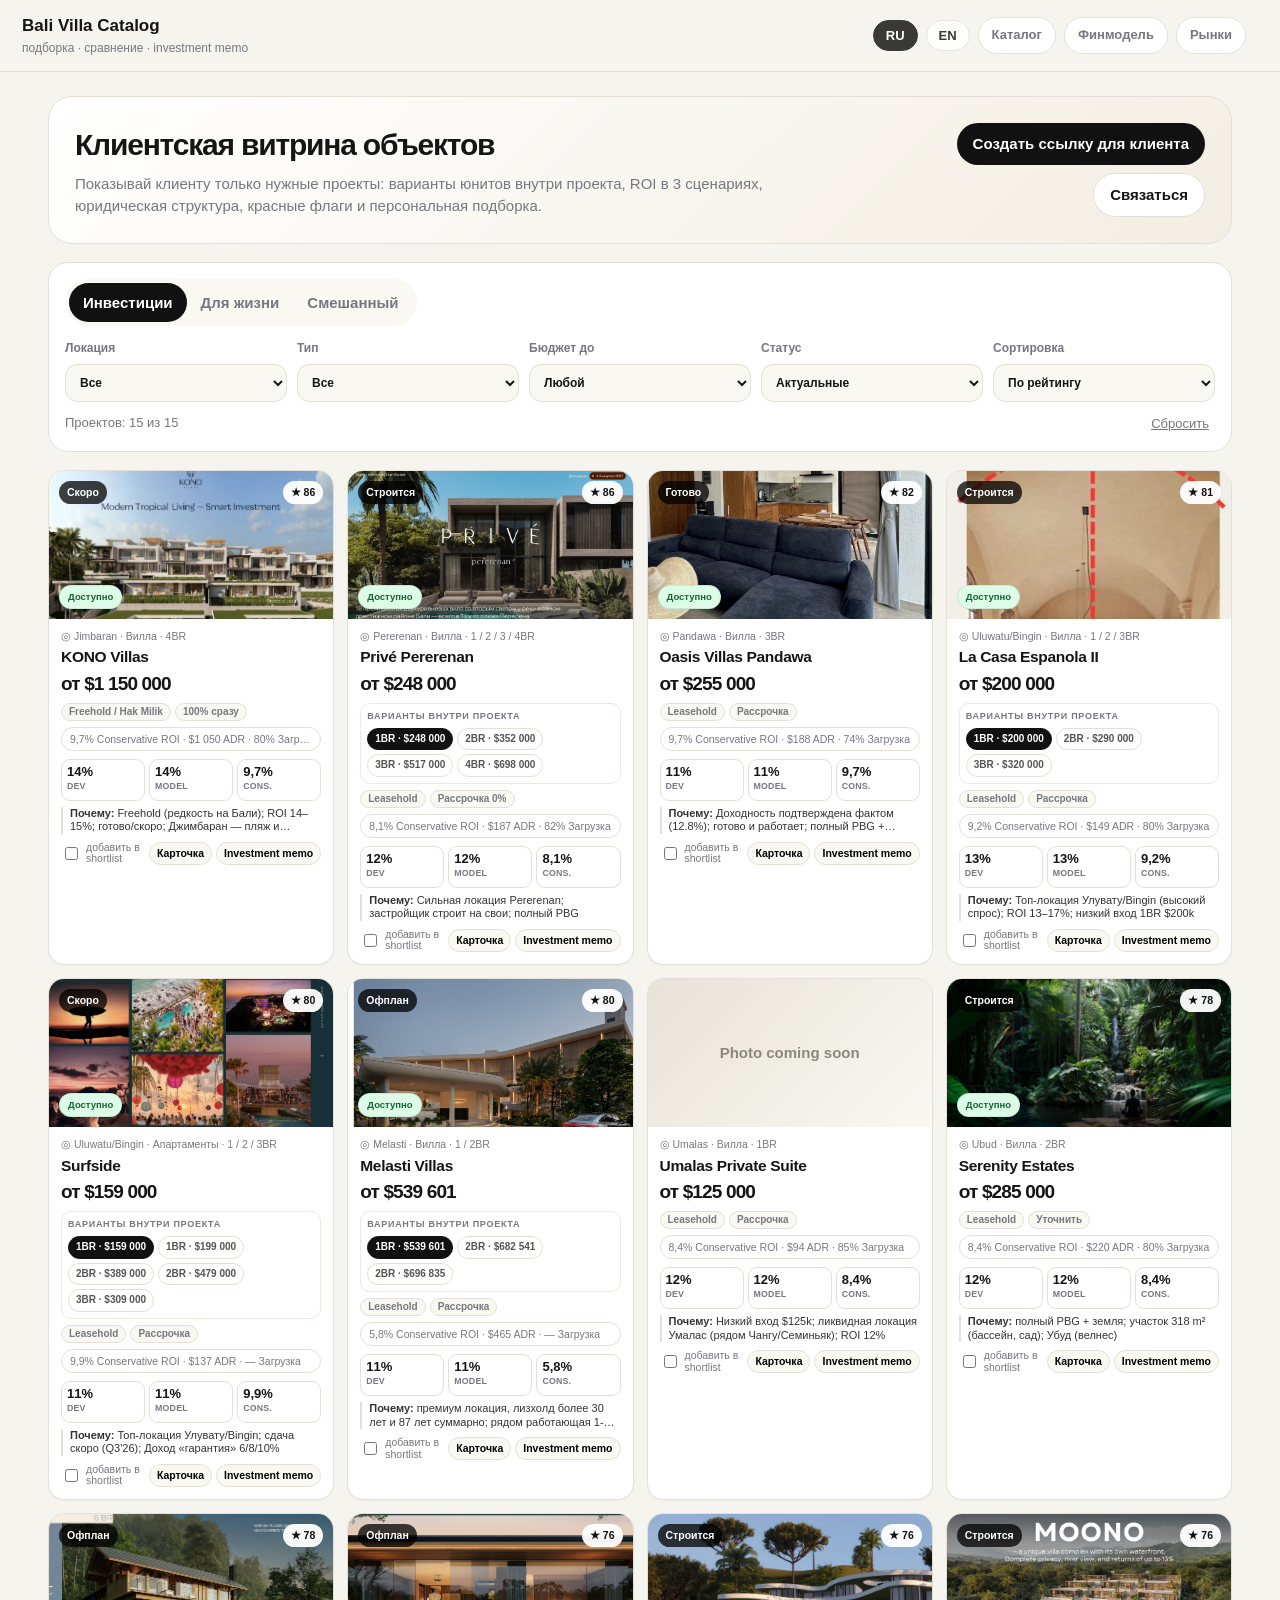
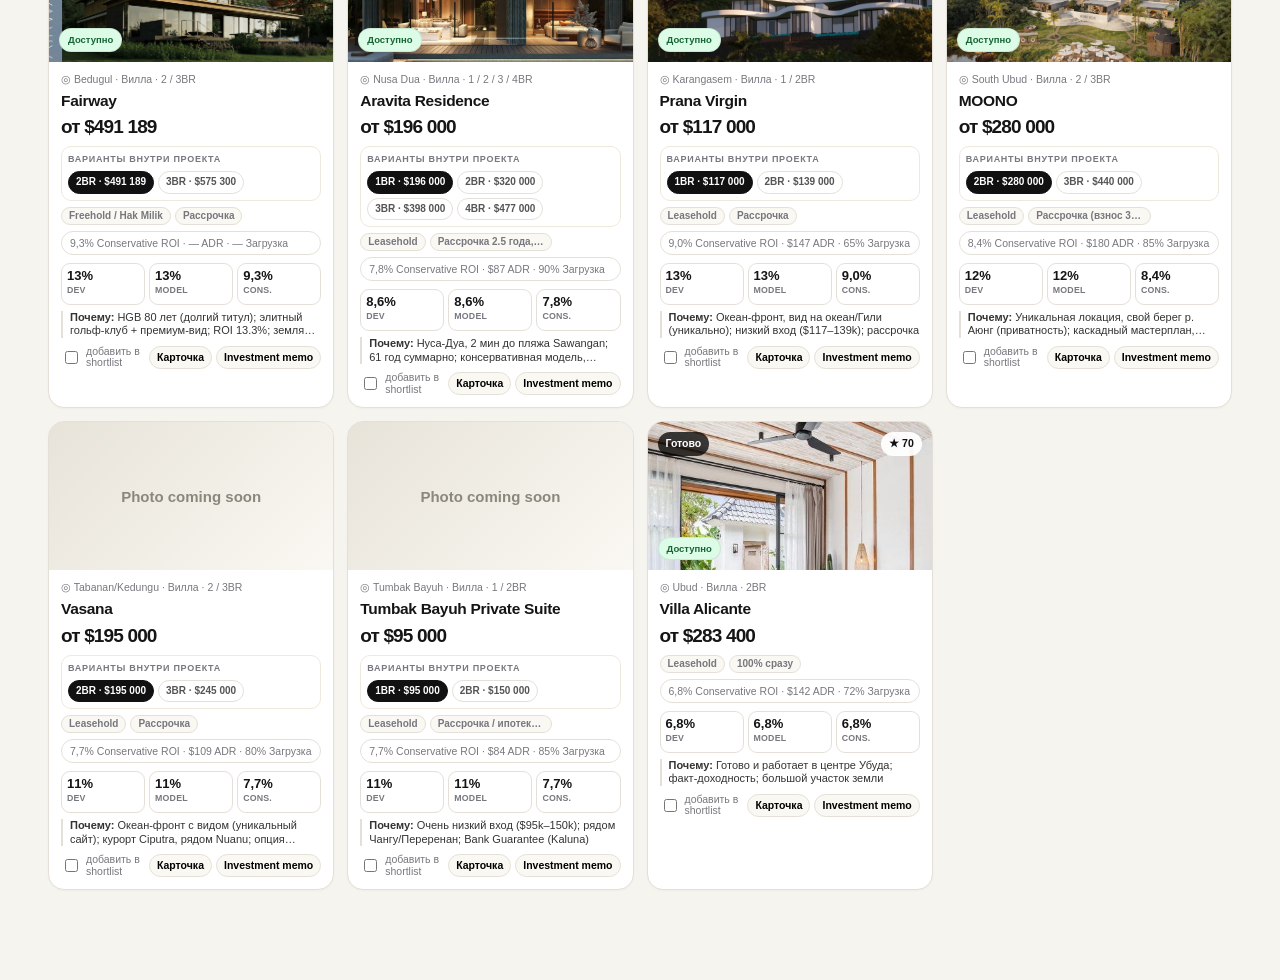
==== index.html @ b4df1383 "Fix property gallery lightbox" ====
<!DOCTYPE html>
<html lang="ru">
<head>
  <meta charset="UTF-8" />
  <meta name="viewport" content="width=device-width, initial-scale=1.0" />
  <title>Bali Villa Catalog — Client Shortlist</title>
  <link rel="stylesheet" href="assets/css/styles.css?v=12" />
</head>
<body>
  <header class="topbar">
    <div class="brand" onclick="location.href='index.html'">
      <b>Bali Villa Catalog</b>
      <span data-i18n="shortlist">shortlist · compare · investment memo</span>
    </div>
    <nav class="nav">
      <button class="navLangBtn" data-lang="ru" onclick="setLang('ru')" type="button">RU</button>
      <button class="navLangBtn" data-lang="en" onclick="setLang('en')" type="button">EN</button>
      <a href="index.html" data-i18n="catalog">Каталог</a>
      <a href="calculator.html" data-i18n="finance">Финмодель</a>
      <a href="markets.html" data-i18n="markets">Рынки</a>
    </nav>
  </header>

  <main class="wrap">
    <section class="hero no-print">
      <div>
        <h1 data-i18n="heroTitle">Клиентская витрина объектов</h1>
        <p data-i18n="heroText">Показывай клиенту только нужные проекты: варианты юнитов внутри проекта, ROI в 3 сценариях, юридическая структура, красные флаги и персональная подборка.</p>
      </div>
      <div class="heroActions">
        <button id="createShortlistBtn" class="primary" data-i18n="createLink">Создать ссылку для клиента</button>
        <a id="contactBtn" class="ghost" target="_blank" rel="noreferrer" data-i18n="contact">Связаться</a>
      </div>
    </section>

    <section id="shortlistPanel" class="shortlistPanel hidden no-print"></section>

    <section class="filters no-print">
      <div class="modeSwitch" aria-label="Client mode">
        <button data-mode="investment" class="on" data-i18n="investment">Инвестиции</button>
        <button data-mode="lifestyle" data-i18n="lifestyle">Для жизни</button>
        <button data-mode="mixed" data-i18n="mixed">Смешанный</button>
      </div>

      <div class="filterGrid">
        <label><span data-i18n="location">Локация</span>
          <select id="locationFilter"><option value="" data-i18n="all">Все</option></select>
        </label>
        <label><span data-i18n="type">Тип</span>
          <select id="typeFilter"><option value="" data-i18n="all">Все</option></select>
        </label>
        <label><span data-i18n="budgetTo">Бюджет до</span>
          <select id="budgetFilter">
            <option value="" data-i18n="any">Любой</option>
            <option value="200000">$200k</option>
            <option value="350000">$350k</option>
            <option value="500000">$500k</option>
            <option value="750000">$750k</option>
          </select>
        </label>
        <label><span data-i18n="status">Статус</span>
          <select id="statusFilter">
            <option value="active" data-i18n="active">Актуальные</option>
            <option value="Available" data-i18n="statusAvailable">Доступно</option>
            <option value="Reserved" data-i18n="statusReserved">В брони</option>
            <option value="archive" data-i18n="archived">Архив / Sold / Draft</option>
            <option value="all" data-i18n="allStatuses">Все статусы</option>
          </select>
        </label>
        <label><span data-i18n="sort">Сортировка</span>
          <select id="sortSelect">
            <option value="score" data-i18n="byScore">По рейтингу</option>
            <option value="priceAsc" data-i18n="priceUp">Цена ↑</option>
            <option value="roiDesc" data-i18n="roiDown">Conservative ROI ↓</option>
            <option value="legalDesc" data-i18n="legalDown">Legal score ↓</option>
          </select>
        </label>
      </div>
      <div class="metaLine"><span id="resultCount"></span><button id="resetBtn" class="linkBtn" data-i18n="reset">Сбросить</button></div>
    </section>

    <section id="app"></section>
  </main>

  <div id="compareBar" class="compareBar hidden no-print">
    <span id="compareCount"></span>
    <button id="compareBtn" data-i18n="compare">Сравнить</button>
    <button id="clearCompareBtn" class="mutedBtn" data-i18n="clear">Очистить</button>
  </div>

  <script src="assets/js/i18n.js?v=12"></script>
  <script src="assets/js/config.js?v=12"></script>
  <script src="assets/js/data.js?v=12"></script>
  <script src="assets/js/scoring.js?v=12"></script>
  <script src="assets/js/app.js?v=12"></script>
</body>
</html>
---- assets/css/styles.css ----
:root{
  --bg:#f5f4ef; --card:#ffffff; --ink:#151515; --muted:#77777f; --line:#e4e0d7;
  --accent:#111111; --accentText:#ffffff; --good:#4d8f34; --warn:#bd7b1d; --bad:#bd3f3f;
  --soft:#faf8f2; --shadow:0 12px 35px rgba(0,0,0,.07); --r:18px;
}
*{box-sizing:border-box}
html,body{margin:0;background:var(--bg);color:var(--ink);font:15px/1.45 -apple-system,BlinkMacSystemFont,"Segoe UI",Inter,Roboto,Arial,sans-serif}
a{color:inherit;text-decoration:none}
button,input,select{font:inherit}
.topbar{position:sticky;top:0;z-index:20;background:rgba(245,244,239,.86);backdrop-filter:blur(16px);border-bottom:1px solid var(--line);padding:14px 22px;display:grid;grid-template-columns:1fr auto auto;align-items:center;gap:12px}
.brand{display:flex;flex-direction:column;gap:1px;cursor:pointer}.brand b{font-size:17px}.brand span{font-size:12px;color:var(--muted)}
.nav{display:flex;gap:8px;flex-wrap:wrap;justify-content:flex-end}.nav a{padding:8px 13px;border:1px solid var(--line);border-radius:999px;background:var(--card);font-weight:650;font-size:13px;color:var(--muted)}.nav a:hover{color:var(--ink);box-shadow:var(--shadow)}.langSwitch{display:flex;gap:4px;background:var(--card);border:1px solid var(--line);border-radius:999px;padding:4px;white-space:nowrap}.langBtn{border:0;background:transparent;border-radius:999px;padding:7px 10px;font-weight:850;font-size:12px;color:var(--muted);cursor:pointer}.langBtn.on,.langBtn.active{background:var(--accent);color:var(--accentText)}
.wrap{max-width:1220px;margin:0 auto;padding:24px 18px 90px}.hero{display:flex;justify-content:space-between;align-items:center;gap:18px;margin-bottom:18px;background:linear-gradient(135deg,#fff,#f3eee3);border:1px solid var(--line);border-radius:24px;padding:26px}.hero h1{margin:0 0 6px;font-size:30px;letter-spacing:-.04em}.hero p{margin:0;color:var(--muted);max-width:760px}.heroActions{display:flex;gap:8px;flex-wrap:wrap;justify-content:flex-end}
.primary,.ghost,.mutedBtn{border:0;border-radius:999px;padding:10px 16px;font-weight:750;cursor:pointer;white-space:nowrap}.primary{background:var(--accent);color:var(--accentText)}.ghost{background:var(--card);border:1px solid var(--line);color:var(--ink)}.mutedBtn{background:rgba(255,255,255,.12);color:#ddd}.linkBtn{background:none;border:0;text-decoration:underline;color:var(--muted);cursor:pointer}
.filters{background:var(--card);border:1px solid var(--line);border-radius:20px;padding:16px;margin-bottom:18px}.modeSwitch{display:inline-flex;background:var(--soft);border-radius:999px;padding:4px;margin-bottom:14px}.modeSwitch button{border:0;background:transparent;padding:9px 14px;border-radius:999px;font-weight:750;color:var(--muted);cursor:pointer}.modeSwitch button.on{background:var(--accent);color:var(--accentText)}
.filterGrid{display:grid;grid-template-columns:repeat(5,minmax(145px,1fr));gap:10px}.filterGrid label,.formGrid label{display:flex;flex-direction:column;gap:6px;color:var(--muted);font-size:12px;font-weight:700}.filterGrid select,.formGrid input{border:1px solid var(--line);border-radius:12px;background:var(--soft);padding:10px;color:var(--ink);font-weight:650}.metaLine{display:flex;justify-content:space-between;margin-top:12px;color:var(--muted);font-size:13px}
.grid{display:grid;grid-template-columns:repeat(auto-fill,minmax(305px,1fr));gap:16px}.card{background:var(--card);border:1px solid var(--line);border-radius:var(--r);overflow:hidden;box-shadow:0 1px 2px rgba(0,0,0,.03);display:flex;flex-direction:column}.card:hover{box-shadow:var(--shadow);transform:translateY(-1px);transition:.15s}.media{height:190px;background:linear-gradient(135deg,#dedad0,#f9f7f2);position:relative;cursor:pointer}.media img{width:100%;height:100%;object-fit:cover;display:block}.badge{position:absolute;top:10px;left:10px;background:rgba(0,0,0,.75);color:#fff;padding:5px 10px;border-radius:999px;font-size:12px;font-weight:800}.badge.right{left:auto;right:10px;background:rgba(255,255,255,.95);color:#111}.cardBody{padding:15px;display:flex;flex-direction:column;gap:9px;flex:1}.loc{font-size:12px;color:var(--muted)}.title{font-size:17px;font-weight:800;line-height:1.22;letter-spacing:-.02em;cursor:pointer}.price{font-size:24px;font-weight:900;letter-spacing:-.04em}.chips{display:flex;flex-wrap:wrap;gap:6px}.chip{font-size:12px;border:1px solid var(--line);background:var(--soft);color:var(--muted);font-weight:750;border-radius:999px;padding:5px 9px}.roiRow{display:grid;grid-template-columns:repeat(3,1fr);gap:6px}.roiBox{background:var(--soft);border:1px solid var(--line);border-radius:12px;padding:8px}.roiBox b{display:block;font-size:15px}.roiBox span{font-size:11px;color:var(--muted);font-weight:700}.why,.redFlags,.legalNote{border-left:3px solid var(--line);padding-left:10px;font-size:13px;color:#333}.redFlags{border-left-color:var(--warn)}.legalNote{border-left-color:var(--good)}.actions{display:flex;gap:8px;flex-wrap:wrap;margin-top:auto}.smallBtn{border:1px solid var(--line);background:var(--soft);border-radius:999px;padding:8px 11px;font-weight:750;font-size:13px;cursor:pointer}.checkLine{display:flex;gap:8px;align-items:center;color:var(--muted);font-size:13px}.checkLine input{accent-color:#111}
.compareBar{position:fixed;left:50%;bottom:18px;transform:translateX(-50%);background:#111;color:#fff;border-radius:999px;box-shadow:var(--shadow);padding:10px 10px 10px 18px;display:flex;align-items:center;gap:12px;z-index:40}.hidden{display:none!important}.shortlistPanel{background:#111;color:#fff;border-radius:20px;padding:14px 16px;margin-bottom:16px}.shortlistPanel input{width:100%;margin-top:8px;border:1px solid rgba(255,255,255,.2);border-radius:12px;background:#222;color:#fff;padding:11px}
.panel{background:var(--card);border:1px solid var(--line);border-radius:22px;padding:20px;box-shadow:0 1px 2px rgba(0,0,0,.03)}.detail{max-width:940px;margin:0 auto}.detailHero{display:grid;grid-template-columns:1.2fr .8fr;gap:18px;margin-bottom:16px}.galleryHero{height:420px;border-radius:20px;overflow:hidden;background:var(--soft)}.galleryHero img{width:100%;height:100%;object-fit:cover}.detailHead h1{font-size:34px;letter-spacing:-.04em;margin:0 0 8px}.detailPrice{font-size:34px;font-weight:900;letter-spacing:-.05em}.sectionTitle{font-size:12px;letter-spacing:.08em;text-transform:uppercase;color:var(--muted);font-weight:900;margin:24px 0 10px}.factGrid,.kpiGrid{display:grid;grid-template-columns:repeat(auto-fill,minmax(150px,1fr));gap:10px}.fact,.kpi{background:var(--soft);border:1px solid var(--line);border-radius:14px;padding:11px}.fact b,.kpi b{display:block;font-size:18px}.fact span,.kpi span{font-size:11px;color:var(--muted);font-weight:800}.twoCols{display:grid;grid-template-columns:1fr 1fr;gap:12px}.textBox{background:var(--soft);border:1px solid var(--line);border-radius:14px;padding:14px}.textBox.warn{background:#fff7e8}.textBox.good{background:#f1faed}.tableBox{overflow-x:auto}table{width:100%;border-collapse:collapse;background:var(--card)}th,td{padding:10px;border-bottom:1px solid var(--line);text-align:left;vertical-align:top}th{font-size:12px;text-transform:uppercase;letter-spacing:.05em;color:var(--muted)}td.best{color:var(--good);font-weight:900}.modelLayout{display:grid;grid-template-columns:420px 1fr;gap:16px}.formGrid{display:grid;grid-template-columns:1fr 1fr;gap:10px}.inputPanel{position:sticky;top:86px;align-self:start}.note{font-size:12px;color:var(--muted)}
.memo{max-width:860px;margin:0 auto;background:#fff}.memoHeader{border-bottom:3px solid #111;padding-bottom:18px;margin-bottom:18px;display:flex;justify-content:space-between;gap:18px}.memoHeader h1{margin:0;font-size:28px}.memoPrice{text-align:right;font-size:30px;font-weight:900}.memoFooter{border-top:1px solid var(--line);padding-top:12px;margin-top:20px;color:var(--muted);font-size:11px}
@media(max-width:820px){.hero,.detailHero,.modelLayout{grid-template-columns:1fr;display:grid}.filterGrid{grid-template-columns:1fr 1fr}.formGrid{grid-template-columns:1fr}.topbar{grid-template-columns:1fr;align-items:flex-start}.nav{justify-content:flex-start}.galleryHero{height:260px}.twoCols{grid-template-columns:1fr}.inputPanel{position:static}.hero h1{font-size:24px}}
@media print{.no-print,.topbar,.compareBar,.filters,.heroActions{display:none!important}.wrap{padding:0;max-width:none}.panel,.card,.memo{border:0;box-shadow:none}.hero{border:0;background:#fff;padding:0;margin-bottom:12px}.detailHero{grid-template-columns:1fr 1fr}.galleryHero{height:240px}body{background:#fff;color:#111}.sectionTitle{break-after:avoid}.textBox,.fact,.kpi{break-inside:avoid}}

.statusBadge{position:absolute;bottom:10px;left:10px;background:rgba(255,255,255,.92);color:#111;padding:5px 10px;border-radius:999px;font-size:11px;font-weight:900;border:1px solid rgba(0,0,0,.08)}
.statusBadge.Sold,.statusBadge.Archive,.statusBadge.Draft{background:#fee2e2;color:#991b1b}.statusBadge.Reserved{background:#fef3c7;color:#92400e}.statusBadge.Available{background:#dcfce7;color:#166534}
.chartGrid{display:grid;grid-template-columns:1fr 1fr;gap:12px;margin:14px 0}.chartCard{background:var(--soft);border:1px solid var(--line);border-radius:16px;padding:14px}.chartCard h3{margin:0 0 10px;font-size:14px}.barRow{display:grid;grid-template-columns:120px 1fr 86px;gap:10px;align-items:center;margin:9px 0}.barTrack{height:24px;background:#eee7dc;border-radius:999px;overflow:hidden}.barFill{height:100%;background:#111;border-radius:999px}.barFill.soft{background:#8b7b60}.barFill.good{background:var(--good)}.barFill.warn{background:var(--warn)}.svgChart{width:100%;height:260px;background:#fff;border:1px solid var(--line);border-radius:14px;overflow:hidden}.legend{display:flex;gap:10px;flex-wrap:wrap;font-size:12px;color:var(--muted);margin-top:8px}.dot{width:10px;height:10px;border-radius:50%;display:inline-block;background:#111}.dot.good{background:var(--good)}.dot.warn{background:var(--warn)}.dot.soft{background:#8b7b60}.heat-good{background:#e7f7df}.heat-mid{background:#fff3ce}.heat-low{background:#fee2e2}.expenseStack{height:28px;border-radius:999px;overflow:hidden;display:flex;background:#eee;margin:10px 0}.expenseStack span{display:block;height:100%}.insightBox{background:#111;color:#fff;border-radius:18px;padding:16px;margin:14px 0}.insightBox b{display:block;font-size:18px;margin-bottom:4px}.uploadBox{background:#eef6ff;border:1px solid #bfdbfe;border-radius:16px;padding:14px;margin:14px 0;color:#1e3a8a}.uploadBox code{background:rgba(255,255,255,.6);padding:2px 5px;border-radius:6px}
@media(max-width:900px){.chartGrid{grid-template-columns:1fr}.filterGrid{grid-template-columns:1fr 1fr}}

/* Finance v3 — investment forecast layout */
.financeWrap{max-width:1180px}.financeHero{background:#fff;border-color:#e8e5dd}.quickModelPanel{margin-bottom:18px}.quickModelHead{display:flex;justify-content:space-between;gap:18px;align-items:end;margin-bottom:14px}.quickModelHead h2{margin:4px 0 0;font-size:20px;letter-spacing:-.02em}.eyebrow,.forecastTitle{font-size:12px;letter-spacing:.09em;text-transform:uppercase;color:#78746a;font-weight:850}.objectSelectLabel{min-width:360px;display:flex;flex-direction:column;gap:6px;color:var(--muted);font-size:12px;font-weight:800}.objectSelectLabel select{border:1px solid var(--line);border-radius:14px;background:var(--soft);padding:10px;color:var(--ink);font-weight:650}.financeInputs{grid-template-columns:repeat(6,1fr)}
.forecastShell{display:flex;flex-direction:column;gap:20px}.paymentCards{display:grid;grid-template-columns:repeat(3,1fr);gap:14px}.payOption{background:#f7f6f2;border:1px solid transparent;border-radius:18px;padding:16px;min-height:198px}.payOption.active{background:#f8f8f5;border:2px solid #111}.payTop{display:flex;justify-content:space-between;align-items:center;gap:10px}.payTop h3{margin:0;font-size:15px}.payTop span{background:#ecebe6;border-radius:999px;padding:4px 9px;font-weight:800;color:#333}.payPrice{font-size:24px;font-weight:950;letter-spacing:-.04em;margin:12px 0}.payPrice em{font-size:14px;color:#8b877d;text-decoration:line-through;font-style:normal;font-weight:650;margin-left:5px}.payStripe{height:10px;border-radius:999px;display:flex;overflow:hidden;background:#eee;margin:8px 0 12px}.payStripe i{display:block}.payLegend{display:grid;gap:6px}.payLegend div{display:grid;grid-template-columns:10px 44px 1fr;gap:8px;align-items:center;color:#7d786e;font-size:12px}.payLegend i{width:9px;height:9px;border-radius:50%;display:block}.payLegend b{color:#333}.forecastGrid{display:grid;grid-template-columns:1.65fr 1fr;gap:20px}.forecastCard{background:#fff;border:1px solid #e6e4dd;border-radius:18px;padding:24px;box-shadow:0 2px 8px rgba(0,0,0,.04)}.forecastCard h2{margin:0 0 18px;font-size:18px;letter-spacing:-.02em}.cardHead{display:flex;justify-content:space-between;gap:14px;align-items:center;margin-bottom:14px}.cardHead h2{margin:0}.segMini{background:#efeee9;border-radius:12px;padding:4px;display:flex;gap:2px}.segMini button{border:0;background:transparent;border-radius:10px;padding:6px 10px;color:#777;font-weight:800}.segMini button.on{background:#fff;color:#111;box-shadow:0 1px 4px rgba(0,0,0,.1)}.forecastTable th{background:#f2f1ed;color:#8a857a}.forecastTable td,.forecastTable th{padding:10px 16px;border-bottom:1px solid #eee;text-align:right}.forecastTable td:first-child,.forecastTable th:first-child{text-align:left}.forecastTable .section td{background:#f6f5f1;color:#8a857a;text-transform:uppercase;font-size:12px;letter-spacing:.06em;font-weight:850;text-align:left}.forecastTable .neg td:not(:first-child){color:#dc2626}.forecastTable .bold td{font-weight:900}.forecastTable .total td{background:#080906;color:#fff;font-weight:950}.forecastTable .total td:last-child{color:#bef264}.donutWrap{display:grid;gap:16px;justify-items:center}.donut{width:210px;height:210px;border-radius:50%;display:grid;place-items:center;position:relative}.donut:after{content:'';position:absolute;inset:58px;background:#fff;border-radius:50%}.donut div{position:relative;z-index:1;text-align:center}.donut span{display:block;color:#8a857a;font-size:11px;font-weight:900;letter-spacing:.08em}.donut b{display:block;font-size:20px}.donutLegend{width:100%;display:grid;gap:8px}.donutLegend div{display:grid;grid-template-columns:12px 1fr auto;gap:9px;align-items:center;color:#777}.donutLegend i{width:10px;height:10px;border-radius:50%}.donutLegend b{color:#111}.capChart{height:275px;display:flex;align-items:end;justify-content:space-around;border-bottom:1px solid #ddd;background:repeating-linear-gradient(to top,transparent 0,transparent 49px,#e4e0d7 50px);padding:0 12px 22px}.capCol{height:100%;display:flex;flex-direction:column;justify-content:end;align-items:center;gap:8px;color:#777}.capBar{width:44px;border-radius:7px 7px 0 0;overflow:hidden;display:flex;flex-direction:column-reverse;background:#c8f35e}.capBar i{display:block;width:100%}.capBar .paid{background:#c8f35e}.capBar .cap{background:#65a30d}.capBar .rent{background:#4d7c0f}.dot.paid{background:#c8f35e}.dot.cap{background:#65a30d}.dot.rent{background:#4d7c0f}.returnsTop{display:flex;justify-content:space-between;gap:20px;margin:8px 0 18px}.returnsTop span,.returnStats span{display:block;font-size:11px;text-transform:uppercase;letter-spacing:.08em;color:#8a857a;font-weight:900}.returnsTop b{font-size:38px;color:#65a30d;letter-spacing:-.06em}.returnsTop div:last-child{text-align:right}.returnsTop div:last-child b{font-size:22px;color:#111}.returnStats{display:grid;grid-template-columns:repeat(3,1fr);background:#f8f7f3;border-radius:16px;overflow:hidden;margin:8px 0 30px}.returnStats div{padding:12px;border-right:1px solid #e8e5dd}.returnStats div:last-child{border-right:0}.returnStats b{display:block;font-size:16px}.basedOn{border-top:1px solid #eee;padding-top:16px;color:#777;font-size:12px}.paymentPlanCard{padding:0;overflow:hidden}.darkHead{background:#080906;color:#fff;padding:14px 16px;margin:0}.darkHead h2{color:#fff}.darkHead strong{font-size:18px}.planBar{margin:16px;height:28px;background:#f6c21a;border-radius:8px;overflow:hidden;display:flex}.planBar span{display:grid;place-items:center;color:#fff;font-weight:950}.planDetails{padding:0 16px 20px}.planDetails div{display:grid;grid-template-columns:12px 1fr auto;gap:8px;align-items:center}.planDetails i{width:10px;height:10px;border-radius:50%;background:#f6c21a}.planDetails span{color:#888}.planDetails b{font-size:20px}.lowerCharts{grid-template-columns:1fr 1fr}.wideCard{grid-column:1/-1}.scenarioBarRow{display:grid;grid-template-columns:105px 1fr 110px;gap:10px;align-items:center;margin:14px 0}.scenarioBarRow div{height:30px;background:#f1eee6;border-radius:999px;overflow:hidden}.scenarioBarRow span{display:block;height:100%;border-radius:999px;background:linear-gradient(90deg,#c8f35e,#65a30d)}.scenarioBarRow em{font-style:normal;font-weight:850}.svgChart.refined{height:275px;background:#fff;border:0;border-radius:0}.heat-good{background:#e7f7df}.heat-mid{background:#fff3ce}.heat-low{background:#fee2e2}
@media(max-width:980px){.financeInputs{grid-template-columns:1fr 1fr}.paymentCards,.forecastGrid,.lowerCharts{grid-template-columns:1fr}.wideCard{grid-column:auto}.quickModelHead{display:block}.objectSelectLabel{min-width:0;margin-top:12px}.forecastCard{padding:16px}.paymentCards{gap:10px}.returnsTop b{font-size:30px}}
@media print{.quickModelPanel{display:none}.forecastCard{break-inside:avoid}.paymentCards{grid-template-columns:repeat(3,1fr)}.forecastGrid{grid-template-columns:1.55fr 1fr}.lowerCharts{grid-template-columns:1fr 1fr}.wideCard{grid-column:1/-1}.forecastCard{box-shadow:none}.wrap.financeWrap{max-width:none}.topbar{display:none}.financeHero{display:none}}

/* Markets v4 */
.marketsWrap{max-width:1260px}.marketHero{background:linear-gradient(135deg,#fff,#f3efe6)}.marketVerdicts{display:grid;grid-template-columns:repeat(4,1fr);gap:12px;margin:0 0 18px}.verdict{background:#fff;border:1px solid var(--line);border-radius:18px;padding:16px;box-shadow:0 2px 8px rgba(0,0,0,.035)}.verdict.black{background:#080906;color:#fff}.verdict span{display:block;font-size:11px;text-transform:uppercase;letter-spacing:.08em;color:#8a857a;font-weight:900}.verdict.black span{color:#cfcac0}.verdict b{display:block;font-size:24px;letter-spacing:-.04em;margin:4px 0}.verdict p{margin:0;color:#777}.verdict.black p{color:#ddd}.marketCards{display:grid;grid-template-columns:repeat(4,1fr);gap:14px;margin-bottom:18px}.marketCard{background:#fff;border:1px solid var(--line);border-radius:22px;padding:18px;box-shadow:0 2px 8px rgba(0,0,0,.04)}.marketCard.featured{border:2px solid #111}.marketCardTop{display:flex;justify-content:space-between;gap:10px;align-items:flex-start}.marketFlag{font-size:26px}.marketCard h2{margin:4px 0 0;font-size:24px;letter-spacing:-.04em}.marketCard p{margin:0;color:#777}.marketTag{background:#f4f1e8;border-radius:999px;padding:6px 10px;font-size:11px;font-weight:900;color:#6f685c;white-space:nowrap}.marketKpis{display:grid;gap:10px;margin:18px 0}.marketKpis div span{display:block;font-size:11px;text-transform:uppercase;letter-spacing:.08em;color:#8a857a;font-weight:900}.marketKpis div b{display:block;font-size:20px;letter-spacing:-.03em}.marketMiniBar{height:8px;background:#efeae0;border-radius:999px;overflow:hidden;margin-top:5px}.marketMiniBar i{display:block;height:100%;background:#111;border-radius:999px}.marketMiniBar i.green{background:#65a30d}.marketMiniBar i.orange{background:#f6b91a}.miniScore{display:grid;grid-template-columns:95px 1fr 42px;gap:8px;align-items:center;margin:8px 0;font-size:12px;color:#777}.miniScore div{height:9px;background:#f0ece4;border-radius:999px;overflow:hidden}.miniScore i{display:block;height:100%;background:#111;border-radius:999px}.miniScore b{font-size:12px;color:#111}.marketText,.marketRisk{background:#f8f6f0;border:1px solid #eee9df;border-radius:14px;padding:12px;margin-top:12px}.marketText b,.marketRisk b{display:block;font-size:12px;text-transform:uppercase;letter-spacing:.06em;color:#777;margin-bottom:4px}.marketRisk{background:#fff7e8}.marketCharts{display:grid;grid-template-columns:1fr 1fr;gap:14px;margin-bottom:18px}.marketChartCard{background:#fff;border:1px solid var(--line);border-radius:22px;padding:20px;box-shadow:0 2px 8px rgba(0,0,0,.04)}.marketChartCard h2{margin:0 0 4px;font-size:20px}.marketChartCard p{margin:0 0 16px;color:#777}.marketBarRow{display:grid;grid-template-columns:90px 1fr 90px;gap:12px;align-items:center;margin:13px 0}.marketBarRow span{font-weight:850}.marketBarRow div{height:30px;background:#f0ece4;border-radius:999px;overflow:hidden}.marketBarRow i{display:block;height:100%;background:linear-gradient(90deg,#c8f35e,#65a30d);border-radius:999px}.marketBarRow i.entry{background:linear-gradient(90deg,#f6c21a,#b45309)}.marketBarRow b{text-align:right}.marketDecision{margin-bottom:18px}.decisionGrid{display:grid;grid-template-columns:repeat(4,1fr);gap:12px}.decisionGrid div{background:#f8f6f0;border:1px solid #eee9df;border-radius:14px;padding:14px}.decisionGrid b{display:block;margin-bottom:6px}.decisionGrid span{color:#777}.marketMatrix table th{background:#111;color:#fff}.marketMatrix table td{background:#fff}.marketMatrix table tr:nth-child(even) td{background:#faf9f5}.pill{display:inline-block;border-radius:999px;padding:5px 10px;font-weight:900}.scoreGood{background:#dcfce7;color:#166534}.scoreMid{background:#fef3c7;color:#92400e}.scoreLow{background:#fee2e2;color:#991b1b}
@media(max-width:1050px){.marketVerdicts,.marketCards,.marketCharts,.decisionGrid{grid-template-columns:1fr 1fr}.marketCardTop{display:block}.marketTag{display:inline-block;margin-top:8px}}
@media(max-width:660px){.marketVerdicts,.marketCards,.marketCharts,.decisionGrid{grid-template-columns:1fr}.marketBarRow{grid-template-columns:76px 1fr 74px}.miniScore{grid-template-columns:82px 1fr 38px}.heroActions{justify-content:flex-start}.marketMatrix{padding:12px}}
@media print{.marketVerdicts,.marketCards{grid-template-columns:repeat(4,1fr)}.marketCharts,.decisionGrid{grid-template-columns:1fr 1fr}.marketCard,.marketChartCard,.verdict{box-shadow:none;break-inside:avoid}.marketHero{display:none}.marketMatrix table th{background:#111!important;color:#fff!important}.marketMatrix{break-before:page}}

/* v5 language switch + project grouping */
.langSwitch{display:inline-flex;background:var(--soft);border:1px solid var(--line);border-radius:999px;padding:3px;gap:2px}
.langBtn{border:0;background:transparent;border-radius:999px;padding:7px 10px;font-size:12px;font-weight:900;color:var(--muted);cursor:pointer}.langBtn.on{background:var(--accent);color:var(--accentText)}
.unitPicker{background:var(--soft);border:1px solid var(--line);border-radius:14px;padding:10px;display:grid;gap:8px}.unitTitle{font-size:11px;text-transform:uppercase;letter-spacing:.07em;color:var(--muted);font-weight:900}.unitButtons{display:flex;flex-wrap:wrap;gap:6px}.unitBtn{border:1px solid var(--line);background:#fff;border-radius:999px;padding:7px 10px;font-size:12px;font-weight:850;color:#555;cursor:pointer}.unitBtn.on{background:#111;color:#fff;border-color:#111}.detailUnitSwitch{background:#fff;border:1px solid var(--line);border-radius:16px;padding:12px;margin-bottom:12px;display:flex;flex-wrap:wrap;gap:8px;align-items:center}.detailUnitSwitch b{margin-right:6px}.projectCard .price{font-size:24px}.topbar{flex-wrap:wrap}.nav{margin-left:auto}@media(max-width:680px){.nav{order:3;width:100%;margin-left:0}.langSwitch{margin-left:auto}.unitButtons{display:grid;grid-template-columns:1fr 1fr}.unitBtn{white-space:nowrap}.detailUnitSwitch{align-items:flex-start}}

/* v6 cache/layout fix: keep RU/EN visible in header */
.topbar{display:grid!important;grid-template-columns:1fr auto auto!important;align-items:center!important;gap:12px!important}
.nav{margin-left:0!important;justify-content:flex-end!important}
.langSwitch{display:flex!important;align-items:center!important;justify-self:end!important;background:var(--card)!important;border:1px solid var(--line)!important;border-radius:999px!important;padding:4px!important;gap:4px!important;white-space:nowrap!important}
.langBtn{min-width:38px!important}
@media(max-width:760px){.topbar{grid-template-columns:1fr auto!important}.nav{grid-column:1 / -1;justify-content:flex-start!important;width:100%}.langSwitch{grid-column:2;grid-row:1}}


/* v7: language buttons are inside the main navigation so they cannot disappear off-screen */
.navLangBtn{padding:8px 12px;border:1px solid #111;border-radius:999px;background:#111;color:#fff;font-weight:900;font-size:13px;cursor:pointer;line-height:1}
.navLangBtn[data-lang="en"]{background:#fff;color:#111;border-color:var(--line)}
.navLangBtn.on{background:#111!important;color:#fff!important;border-color:#111!important}
.navLangBtn:not(.on){opacity:.82}
.topbar{overflow:visible!important}.nav{margin-left:auto;align-items:center}
@media(max-width:820px){.nav{width:100%;justify-content:flex-start}.navLangBtn{padding:7px 10px}}

/* v8 photo system */
.langBtn.on{background:#111!important;color:#fff!important;border-color:#111!important}
.galleryBlock{display:flex;flex-direction:column;gap:10px}.thumbRow{display:grid;grid-template-columns:repeat(4,1fr);gap:8px}.thumb{height:84px;border-radius:12px;overflow:hidden;background:linear-gradient(135deg,#dedad0,#f9f7f2);border:1px solid var(--line);position:relative}.thumb img{width:100%;height:100%;object-fit:cover;display:block}.media.imgMissing::after,.galleryHero.imgMissing::after,.thumb.imgMissing::after{content:'Photo coming soon';position:absolute;inset:0;display:flex;align-items:center;justify-content:center;color:#8b877d;font-weight:850;background:linear-gradient(135deg,#e7e3d9,#faf8f2)}.galleryHero{position:relative}.media{position:relative}


/* v9 compact catalog cards */
.projectCard .media{height:172px}
.projectCard .cardBody{padding:12px;gap:7px}
.projectCard .loc{font-size:11px;line-height:1.25}
.projectCard .title{font-size:16px;line-height:1.15}
.projectCard .price{font-size:20px;line-height:1.05;margin-top:-1px}
.projectCard .chip{font-size:10.5px;padding:3px 7px;line-height:1.15;max-width:100%;overflow:hidden;text-overflow:ellipsis;white-space:nowrap}
.projectCard .chips{gap:4px}
.projectCard .unitPicker{padding:7px;border-radius:11px;gap:5px;background:#fff;border-color:#eee8dd}
.projectCard .unitTitle{font-size:9.5px;letter-spacing:.06em}
.projectCard .unitButtons{gap:4px}
.projectCard .unitBtn{font-size:10.5px;padding:5px 7px;line-height:1.1}
.projectCard .roiRow{gap:4px}
.projectCard .roiBox{padding:5px 6px;border-radius:10px}
.projectCard .roiBox b{font-size:13px;line-height:1.05}
.projectCard .roiBox span{font-size:9px;line-height:1.05;display:block;margin-top:2px}
.projectCard .why,.projectCard .redFlags,.projectCard .legalNote{font-size:11.5px;line-height:1.25;padding-left:8px;display:-webkit-box;-webkit-line-clamp:2;-webkit-box-orient:vertical;overflow:hidden}
.projectCard .actions{gap:6px}.projectCard .smallBtn{font-size:11.5px;padding:6px 9px}.projectCard .checkLine{font-size:11.5px}
.projectCard .badge{font-size:11px;padding:4px 8px}.projectCard .badge.right{font-size:11px}.projectCard .statusBadge{font-size:10px;padding:4px 8px}
@media(min-width:1100px){.grid{grid-template-columns:repeat(auto-fill,minmax(285px,1fr));gap:14px}}


/* v10 true compact catalog cards */
.grid{grid-template-columns:repeat(auto-fill,minmax(270px,1fr));gap:13px}
.projectCard{border-radius:16px}
.projectCard .media{height:148px}
.projectCard .cardBody{padding:11px 12px 12px;gap:6px}
.projectCard .loc{font-size:10.5px;line-height:1.2;white-space:nowrap;overflow:hidden;text-overflow:ellipsis}
.projectCard .title{font-size:15.5px;line-height:1.14;margin-top:0}
.projectCard .price{font-size:19px;line-height:1;margin:2px 0 4px;letter-spacing:-.045em}
.projectCard .compactChips{gap:4px;margin-top:0}
.projectCard .chip{font-size:10px;padding:3px 7px;line-height:1;border-radius:999px;max-width:47%;white-space:nowrap;overflow:hidden;text-overflow:ellipsis}
.projectCard .catalogMetaPill{font-size:10.5px;line-height:1.15;color:var(--muted);background:#fff;border:1px solid var(--line);border-radius:999px;padding:5px 8px;white-space:nowrap;overflow:hidden;text-overflow:ellipsis}
.projectCard .compactRoi{display:grid;grid-template-columns:repeat(3,1fr);gap:4px;margin-top:2px}
.projectCard .roiBox{padding:5px 5px 4px;border-radius:9px;min-height:42px;background:#fff}
.projectCard .roiBox b{font-size:13px;line-height:1;font-weight:900}
.projectCard .roiBox span{font-size:8.8px;line-height:1;color:var(--muted);font-weight:800;text-transform:uppercase;letter-spacing:.02em;margin-top:4px;display:block}
.projectCard .unitPicker{padding:6px;border-radius:10px;gap:5px;margin:0}
.projectCard .unitTitle{font-size:9px;letter-spacing:.08em}
.projectCard .unitButtons{gap:4px}
.projectCard .unitBtn{font-size:10px;padding:5px 7px;border-radius:999px;line-height:1.05}
.projectCard .catalogTeaser{font-size:11px;line-height:1.22;color:#333;border-left:2px solid var(--line);padding-left:7px;display:-webkit-box;-webkit-line-clamp:2;-webkit-box-orient:vertical;overflow:hidden;min-height:27px}
.projectCard .why,.projectCard .redFlags,.projectCard .legalNote{display:none!important}
.projectCard .catalogFooter{display:flex;align-items:center;justify-content:space-between;gap:8px;margin-top:2px}
.projectCard .compactCheck{font-size:10.5px;line-height:1.1;gap:5px;min-width:0;flex:1}
.projectCard .compactCheck input{width:13px;height:13px;flex:0 0 auto}
.projectCard .compactActions{gap:4px;flex:0 0 auto;margin:0}
.projectCard .smallBtn{font-size:10.5px;padding:5px 7px;line-height:1.05}
.projectCard .badge{font-size:10.5px;padding:4px 8px}.projectCard .badge.right{font-size:10.5px}.projectCard .statusBadge{font-size:9.5px;padding:4px 8px}
@media(min-width:1200px){.grid{grid-template-columns:repeat(4,minmax(250px,1fr))}}
@media(max-width:820px){.grid{grid-template-columns:repeat(auto-fill,minmax(255px,1fr))}.projectCard .media{height:142px}}

.galleryNav{position:absolute;top:50%;transform:translateY(-50%);z-index:3;width:42px;height:42px;border-radius:999px;border:1px solid rgba(255,255,255,.55);background:rgba(0,0,0,.34);color:#fff;font-size:32px;line-height:1;display:flex;align-items:center;justify-content:center;cursor:pointer;backdrop-filter:blur(4px)}
.galleryPrev{left:12px}.galleryNext{right:12px}
.galleryNav:hover{background:rgba(0,0,0,.55)}
.thumb{cursor:pointer;opacity:.76;transition:opacity .15s,border-color .15s,transform .15s}
.thumb:hover,.thumb.active{opacity:1;border-color:var(--accent);transform:translateY(-1px)}
@media(max-width:820px){.galleryNav{width:36px;height:36px;font-size:28px}.thumbRow{grid-template-columns:repeat(3,1fr)}}


/* v12 gallery + lightbox fix */
.thumb{cursor:pointer;transition:transform .14s ease,border-color .14s ease,box-shadow .14s ease,opacity .14s ease}
.thumb:hover{transform:translateY(-1px);box-shadow:0 8px 18px rgba(0,0,0,.10)}
.thumb.active{border:2px solid var(--accent,#111);box-shadow:0 0 0 3px rgba(0,0,0,.06)}
.galleryHero img{cursor:zoom-in}.galleryHero{user-select:none}.galleryNav{pointer-events:auto}.galleryNav:active{transform:translateY(-50%) scale(.96)}
body.noScroll{overflow:hidden}
#galleryLightbox{display:none;position:fixed;inset:0;z-index:9999;align-items:center;justify-content:center;background:rgba(0,0,0,.86);padding:32px}
#galleryLightbox.open{display:flex}.lightboxBackdrop{position:absolute;inset:0}.lightboxImg{position:relative;z-index:2;max-width:min(1180px,92vw);max-height:86vh;object-fit:contain;border-radius:14px;box-shadow:0 24px 80px rgba(0,0,0,.45);background:#111}.lightboxClose{position:absolute;top:18px;right:22px;z-index:3;width:44px;height:44px;border:1px solid rgba(255,255,255,.35);border-radius:999px;background:rgba(0,0,0,.35);color:#fff;font-size:34px;line-height:1;cursor:pointer}.lightboxNav{position:absolute;top:50%;transform:translateY(-50%);z-index:3;width:54px;height:54px;border-radius:999px;border:1px solid rgba(255,255,255,.35);background:rgba(0,0,0,.35);color:#fff;font-size:42px;line-height:1;cursor:pointer}.lightboxPrev{left:24px}.lightboxNext{right:24px}.lightboxCounter{position:absolute;bottom:22px;left:50%;transform:translateX(-50%);z-index:3;color:#fff;background:rgba(0,0,0,.42);border:1px solid rgba(255,255,255,.25);border-radius:999px;padding:7px 14px;font-weight:800;font-size:13px}
@media(max-width:820px){#galleryLightbox{padding:14px}.lightboxImg{max-width:96vw;max-height:82vh}.lightboxNav{width:42px;height:42px;font-size:34px}.lightboxPrev{left:10px}.lightboxNext{right:10px}.lightboxClose{top:10px;right:10px}}
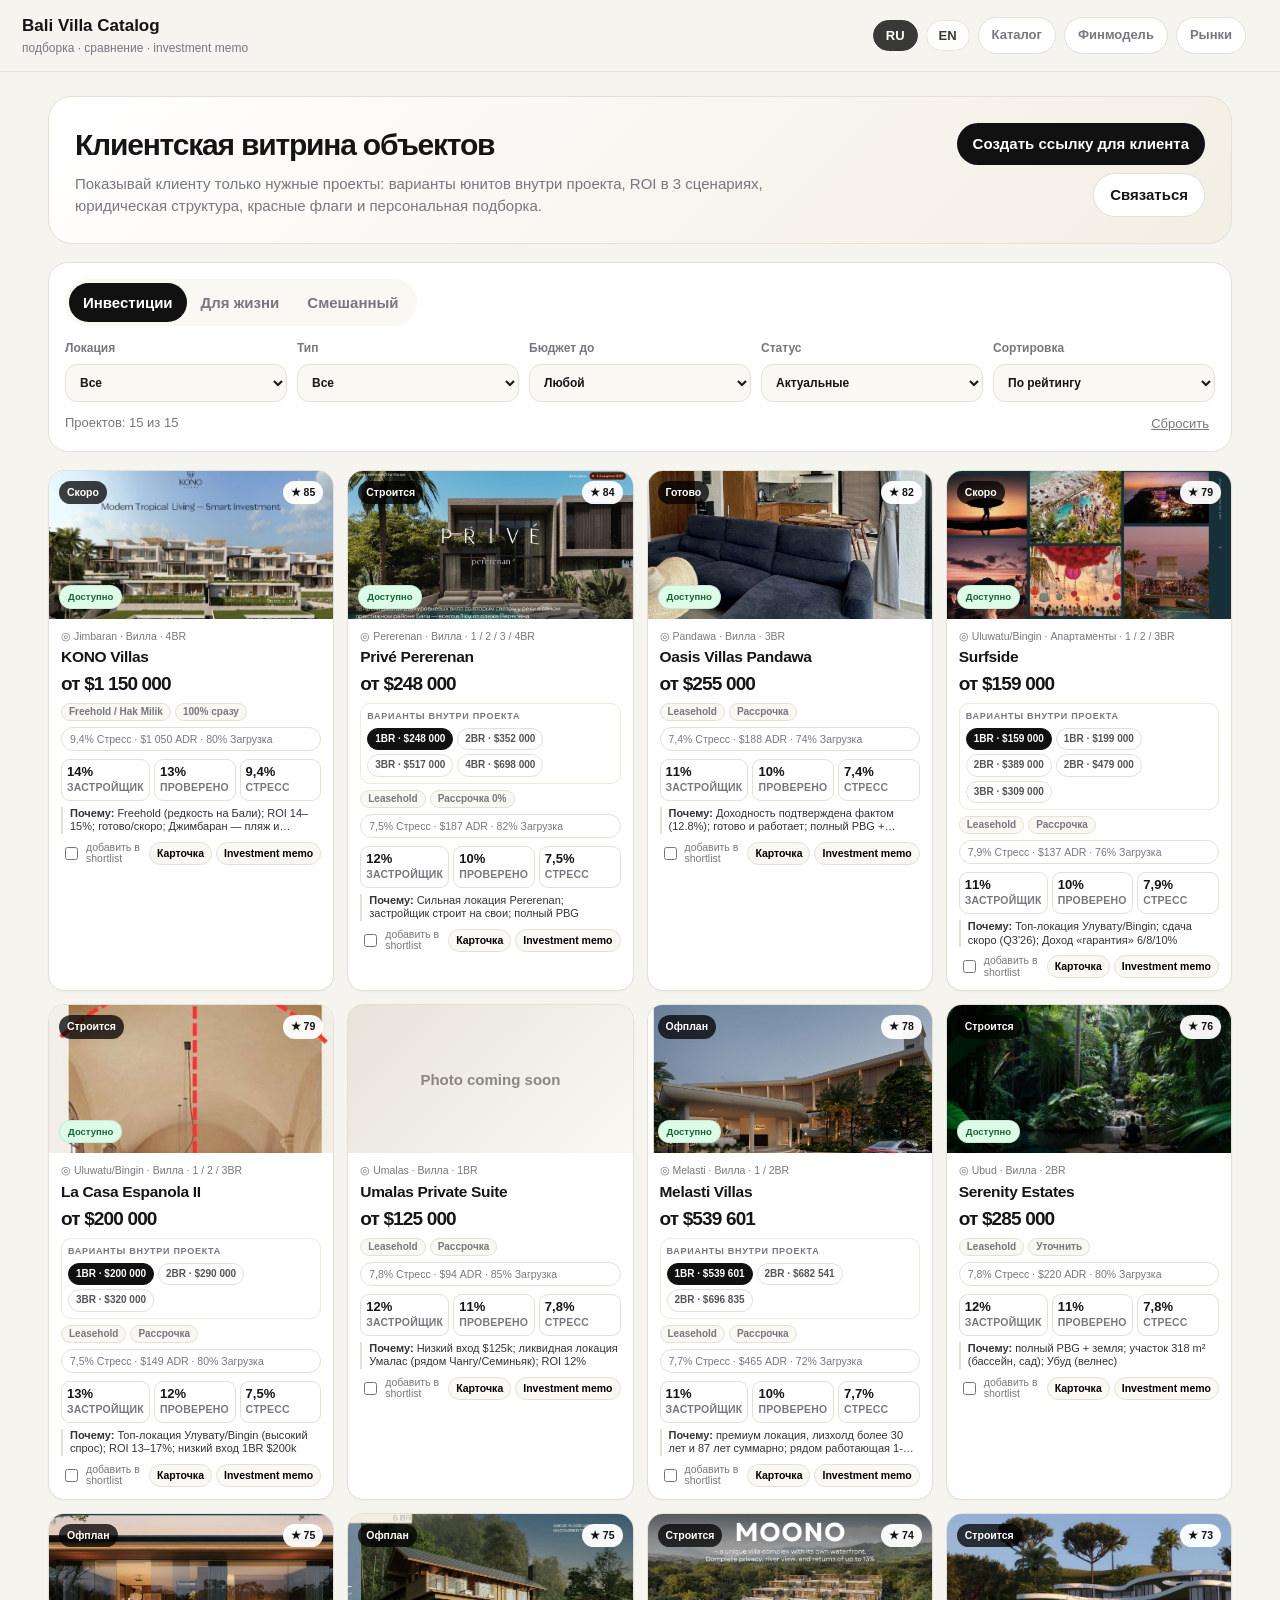
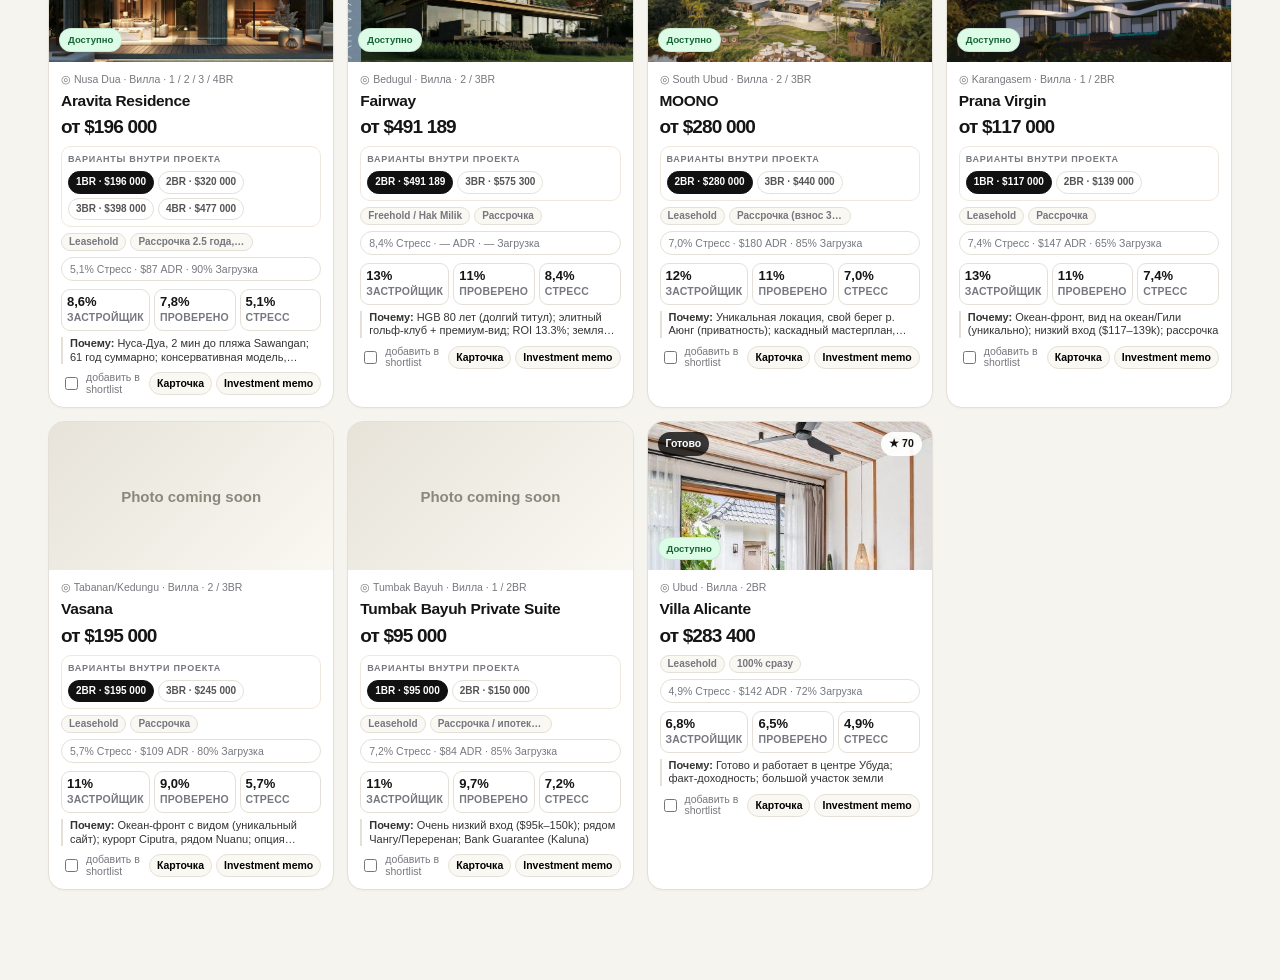
==== commit a3029dd7: "Set conservative checked ROI display" ====
--- a/index.html
+++ b/index.html
@@ -4,7 +4,7 @@
   <meta charset="UTF-8" />
   <meta name="viewport" content="width=device-width, initial-scale=1.0" />
   <title>Bali Villa Catalog — Client Shortlist</title>
-  <link rel="stylesheet" href="assets/css/styles.css?v=12" />
+  <link rel="stylesheet" href="assets/css/styles.css?v=14" />
 </head>
 <body>
   <header class="topbar">
@@ -88,10 +88,10 @@
     <button id="clearCompareBtn" class="mutedBtn" data-i18n="clear">Очистить</button>
   </div>
 
-  <script src="assets/js/i18n.js?v=12"></script>
-  <script src="assets/js/config.js?v=12"></script>
-  <script src="assets/js/data.js?v=12"></script>
-  <script src="assets/js/scoring.js?v=12"></script>
-  <script src="assets/js/app.js?v=12"></script>
+  <script src="assets/js/i18n.js?v=14"></script>
+  <script src="assets/js/config.js?v=14"></script>
+  <script src="assets/js/data.js?v=14"></script>
+  <script src="assets/js/scoring.js?v=14"></script>
+  <script src="assets/js/app.js?v=14"></script>
 </body>
 </html>
--- a/assets/css/styles.css
+++ b/assets/css/styles.css
@@ -133,3 +133,18 @@
 #galleryLightbox{display:none;position:fixed;inset:0;z-index:9999;align-items:center;justify-content:center;background:rgba(0,0,0,.86);padding:32px}
 #galleryLightbox.open{display:flex}.lightboxBackdrop{position:absolute;inset:0}.lightboxImg{position:relative;z-index:2;max-width:min(1180px,92vw);max-height:86vh;object-fit:contain;border-radius:14px;box-shadow:0 24px 80px rgba(0,0,0,.45);background:#111}.lightboxClose{position:absolute;top:18px;right:22px;z-index:3;width:44px;height:44px;border:1px solid rgba(255,255,255,.35);border-radius:999px;background:rgba(0,0,0,.35);color:#fff;font-size:34px;line-height:1;cursor:pointer}.lightboxNav{position:absolute;top:50%;transform:translateY(-50%);z-index:3;width:54px;height:54px;border-radius:999px;border:1px solid rgba(255,255,255,.35);background:rgba(0,0,0,.35);color:#fff;font-size:42px;line-height:1;cursor:pointer}.lightboxPrev{left:24px}.lightboxNext{right:24px}.lightboxCounter{position:absolute;bottom:22px;left:50%;transform:translateX(-50%);z-index:3;color:#fff;background:rgba(0,0,0,.42);border:1px solid rgba(255,255,255,.25);border-radius:999px;padding:7px 14px;font-weight:800;font-size:13px}
 @media(max-width:820px){#galleryLightbox{padding:14px}.lightboxImg{max-width:96vw;max-height:82vh}.lightboxNav{width:42px;height:42px;font-size:34px}.lightboxPrev{left:10px}.lightboxNext{right:10px}.lightboxClose{top:10px;right:10px}}
+
+/* v13 tourism assumptions */
+.marketAssumptions{margin:18px 0;padding:18px;border:1px solid var(--line);border-radius:18px;background:var(--card)}
+.marketAssumptions h2{margin:0 0 6px;font-size:18px}
+.marketAssumptions p{margin:0 0 14px;color:var(--muted);font-size:13px}
+.marketGrid{display:grid;grid-template-columns:repeat(auto-fit,minmax(180px,1fr));gap:10px}
+.marketKpi{border:1px solid var(--line);border-radius:14px;background:var(--soft);padding:12px}
+.marketKpi b{display:block;font-size:19px;letter-spacing:-.02em}
+.marketKpi span{display:block;color:var(--muted);font-size:12px;margin-top:3px}.marketKpi em{font-style:normal;font-size:11px;color:var(--muted)}
+.marketRule{margin-top:12px;padding:12px 14px;border-radius:14px;background:rgba(226,177,88,.12);font-size:13px;color:var(--text)}
+
+
+/* v14 ROI confidence display */
+.roiDisclaimer{font-size:12px;line-height:1.35;color:var(--muted);margin-top:8px}
+.compactRoi .roiBox span{font-size:10.5px}
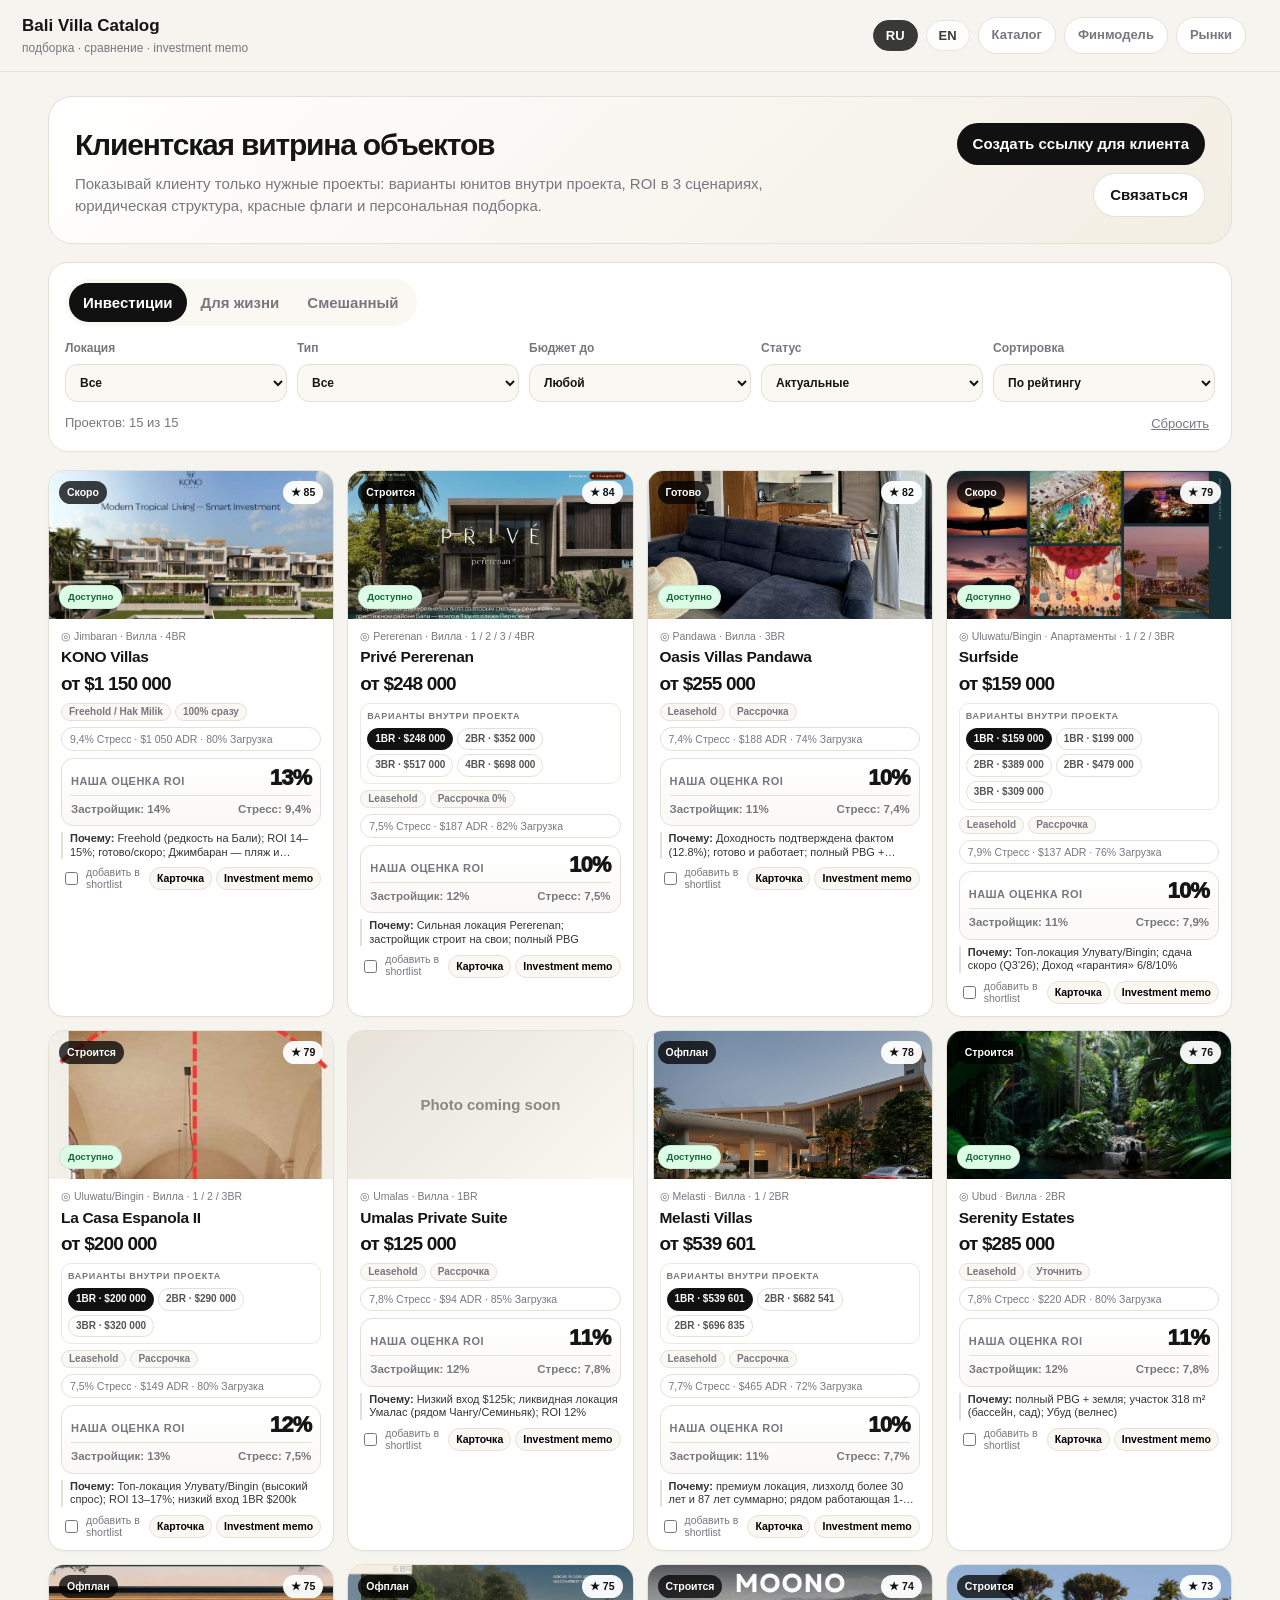
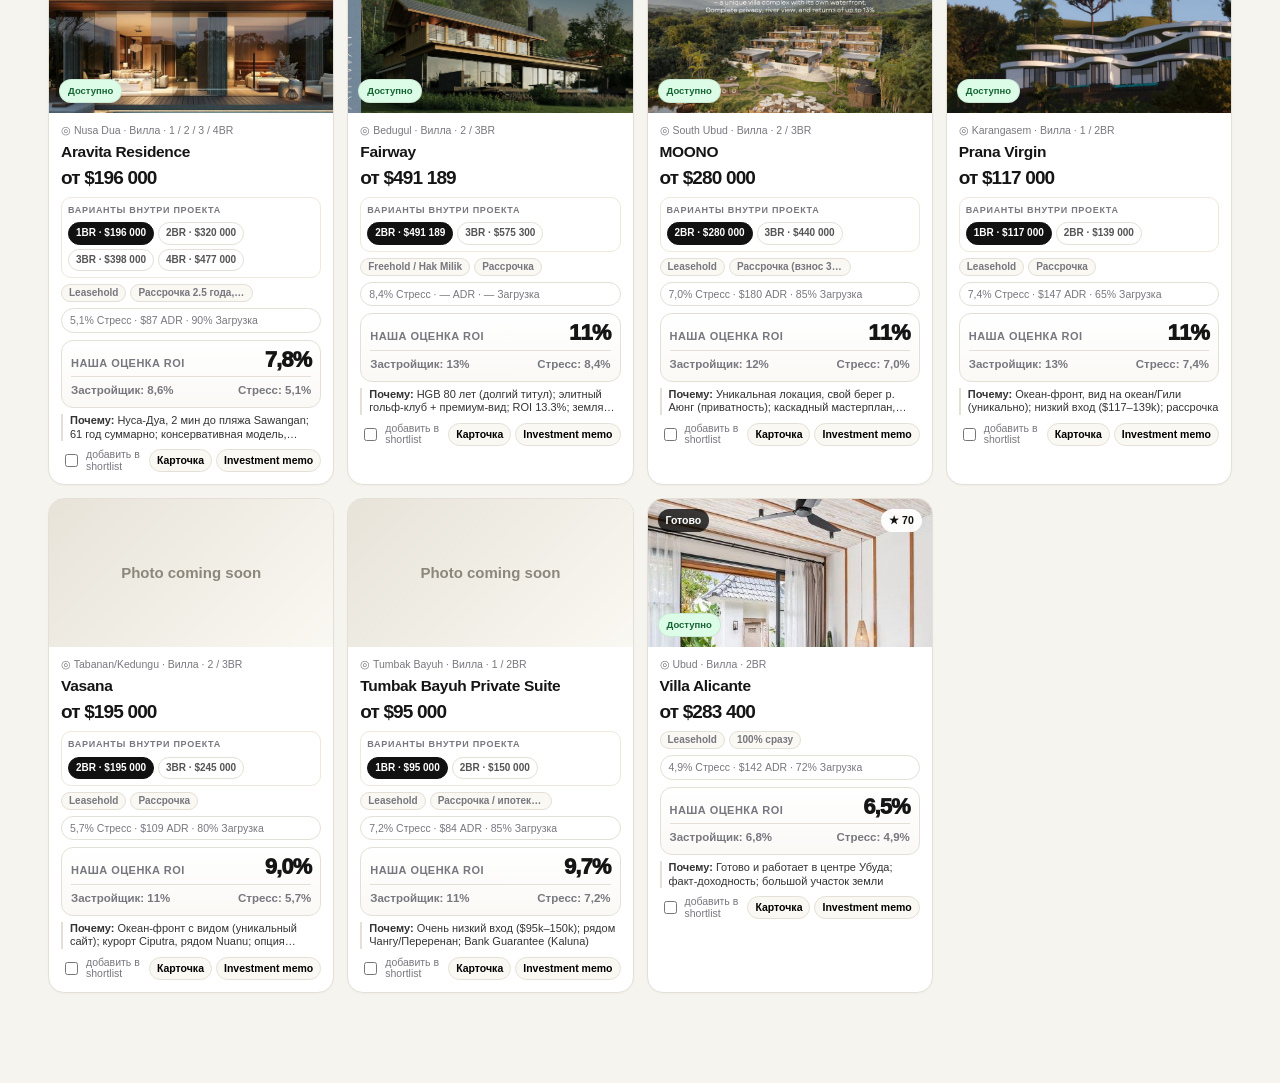
==== commit d6ec12d6: "Make checked ROI primary" ====
--- a/index.html
+++ b/index.html
@@ -4,7 +4,7 @@
   <meta charset="UTF-8" />
   <meta name="viewport" content="width=device-width, initial-scale=1.0" />
   <title>Bali Villa Catalog — Client Shortlist</title>
-  <link rel="stylesheet" href="assets/css/styles.css?v=14" />
+  <link rel="stylesheet" href="assets/css/styles.css?v=15" />
 </head>
 <body>
   <header class="topbar">
@@ -88,10 +88,10 @@
     <button id="clearCompareBtn" class="mutedBtn" data-i18n="clear">Очистить</button>
   </div>
 
-  <script src="assets/js/i18n.js?v=14"></script>
-  <script src="assets/js/config.js?v=14"></script>
-  <script src="assets/js/data.js?v=14"></script>
-  <script src="assets/js/scoring.js?v=14"></script>
-  <script src="assets/js/app.js?v=14"></script>
+  <script src="assets/js/i18n.js?v=15"></script>
+  <script src="assets/js/config.js?v=15"></script>
+  <script src="assets/js/data.js?v=15"></script>
+  <script src="assets/js/scoring.js?v=15"></script>
+  <script src="assets/js/app.js?v=15"></script>
 </body>
 </html>
--- a/assets/css/styles.css
+++ b/assets/css/styles.css
@@ -148,3 +148,20 @@
 /* v14 ROI confidence display */
 .roiDisclaimer{font-size:12px;line-height:1.35;color:var(--muted);margin-top:8px}
 .compactRoi .roiBox span{font-size:10.5px}
+
+
+/* v15 ROI presentation: make our checked estimate primary */
+.checkedRoiCard{border:1px solid var(--line);background:linear-gradient(180deg,#fff,#faf9f6);border-radius:12px;padding:8px 9px;display:flex;flex-direction:column;gap:5px}
+.checkedRoiMain{display:flex;align-items:baseline;justify-content:space-between;gap:10px}
+.checkedRoiMain span{font-size:11px;font-weight:900;color:var(--muted);text-transform:uppercase;letter-spacing:.04em}
+.checkedRoiMain b{font-size:22px;line-height:1;font-weight:950;letter-spacing:-.04em;color:var(--ink)}
+.checkedRoiSub{display:flex;justify-content:space-between;gap:8px;flex-wrap:wrap;font-size:11.5px;color:var(--muted);font-weight:800;border-top:1px solid var(--line);padding-top:5px}
+.projectCard .checkedRoiCard{margin:1px 0 0}
+.roiExplainGrid{display:grid;grid-template-columns:1.2fr 1fr 1fr;gap:8px;margin-top:12px}
+.roiExplain{background:var(--soft);border:1px solid var(--line);border-radius:14px;padding:10px 11px;display:flex;flex-direction:column;gap:4px;min-height:104px}
+.roiExplain.checked{background:#fff;border-color:#d7d2c7;box-shadow:0 6px 18px rgba(0,0,0,.05)}
+.roiExplain.stress{background:#fff7f0}
+.roiExplain span{font-size:11px;text-transform:uppercase;letter-spacing:.04em;color:var(--muted);font-weight:900}
+.roiExplain b{font-size:25px;line-height:1;font-weight:950;letter-spacing:-.04em}
+.roiExplain em{font-style:normal;font-size:11.5px;line-height:1.25;color:var(--muted);font-weight:650}
+@media(max-width:720px){.roiExplainGrid{grid-template-columns:1fr}.roiExplain{min-height:auto}.checkedRoiMain b{font-size:20px}}
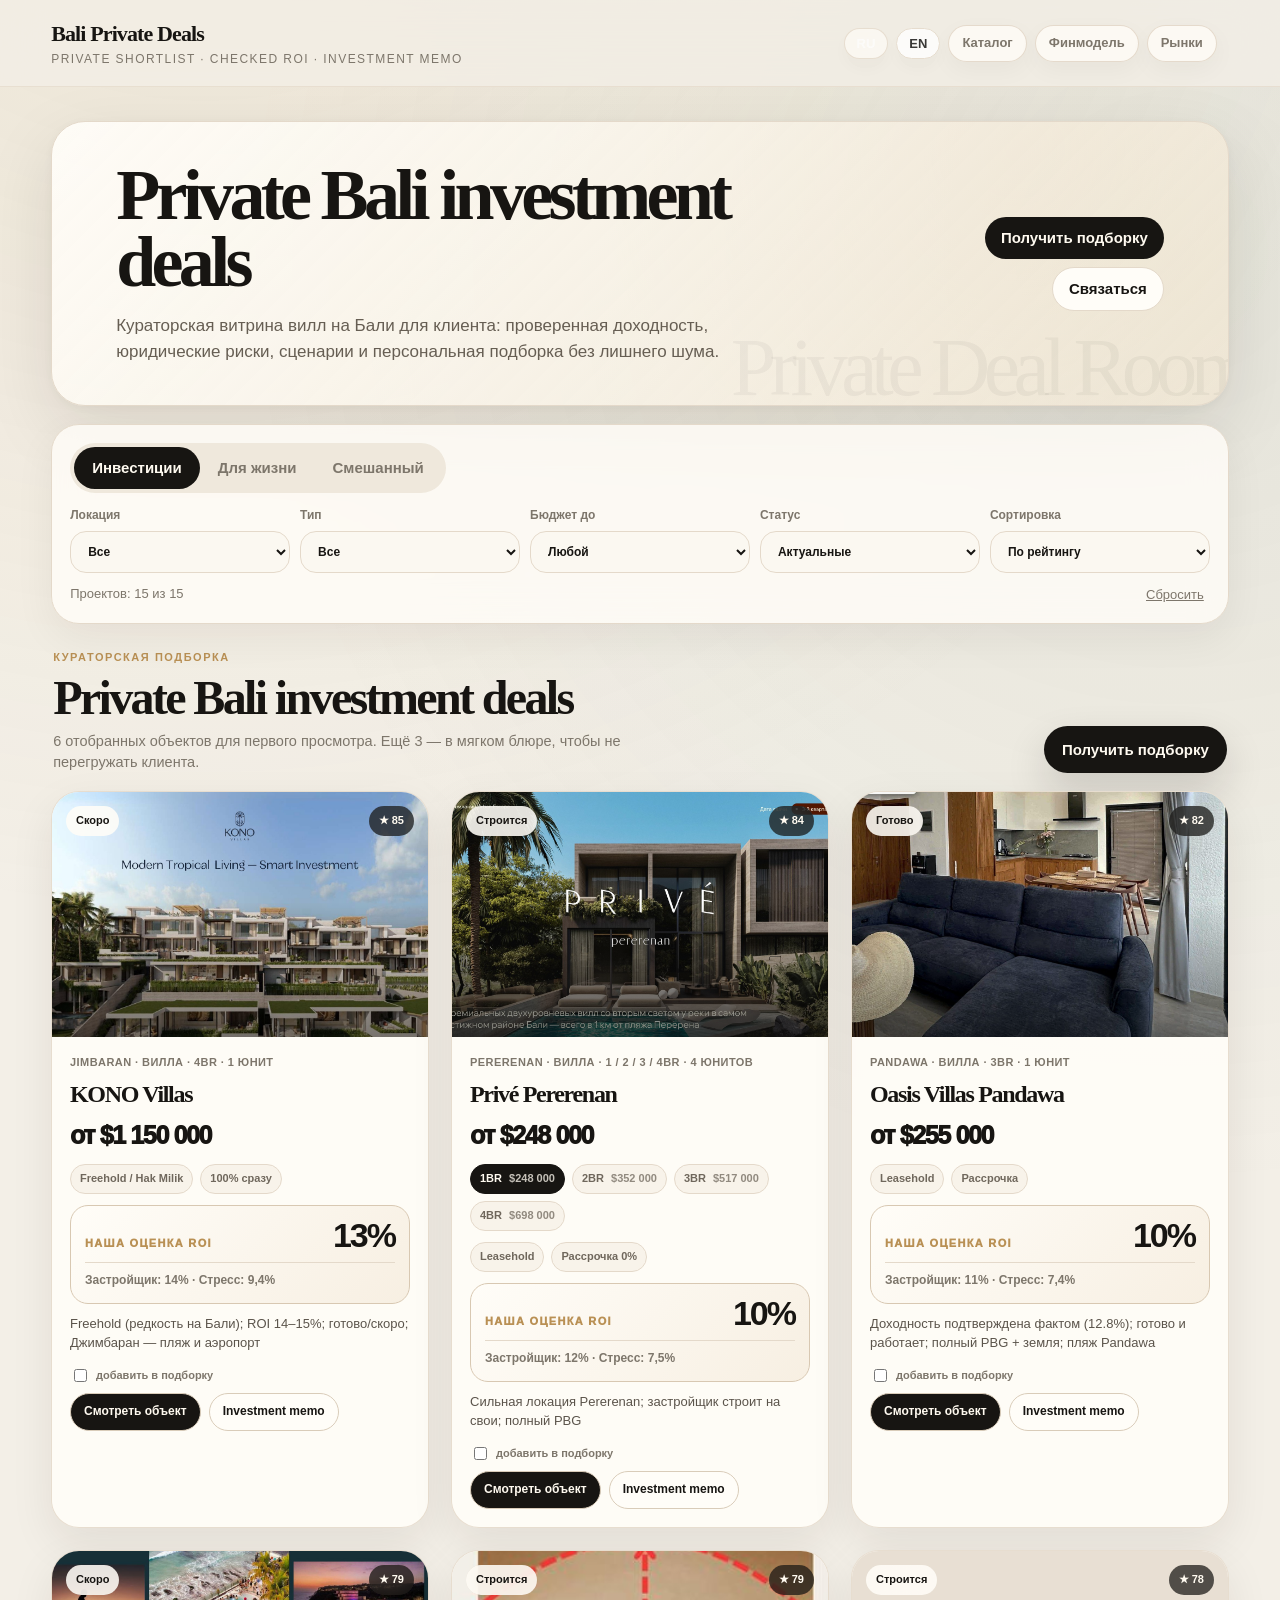
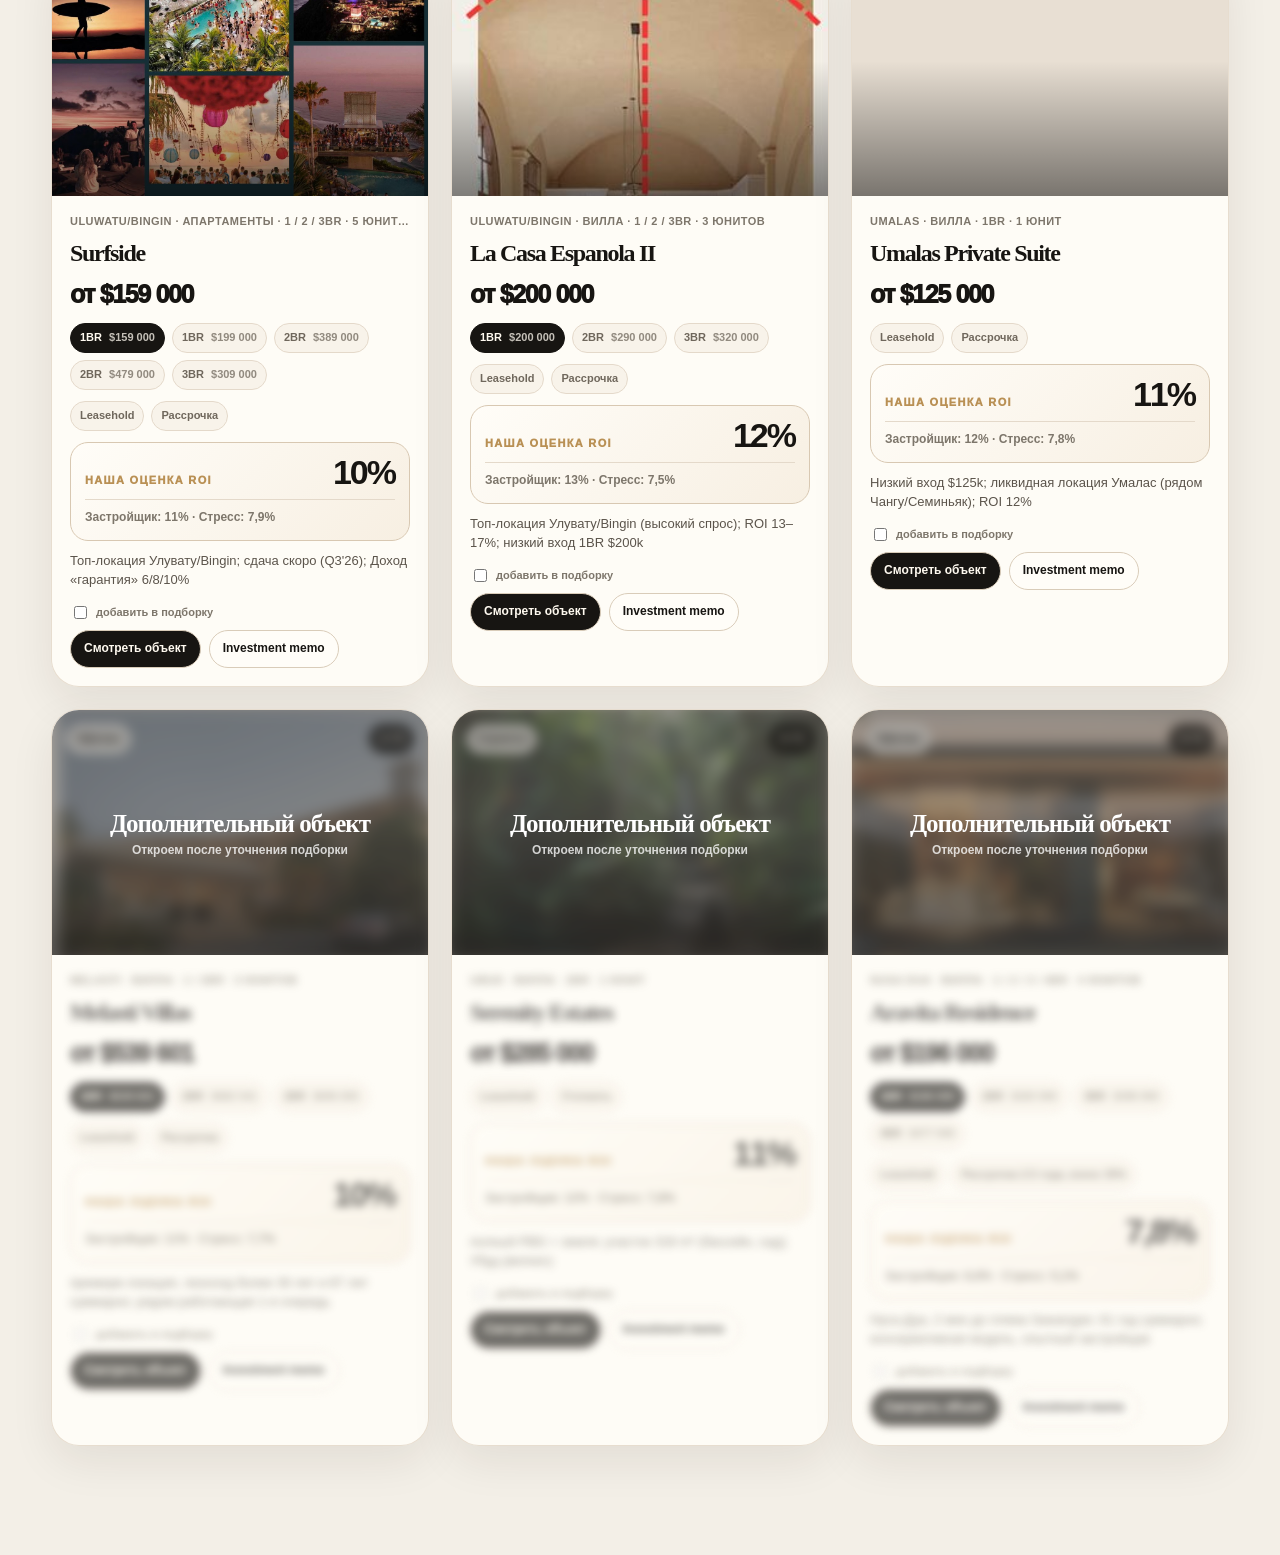
==== commit fbc5944a: "Premium redesign v17" ====
--- a/index.html
+++ b/index.html
@@ -3,13 +3,13 @@
 <head>
   <meta charset="UTF-8" />
   <meta name="viewport" content="width=device-width, initial-scale=1.0" />
-  <title>Bali Villa Catalog — Client Shortlist</title>
-  <link rel="stylesheet" href="assets/css/styles.css?v=15" />
+  <title>Bali Private Deals — Curated Bali Investment Villas</title>
+  <link rel="stylesheet" href="assets/css/styles.v17.css" />
 </head>
 <body>
   <header class="topbar">
     <div class="brand" onclick="location.href='index.html'">
-      <b>Bali Villa Catalog</b>
+      <b>Bali Private Deals</b>
       <span data-i18n="shortlist">shortlist · compare · investment memo</span>
     </div>
     <nav class="nav">
@@ -24,11 +24,11 @@
   <main class="wrap">
     <section class="hero no-print">
       <div>
-        <h1 data-i18n="heroTitle">Клиентская витрина объектов</h1>
-        <p data-i18n="heroText">Показывай клиенту только нужные проекты: варианты юнитов внутри проекта, ROI в 3 сценариях, юридическая структура, красные флаги и персональная подборка.</p>
+        <h1 data-i18n="heroTitle">Private Bali investment deals</h1>
+        <p data-i18n="heroText">Кураторская витрина вилл на Бали для клиента: проверенная доходность, юридические риски, сценарии и персональная подборка без лишнего шума.</p>
       </div>
       <div class="heroActions">
-        <button id="createShortlistBtn" class="primary" data-i18n="createLink">Создать ссылку для клиента</button>
+        <button id="createShortlistBtn" class="primary" data-i18n="createLink">Получить подборку</button>
         <a id="contactBtn" class="ghost" target="_blank" rel="noreferrer" data-i18n="contact">Связаться</a>
       </div>
     </section>
@@ -88,10 +88,10 @@
     <button id="clearCompareBtn" class="mutedBtn" data-i18n="clear">Очистить</button>
   </div>
 
-  <script src="assets/js/i18n.js?v=15"></script>
-  <script src="assets/js/config.js?v=15"></script>
-  <script src="assets/js/data.js?v=15"></script>
-  <script src="assets/js/scoring.js?v=15"></script>
-  <script src="assets/js/app.js?v=15"></script>
+  <script src="assets/js/i18n.js?v=17"></script>
+  <script src="assets/js/config.js?v=17"></script>
+  <script src="assets/js/data.js?v=17"></script>
+  <script src="assets/js/scoring.js?v=17"></script>
+  <script src="assets/js/app.v17.js"></script>
 </body>
 </html>
--- a/assets/css/styles.v17.css
+++ b/assets/css/styles.v17.css
@@ -0,0 +1,203 @@
+:root{
+  --bg:#f5f4ef; --card:#ffffff; --ink:#151515; --muted:#77777f; --line:#e4e0d7;
+  --accent:#111111; --accentText:#ffffff; --good:#4d8f34; --warn:#bd7b1d; --bad:#bd3f3f;
+  --soft:#faf8f2; --shadow:0 12px 35px rgba(0,0,0,.07); --r:18px;
+}
+*{box-sizing:border-box}
+html,body{margin:0;background:var(--bg);color:var(--ink);font:15px/1.45 -apple-system,BlinkMacSystemFont,"Segoe UI",Inter,Roboto,Arial,sans-serif}
+a{color:inherit;text-decoration:none}
+button,input,select{font:inherit}
+.topbar{position:sticky;top:0;z-index:20;background:rgba(245,244,239,.86);backdrop-filter:blur(16px);border-bottom:1px solid var(--line);padding:14px 22px;display:grid;grid-template-columns:1fr auto auto;align-items:center;gap:12px}
+.brand{display:flex;flex-direction:column;gap:1px;cursor:pointer}.brand b{font-size:17px}.brand span{font-size:12px;color:var(--muted)}
+.nav{display:flex;gap:8px;flex-wrap:wrap;justify-content:flex-end}.nav a{padding:8px 13px;border:1px solid var(--line);border-radius:999px;background:var(--card);font-weight:650;font-size:13px;color:var(--muted)}.nav a:hover{color:var(--ink);box-shadow:var(--shadow)}.langSwitch{display:flex;gap:4px;background:var(--card);border:1px solid var(--line);border-radius:999px;padding:4px;white-space:nowrap}.langBtn{border:0;background:transparent;border-radius:999px;padding:7px 10px;font-weight:850;font-size:12px;color:var(--muted);cursor:pointer}.langBtn.on,.langBtn.active{background:var(--accent);color:var(--accentText)}
+.wrap{max-width:1220px;margin:0 auto;padding:24px 18px 90px}.hero{display:flex;justify-content:space-between;align-items:center;gap:18px;margin-bottom:18px;background:linear-gradient(135deg,#fff,#f3eee3);border:1px solid var(--line);border-radius:24px;padding:26px}.hero h1{margin:0 0 6px;font-size:30px;letter-spacing:-.04em}.hero p{margin:0;color:var(--muted);max-width:760px}.heroActions{display:flex;gap:8px;flex-wrap:wrap;justify-content:flex-end}
+.primary,.ghost,.mutedBtn{border:0;border-radius:999px;padding:10px 16px;font-weight:750;cursor:pointer;white-space:nowrap}.primary{background:var(--accent);color:var(--accentText)}.ghost{background:var(--card);border:1px solid var(--line);color:var(--ink)}.mutedBtn{background:rgba(255,255,255,.12);color:#ddd}.linkBtn{background:none;border:0;text-decoration:underline;color:var(--muted);cursor:pointer}
+.filters{background:var(--card);border:1px solid var(--line);border-radius:20px;padding:16px;margin-bottom:18px}.modeSwitch{display:inline-flex;background:var(--soft);border-radius:999px;padding:4px;margin-bottom:14px}.modeSwitch button{border:0;background:transparent;padding:9px 14px;border-radius:999px;font-weight:750;color:var(--muted);cursor:pointer}.modeSwitch button.on{background:var(--accent);color:var(--accentText)}
+.filterGrid{display:grid;grid-template-columns:repeat(5,minmax(145px,1fr));gap:10px}.filterGrid label,.formGrid label{display:flex;flex-direction:column;gap:6px;color:var(--muted);font-size:12px;font-weight:700}.filterGrid select,.formGrid input{border:1px solid var(--line);border-radius:12px;background:var(--soft);padding:10px;color:var(--ink);font-weight:650}.metaLine{display:flex;justify-content:space-between;margin-top:12px;color:var(--muted);font-size:13px}
+.grid{display:grid;grid-template-columns:repeat(auto-fill,minmax(305px,1fr));gap:16px}.card{background:var(--card);border:1px solid var(--line);border-radius:var(--r);overflow:hidden;box-shadow:0 1px 2px rgba(0,0,0,.03);display:flex;flex-direction:column}.card:hover{box-shadow:var(--shadow);transform:translateY(-1px);transition:.15s}.media{height:190px;background:linear-gradient(135deg,#dedad0,#f9f7f2);position:relative;cursor:pointer}.media img{width:100%;height:100%;object-fit:cover;display:block}.badge{position:absolute;top:10px;left:10px;background:rgba(0,0,0,.75);color:#fff;padding:5px 10px;border-radius:999px;font-size:12px;font-weight:800}.badge.right{left:auto;right:10px;background:rgba(255,255,255,.95);color:#111}.cardBody{padding:15px;display:flex;flex-direction:column;gap:9px;flex:1}.loc{font-size:12px;color:var(--muted)}.title{font-size:17px;font-weight:800;line-height:1.22;letter-spacing:-.02em;cursor:pointer}.price{font-size:24px;font-weight:900;letter-spacing:-.04em}.chips{display:flex;flex-wrap:wrap;gap:6px}.chip{font-size:12px;border:1px solid var(--line);background:var(--soft);color:var(--muted);font-weight:750;border-radius:999px;padding:5px 9px}.roiRow{display:grid;grid-template-columns:repeat(3,1fr);gap:6px}.roiBox{background:var(--soft);border:1px solid var(--line);border-radius:12px;padding:8px}.roiBox b{display:block;font-size:15px}.roiBox span{font-size:11px;color:var(--muted);font-weight:700}.why,.redFlags,.legalNote{border-left:3px solid var(--line);padding-left:10px;font-size:13px;color:#333}.redFlags{border-left-color:var(--warn)}.legalNote{border-left-color:var(--good)}.actions{display:flex;gap:8px;flex-wrap:wrap;margin-top:auto}.smallBtn{border:1px solid var(--line);background:var(--soft);border-radius:999px;padding:8px 11px;font-weight:750;font-size:13px;cursor:pointer}.checkLine{display:flex;gap:8px;align-items:center;color:var(--muted);font-size:13px}.checkLine input{accent-color:#111}
+.compareBar{position:fixed;left:50%;bottom:18px;transform:translateX(-50%);background:#111;color:#fff;border-radius:999px;box-shadow:var(--shadow);padding:10px 10px 10px 18px;display:flex;align-items:center;gap:12px;z-index:40}.hidden{display:none!important}.shortlistPanel{background:#111;color:#fff;border-radius:20px;padding:14px 16px;margin-bottom:16px}.shortlistPanel input{width:100%;margin-top:8px;border:1px solid rgba(255,255,255,.2);border-radius:12px;background:#222;color:#fff;padding:11px}
+.panel{background:var(--card);border:1px solid var(--line);border-radius:22px;padding:20px;box-shadow:0 1px 2px rgba(0,0,0,.03)}.detail{max-width:940px;margin:0 auto}.detailHero{display:grid;grid-template-columns:1.2fr .8fr;gap:18px;margin-bottom:16px}.galleryHero{height:420px;border-radius:20px;overflow:hidden;background:var(--soft)}.galleryHero img{width:100%;height:100%;object-fit:cover}.detailHead h1{font-size:34px;letter-spacing:-.04em;margin:0 0 8px}.detailPrice{font-size:34px;font-weight:900;letter-spacing:-.05em}.sectionTitle{font-size:12px;letter-spacing:.08em;text-transform:uppercase;color:var(--muted);font-weight:900;margin:24px 0 10px}.factGrid,.kpiGrid{display:grid;grid-template-columns:repeat(auto-fill,minmax(150px,1fr));gap:10px}.fact,.kpi{background:var(--soft);border:1px solid var(--line);border-radius:14px;padding:11px}.fact b,.kpi b{display:block;font-size:18px}.fact span,.kpi span{font-size:11px;color:var(--muted);font-weight:800}.twoCols{display:grid;grid-template-columns:1fr 1fr;gap:12px}.textBox{background:var(--soft);border:1px solid var(--line);border-radius:14px;padding:14px}.textBox.warn{background:#fff7e8}.textBox.good{background:#f1faed}.tableBox{overflow-x:auto}table{width:100%;border-collapse:collapse;background:var(--card)}th,td{padding:10px;border-bottom:1px solid var(--line);text-align:left;vertical-align:top}th{font-size:12px;text-transform:uppercase;letter-spacing:.05em;color:var(--muted)}td.best{color:var(--good);font-weight:900}.modelLayout{display:grid;grid-template-columns:420px 1fr;gap:16px}.formGrid{display:grid;grid-template-columns:1fr 1fr;gap:10px}.inputPanel{position:sticky;top:86px;align-self:start}.note{font-size:12px;color:var(--muted)}
+.memo{max-width:860px;margin:0 auto;background:#fff}.memoHeader{border-bottom:3px solid #111;padding-bottom:18px;margin-bottom:18px;display:flex;justify-content:space-between;gap:18px}.memoHeader h1{margin:0;font-size:28px}.memoPrice{text-align:right;font-size:30px;font-weight:900}.memoFooter{border-top:1px solid var(--line);padding-top:12px;margin-top:20px;color:var(--muted);font-size:11px}
+@media(max-width:820px){.hero,.detailHero,.modelLayout{grid-template-columns:1fr;display:grid}.filterGrid{grid-template-columns:1fr 1fr}.formGrid{grid-template-columns:1fr}.topbar{grid-template-columns:1fr;align-items:flex-start}.nav{justify-content:flex-start}.galleryHero{height:260px}.twoCols{grid-template-columns:1fr}.inputPanel{position:static}.hero h1{font-size:24px}}
+@media print{.no-print,.topbar,.compareBar,.filters,.heroActions{display:none!important}.wrap{padding:0;max-width:none}.panel,.card,.memo{border:0;box-shadow:none}.hero{border:0;background:#fff;padding:0;margin-bottom:12px}.detailHero{grid-template-columns:1fr 1fr}.galleryHero{height:240px}body{background:#fff;color:#111}.sectionTitle{break-after:avoid}.textBox,.fact,.kpi{break-inside:avoid}}
+
+.statusBadge{position:absolute;bottom:10px;left:10px;background:rgba(255,255,255,.92);color:#111;padding:5px 10px;border-radius:999px;font-size:11px;font-weight:900;border:1px solid rgba(0,0,0,.08)}
+.statusBadge.Sold,.statusBadge.Archive,.statusBadge.Draft{background:#fee2e2;color:#991b1b}.statusBadge.Reserved{background:#fef3c7;color:#92400e}.statusBadge.Available{background:#dcfce7;color:#166534}
+.chartGrid{display:grid;grid-template-columns:1fr 1fr;gap:12px;margin:14px 0}.chartCard{background:var(--soft);border:1px solid var(--line);border-radius:16px;padding:14px}.chartCard h3{margin:0 0 10px;font-size:14px}.barRow{display:grid;grid-template-columns:120px 1fr 86px;gap:10px;align-items:center;margin:9px 0}.barTrack{height:24px;background:#eee7dc;border-radius:999px;overflow:hidden}.barFill{height:100%;background:#111;border-radius:999px}.barFill.soft{background:#8b7b60}.barFill.good{background:var(--good)}.barFill.warn{background:var(--warn)}.svgChart{width:100%;height:260px;background:#fff;border:1px solid var(--line);border-radius:14px;overflow:hidden}.legend{display:flex;gap:10px;flex-wrap:wrap;font-size:12px;color:var(--muted);margin-top:8px}.dot{width:10px;height:10px;border-radius:50%;display:inline-block;background:#111}.dot.good{background:var(--good)}.dot.warn{background:var(--warn)}.dot.soft{background:#8b7b60}.heat-good{background:#e7f7df}.heat-mid{background:#fff3ce}.heat-low{background:#fee2e2}.expenseStack{height:28px;border-radius:999px;overflow:hidden;display:flex;background:#eee;margin:10px 0}.expenseStack span{display:block;height:100%}.insightBox{background:#111;color:#fff;border-radius:18px;padding:16px;margin:14px 0}.insightBox b{display:block;font-size:18px;margin-bottom:4px}.uploadBox{background:#eef6ff;border:1px solid #bfdbfe;border-radius:16px;padding:14px;margin:14px 0;color:#1e3a8a}.uploadBox code{background:rgba(255,255,255,.6);padding:2px 5px;border-radius:6px}
+@media(max-width:900px){.chartGrid{grid-template-columns:1fr}.filterGrid{grid-template-columns:1fr 1fr}}
+
+/* Finance v3 — investment forecast layout */
+.financeWrap{max-width:1180px}.financeHero{background:#fff;border-color:#e8e5dd}.quickModelPanel{margin-bottom:18px}.quickModelHead{display:flex;justify-content:space-between;gap:18px;align-items:end;margin-bottom:14px}.quickModelHead h2{margin:4px 0 0;font-size:20px;letter-spacing:-.02em}.eyebrow,.forecastTitle{font-size:12px;letter-spacing:.09em;text-transform:uppercase;color:#78746a;font-weight:850}.objectSelectLabel{min-width:360px;display:flex;flex-direction:column;gap:6px;color:var(--muted);font-size:12px;font-weight:800}.objectSelectLabel select{border:1px solid var(--line);border-radius:14px;background:var(--soft);padding:10px;color:var(--ink);font-weight:650}.financeInputs{grid-template-columns:repeat(6,1fr)}
+.forecastShell{display:flex;flex-direction:column;gap:20px}.paymentCards{display:grid;grid-template-columns:repeat(3,1fr);gap:14px}.payOption{background:#f7f6f2;border:1px solid transparent;border-radius:18px;padding:16px;min-height:198px}.payOption.active{background:#f8f8f5;border:2px solid #111}.payTop{display:flex;justify-content:space-between;align-items:center;gap:10px}.payTop h3{margin:0;font-size:15px}.payTop span{background:#ecebe6;border-radius:999px;padding:4px 9px;font-weight:800;color:#333}.payPrice{font-size:24px;font-weight:950;letter-spacing:-.04em;margin:12px 0}.payPrice em{font-size:14px;color:#8b877d;text-decoration:line-through;font-style:normal;font-weight:650;margin-left:5px}.payStripe{height:10px;border-radius:999px;display:flex;overflow:hidden;background:#eee;margin:8px 0 12px}.payStripe i{display:block}.payLegend{display:grid;gap:6px}.payLegend div{display:grid;grid-template-columns:10px 44px 1fr;gap:8px;align-items:center;color:#7d786e;font-size:12px}.payLegend i{width:9px;height:9px;border-radius:50%;display:block}.payLegend b{color:#333}.forecastGrid{display:grid;grid-template-columns:1.65fr 1fr;gap:20px}.forecastCard{background:#fff;border:1px solid #e6e4dd;border-radius:18px;padding:24px;box-shadow:0 2px 8px rgba(0,0,0,.04)}.forecastCard h2{margin:0 0 18px;font-size:18px;letter-spacing:-.02em}.cardHead{display:flex;justify-content:space-between;gap:14px;align-items:center;margin-bottom:14px}.cardHead h2{margin:0}.segMini{background:#efeee9;border-radius:12px;padding:4px;display:flex;gap:2px}.segMini button{border:0;background:transparent;border-radius:10px;padding:6px 10px;color:#777;font-weight:800}.segMini button.on{background:#fff;color:#111;box-shadow:0 1px 4px rgba(0,0,0,.1)}.forecastTable th{background:#f2f1ed;color:#8a857a}.forecastTable td,.forecastTable th{padding:10px 16px;border-bottom:1px solid #eee;text-align:right}.forecastTable td:first-child,.forecastTable th:first-child{text-align:left}.forecastTable .section td{background:#f6f5f1;color:#8a857a;text-transform:uppercase;font-size:12px;letter-spacing:.06em;font-weight:850;text-align:left}.forecastTable .neg td:not(:first-child){color:#dc2626}.forecastTable .bold td{font-weight:900}.forecastTable .total td{background:#080906;color:#fff;font-weight:950}.forecastTable .total td:last-child{color:#bef264}.donutWrap{display:grid;gap:16px;justify-items:center}.donut{width:210px;height:210px;border-radius:50%;display:grid;place-items:center;position:relative}.donut:after{content:'';position:absolute;inset:58px;background:#fff;border-radius:50%}.donut div{position:relative;z-index:1;text-align:center}.donut span{display:block;color:#8a857a;font-size:11px;font-weight:900;letter-spacing:.08em}.donut b{display:block;font-size:20px}.donutLegend{width:100%;display:grid;gap:8px}.donutLegend div{display:grid;grid-template-columns:12px 1fr auto;gap:9px;align-items:center;color:#777}.donutLegend i{width:10px;height:10px;border-radius:50%}.donutLegend b{color:#111}.capChart{height:275px;display:flex;align-items:end;justify-content:space-around;border-bottom:1px solid #ddd;background:repeating-linear-gradient(to top,transparent 0,transparent 49px,#e4e0d7 50px);padding:0 12px 22px}.capCol{height:100%;display:flex;flex-direction:column;justify-content:end;align-items:center;gap:8px;color:#777}.capBar{width:44px;border-radius:7px 7px 0 0;overflow:hidden;display:flex;flex-direction:column-reverse;background:#c8f35e}.capBar i{display:block;width:100%}.capBar .paid{background:#c8f35e}.capBar .cap{background:#65a30d}.capBar .rent{background:#4d7c0f}.dot.paid{background:#c8f35e}.dot.cap{background:#65a30d}.dot.rent{background:#4d7c0f}.returnsTop{display:flex;justify-content:space-between;gap:20px;margin:8px 0 18px}.returnsTop span,.returnStats span{display:block;font-size:11px;text-transform:uppercase;letter-spacing:.08em;color:#8a857a;font-weight:900}.returnsTop b{font-size:38px;color:#65a30d;letter-spacing:-.06em}.returnsTop div:last-child{text-align:right}.returnsTop div:last-child b{font-size:22px;color:#111}.returnStats{display:grid;grid-template-columns:repeat(3,1fr);background:#f8f7f3;border-radius:16px;overflow:hidden;margin:8px 0 30px}.returnStats div{padding:12px;border-right:1px solid #e8e5dd}.returnStats div:last-child{border-right:0}.returnStats b{display:block;font-size:16px}.basedOn{border-top:1px solid #eee;padding-top:16px;color:#777;font-size:12px}.paymentPlanCard{padding:0;overflow:hidden}.darkHead{background:#080906;color:#fff;padding:14px 16px;margin:0}.darkHead h2{color:#fff}.darkHead strong{font-size:18px}.planBar{margin:16px;height:28px;background:#f6c21a;border-radius:8px;overflow:hidden;display:flex}.planBar span{display:grid;place-items:center;color:#fff;font-weight:950}.planDetails{padding:0 16px 20px}.planDetails div{display:grid;grid-template-columns:12px 1fr auto;gap:8px;align-items:center}.planDetails i{width:10px;height:10px;border-radius:50%;background:#f6c21a}.planDetails span{color:#888}.planDetails b{font-size:20px}.lowerCharts{grid-template-columns:1fr 1fr}.wideCard{grid-column:1/-1}.scenarioBarRow{display:grid;grid-template-columns:105px 1fr 110px;gap:10px;align-items:center;margin:14px 0}.scenarioBarRow div{height:30px;background:#f1eee6;border-radius:999px;overflow:hidden}.scenarioBarRow span{display:block;height:100%;border-radius:999px;background:linear-gradient(90deg,#c8f35e,#65a30d)}.scenarioBarRow em{font-style:normal;font-weight:850}.svgChart.refined{height:275px;background:#fff;border:0;border-radius:0}.heat-good{background:#e7f7df}.heat-mid{background:#fff3ce}.heat-low{background:#fee2e2}
+@media(max-width:980px){.financeInputs{grid-template-columns:1fr 1fr}.paymentCards,.forecastGrid,.lowerCharts{grid-template-columns:1fr}.wideCard{grid-column:auto}.quickModelHead{display:block}.objectSelectLabel{min-width:0;margin-top:12px}.forecastCard{padding:16px}.paymentCards{gap:10px}.returnsTop b{font-size:30px}}
+@media print{.quickModelPanel{display:none}.forecastCard{break-inside:avoid}.paymentCards{grid-template-columns:repeat(3,1fr)}.forecastGrid{grid-template-columns:1.55fr 1fr}.lowerCharts{grid-template-columns:1fr 1fr}.wideCard{grid-column:1/-1}.forecastCard{box-shadow:none}.wrap.financeWrap{max-width:none}.topbar{display:none}.financeHero{display:none}}
+
+/* Markets v4 */
+.marketsWrap{max-width:1260px}.marketHero{background:linear-gradient(135deg,#fff,#f3efe6)}.marketVerdicts{display:grid;grid-template-columns:repeat(4,1fr);gap:12px;margin:0 0 18px}.verdict{background:#fff;border:1px solid var(--line);border-radius:18px;padding:16px;box-shadow:0 2px 8px rgba(0,0,0,.035)}.verdict.black{background:#080906;color:#fff}.verdict span{display:block;font-size:11px;text-transform:uppercase;letter-spacing:.08em;color:#8a857a;font-weight:900}.verdict.black span{color:#cfcac0}.verdict b{display:block;font-size:24px;letter-spacing:-.04em;margin:4px 0}.verdict p{margin:0;color:#777}.verdict.black p{color:#ddd}.marketCards{display:grid;grid-template-columns:repeat(4,1fr);gap:14px;margin-bottom:18px}.marketCard{background:#fff;border:1px solid var(--line);border-radius:22px;padding:18px;box-shadow:0 2px 8px rgba(0,0,0,.04)}.marketCard.featured{border:2px solid #111}.marketCardTop{display:flex;justify-content:space-between;gap:10px;align-items:flex-start}.marketFlag{font-size:26px}.marketCard h2{margin:4px 0 0;font-size:24px;letter-spacing:-.04em}.marketCard p{margin:0;color:#777}.marketTag{background:#f4f1e8;border-radius:999px;padding:6px 10px;font-size:11px;font-weight:900;color:#6f685c;white-space:nowrap}.marketKpis{display:grid;gap:10px;margin:18px 0}.marketKpis div span{display:block;font-size:11px;text-transform:uppercase;letter-spacing:.08em;color:#8a857a;font-weight:900}.marketKpis div b{display:block;font-size:20px;letter-spacing:-.03em}.marketMiniBar{height:8px;background:#efeae0;border-radius:999px;overflow:hidden;margin-top:5px}.marketMiniBar i{display:block;height:100%;background:#111;border-radius:999px}.marketMiniBar i.green{background:#65a30d}.marketMiniBar i.orange{background:#f6b91a}.miniScore{display:grid;grid-template-columns:95px 1fr 42px;gap:8px;align-items:center;margin:8px 0;font-size:12px;color:#777}.miniScore div{height:9px;background:#f0ece4;border-radius:999px;overflow:hidden}.miniScore i{display:block;height:100%;background:#111;border-radius:999px}.miniScore b{font-size:12px;color:#111}.marketText,.marketRisk{background:#f8f6f0;border:1px solid #eee9df;border-radius:14px;padding:12px;margin-top:12px}.marketText b,.marketRisk b{display:block;font-size:12px;text-transform:uppercase;letter-spacing:.06em;color:#777;margin-bottom:4px}.marketRisk{background:#fff7e8}.marketCharts{display:grid;grid-template-columns:1fr 1fr;gap:14px;margin-bottom:18px}.marketChartCard{background:#fff;border:1px solid var(--line);border-radius:22px;padding:20px;box-shadow:0 2px 8px rgba(0,0,0,.04)}.marketChartCard h2{margin:0 0 4px;font-size:20px}.marketChartCard p{margin:0 0 16px;color:#777}.marketBarRow{display:grid;grid-template-columns:90px 1fr 90px;gap:12px;align-items:center;margin:13px 0}.marketBarRow span{font-weight:850}.marketBarRow div{height:30px;background:#f0ece4;border-radius:999px;overflow:hidden}.marketBarRow i{display:block;height:100%;background:linear-gradient(90deg,#c8f35e,#65a30d);border-radius:999px}.marketBarRow i.entry{background:linear-gradient(90deg,#f6c21a,#b45309)}.marketBarRow b{text-align:right}.marketDecision{margin-bottom:18px}.decisionGrid{display:grid;grid-template-columns:repeat(4,1fr);gap:12px}.decisionGrid div{background:#f8f6f0;border:1px solid #eee9df;border-radius:14px;padding:14px}.decisionGrid b{display:block;margin-bottom:6px}.decisionGrid span{color:#777}.marketMatrix table th{background:#111;color:#fff}.marketMatrix table td{background:#fff}.marketMatrix table tr:nth-child(even) td{background:#faf9f5}.pill{display:inline-block;border-radius:999px;padding:5px 10px;font-weight:900}.scoreGood{background:#dcfce7;color:#166534}.scoreMid{background:#fef3c7;color:#92400e}.scoreLow{background:#fee2e2;color:#991b1b}
+@media(max-width:1050px){.marketVerdicts,.marketCards,.marketCharts,.decisionGrid{grid-template-columns:1fr 1fr}.marketCardTop{display:block}.marketTag{display:inline-block;margin-top:8px}}
+@media(max-width:660px){.marketVerdicts,.marketCards,.marketCharts,.decisionGrid{grid-template-columns:1fr}.marketBarRow{grid-template-columns:76px 1fr 74px}.miniScore{grid-template-columns:82px 1fr 38px}.heroActions{justify-content:flex-start}.marketMatrix{padding:12px}}
+@media print{.marketVerdicts,.marketCards{grid-template-columns:repeat(4,1fr)}.marketCharts,.decisionGrid{grid-template-columns:1fr 1fr}.marketCard,.marketChartCard,.verdict{box-shadow:none;break-inside:avoid}.marketHero{display:none}.marketMatrix table th{background:#111!important;color:#fff!important}.marketMatrix{break-before:page}}
+
+/* v5 language switch + project grouping */
+.langSwitch{display:inline-flex;background:var(--soft);border:1px solid var(--line);border-radius:999px;padding:3px;gap:2px}
+.langBtn{border:0;background:transparent;border-radius:999px;padding:7px 10px;font-size:12px;font-weight:900;color:var(--muted);cursor:pointer}.langBtn.on{background:var(--accent);color:var(--accentText)}
+.unitPicker{background:var(--soft);border:1px solid var(--line);border-radius:14px;padding:10px;display:grid;gap:8px}.unitTitle{font-size:11px;text-transform:uppercase;letter-spacing:.07em;color:var(--muted);font-weight:900}.unitButtons{display:flex;flex-wrap:wrap;gap:6px}.unitBtn{border:1px solid var(--line);background:#fff;border-radius:999px;padding:7px 10px;font-size:12px;font-weight:850;color:#555;cursor:pointer}.unitBtn.on{background:#111;color:#fff;border-color:#111}.detailUnitSwitch{background:#fff;border:1px solid var(--line);border-radius:16px;padding:12px;margin-bottom:12px;display:flex;flex-wrap:wrap;gap:8px;align-items:center}.detailUnitSwitch b{margin-right:6px}.projectCard .price{font-size:24px}.topbar{flex-wrap:wrap}.nav{margin-left:auto}@media(max-width:680px){.nav{order:3;width:100%;margin-left:0}.langSwitch{margin-left:auto}.unitButtons{display:grid;grid-template-columns:1fr 1fr}.unitBtn{white-space:nowrap}.detailUnitSwitch{align-items:flex-start}}
+
+/* v6 cache/layout fix: keep RU/EN visible in header */
+.topbar{display:grid!important;grid-template-columns:1fr auto auto!important;align-items:center!important;gap:12px!important}
+.nav{margin-left:0!important;justify-content:flex-end!important}
+.langSwitch{display:flex!important;align-items:center!important;justify-self:end!important;background:var(--card)!important;border:1px solid var(--line)!important;border-radius:999px!important;padding:4px!important;gap:4px!important;white-space:nowrap!important}
+.langBtn{min-width:38px!important}
+@media(max-width:760px){.topbar{grid-template-columns:1fr auto!important}.nav{grid-column:1 / -1;justify-content:flex-start!important;width:100%}.langSwitch{grid-column:2;grid-row:1}}
+
+
+/* v7: language buttons are inside the main navigation so they cannot disappear off-screen */
+.navLangBtn{padding:8px 12px;border:1px solid #111;border-radius:999px;background:#111;color:#fff;font-weight:900;font-size:13px;cursor:pointer;line-height:1}
+.navLangBtn[data-lang="en"]{background:#fff;color:#111;border-color:var(--line)}
+.navLangBtn.on{background:#111!important;color:#fff!important;border-color:#111!important}
+.navLangBtn:not(.on){opacity:.82}
+.topbar{overflow:visible!important}.nav{margin-left:auto;align-items:center}
+@media(max-width:820px){.nav{width:100%;justify-content:flex-start}.navLangBtn{padding:7px 10px}}
+
+/* v8 photo system */
+.langBtn.on{background:#111!important;color:#fff!important;border-color:#111!important}
+.galleryBlock{display:flex;flex-direction:column;gap:10px}.thumbRow{display:grid;grid-template-columns:repeat(4,1fr);gap:8px}.thumb{height:84px;border-radius:12px;overflow:hidden;background:linear-gradient(135deg,#dedad0,#f9f7f2);border:1px solid var(--line);position:relative}.thumb img{width:100%;height:100%;object-fit:cover;display:block}.media.imgMissing::after,.galleryHero.imgMissing::after,.thumb.imgMissing::after{content:'Photo coming soon';position:absolute;inset:0;display:flex;align-items:center;justify-content:center;color:#8b877d;font-weight:850;background:linear-gradient(135deg,#e7e3d9,#faf8f2)}.galleryHero{position:relative}.media{position:relative}
+
+
+/* v9 compact catalog cards */
+.projectCard .media{height:172px}
+.projectCard .cardBody{padding:12px;gap:7px}
+.projectCard .loc{font-size:11px;line-height:1.25}
+.projectCard .title{font-size:16px;line-height:1.15}
+.projectCard .price{font-size:20px;line-height:1.05;margin-top:-1px}
+.projectCard .chip{font-size:10.5px;padding:3px 7px;line-height:1.15;max-width:100%;overflow:hidden;text-overflow:ellipsis;white-space:nowrap}
+.projectCard .chips{gap:4px}
+.projectCard .unitPicker{padding:7px;border-radius:11px;gap:5px;background:#fff;border-color:#eee8dd}
+.projectCard .unitTitle{font-size:9.5px;letter-spacing:.06em}
+.projectCard .unitButtons{gap:4px}
+.projectCard .unitBtn{font-size:10.5px;padding:5px 7px;line-height:1.1}
+.projectCard .roiRow{gap:4px}
+.projectCard .roiBox{padding:5px 6px;border-radius:10px}
+.projectCard .roiBox b{font-size:13px;line-height:1.05}
+.projectCard .roiBox span{font-size:9px;line-height:1.05;display:block;margin-top:2px}
+.projectCard .why,.projectCard .redFlags,.projectCard .legalNote{font-size:11.5px;line-height:1.25;padding-left:8px;display:-webkit-box;-webkit-line-clamp:2;-webkit-box-orient:vertical;overflow:hidden}
+.projectCard .actions{gap:6px}.projectCard .smallBtn{font-size:11.5px;padding:6px 9px}.projectCard .checkLine{font-size:11.5px}
+.projectCard .badge{font-size:11px;padding:4px 8px}.projectCard .badge.right{font-size:11px}.projectCard .statusBadge{font-size:10px;padding:4px 8px}
+@media(min-width:1100px){.grid{grid-template-columns:repeat(auto-fill,minmax(285px,1fr));gap:14px}}
+
+
+/* v10 true compact catalog cards */
+.grid{grid-template-columns:repeat(auto-fill,minmax(270px,1fr));gap:13px}
+.projectCard{border-radius:16px}
+.projectCard .media{height:148px}
+.projectCard .cardBody{padding:11px 12px 12px;gap:6px}
+.projectCard .loc{font-size:10.5px;line-height:1.2;white-space:nowrap;overflow:hidden;text-overflow:ellipsis}
+.projectCard .title{font-size:15.5px;line-height:1.14;margin-top:0}
+.projectCard .price{font-size:19px;line-height:1;margin:2px 0 4px;letter-spacing:-.045em}
+.projectCard .compactChips{gap:4px;margin-top:0}
+.projectCard .chip{font-size:10px;padding:3px 7px;line-height:1;border-radius:999px;max-width:47%;white-space:nowrap;overflow:hidden;text-overflow:ellipsis}
+.projectCard .catalogMetaPill{font-size:10.5px;line-height:1.15;color:var(--muted);background:#fff;border:1px solid var(--line);border-radius:999px;padding:5px 8px;white-space:nowrap;overflow:hidden;text-overflow:ellipsis}
+.projectCard .compactRoi{display:grid;grid-template-columns:repeat(3,1fr);gap:4px;margin-top:2px}
+.projectCard .roiBox{padding:5px 5px 4px;border-radius:9px;min-height:42px;background:#fff}
+.projectCard .roiBox b{font-size:13px;line-height:1;font-weight:900}
+.projectCard .roiBox span{font-size:8.8px;line-height:1;color:var(--muted);font-weight:800;text-transform:uppercase;letter-spacing:.02em;margin-top:4px;display:block}
+.projectCard .unitPicker{padding:6px;border-radius:10px;gap:5px;margin:0}
+.projectCard .unitTitle{font-size:9px;letter-spacing:.08em}
+.projectCard .unitButtons{gap:4px}
+.projectCard .unitBtn{font-size:10px;padding:5px 7px;border-radius:999px;line-height:1.05}
+.projectCard .catalogTeaser{font-size:11px;line-height:1.22;color:#333;border-left:2px solid var(--line);padding-left:7px;display:-webkit-box;-webkit-line-clamp:2;-webkit-box-orient:vertical;overflow:hidden;min-height:27px}
+.projectCard .why,.projectCard .redFlags,.projectCard .legalNote{display:none!important}
+.projectCard .catalogFooter{display:flex;align-items:center;justify-content:space-between;gap:8px;margin-top:2px}
+.projectCard .compactCheck{font-size:10.5px;line-height:1.1;gap:5px;min-width:0;flex:1}
+.projectCard .compactCheck input{width:13px;height:13px;flex:0 0 auto}
+.projectCard .compactActions{gap:4px;flex:0 0 auto;margin:0}
+.projectCard .smallBtn{font-size:10.5px;padding:5px 7px;line-height:1.05}
+.projectCard .badge{font-size:10.5px;padding:4px 8px}.projectCard .badge.right{font-size:10.5px}.projectCard .statusBadge{font-size:9.5px;padding:4px 8px}
+@media(min-width:1200px){.grid{grid-template-columns:repeat(4,minmax(250px,1fr))}}
+@media(max-width:820px){.grid{grid-template-columns:repeat(auto-fill,minmax(255px,1fr))}.projectCard .media{height:142px}}
+
+.galleryNav{position:absolute;top:50%;transform:translateY(-50%);z-index:3;width:42px;height:42px;border-radius:999px;border:1px solid rgba(255,255,255,.55);background:rgba(0,0,0,.34);color:#fff;font-size:32px;line-height:1;display:flex;align-items:center;justify-content:center;cursor:pointer;backdrop-filter:blur(4px)}
+.galleryPrev{left:12px}.galleryNext{right:12px}
+.galleryNav:hover{background:rgba(0,0,0,.55)}
+.thumb{cursor:pointer;opacity:.76;transition:opacity .15s,border-color .15s,transform .15s}
+.thumb:hover,.thumb.active{opacity:1;border-color:var(--accent);transform:translateY(-1px)}
+@media(max-width:820px){.galleryNav{width:36px;height:36px;font-size:28px}.thumbRow{grid-template-columns:repeat(3,1fr)}}
+
+
+/* v12 gallery + lightbox fix */
+.thumb{cursor:pointer;transition:transform .14s ease,border-color .14s ease,box-shadow .14s ease,opacity .14s ease}
+.thumb:hover{transform:translateY(-1px);box-shadow:0 8px 18px rgba(0,0,0,.10)}
+.thumb.active{border:2px solid var(--accent,#111);box-shadow:0 0 0 3px rgba(0,0,0,.06)}
+.galleryHero img{cursor:zoom-in}.galleryHero{user-select:none}.galleryNav{pointer-events:auto}.galleryNav:active{transform:translateY(-50%) scale(.96)}
+body.noScroll{overflow:hidden}
+#galleryLightbox{display:none;position:fixed;inset:0;z-index:9999;align-items:center;justify-content:center;background:rgba(0,0,0,.86);padding:32px}
+#galleryLightbox.open{display:flex}.lightboxBackdrop{position:absolute;inset:0}.lightboxImg{position:relative;z-index:2;max-width:min(1180px,92vw);max-height:86vh;object-fit:contain;border-radius:14px;box-shadow:0 24px 80px rgba(0,0,0,.45);background:#111}.lightboxClose{position:absolute;top:18px;right:22px;z-index:3;width:44px;height:44px;border:1px solid rgba(255,255,255,.35);border-radius:999px;background:rgba(0,0,0,.35);color:#fff;font-size:34px;line-height:1;cursor:pointer}.lightboxNav{position:absolute;top:50%;transform:translateY(-50%);z-index:3;width:54px;height:54px;border-radius:999px;border:1px solid rgba(255,255,255,.35);background:rgba(0,0,0,.35);color:#fff;font-size:42px;line-height:1;cursor:pointer}.lightboxPrev{left:24px}.lightboxNext{right:24px}.lightboxCounter{position:absolute;bottom:22px;left:50%;transform:translateX(-50%);z-index:3;color:#fff;background:rgba(0,0,0,.42);border:1px solid rgba(255,255,255,.25);border-radius:999px;padding:7px 14px;font-weight:800;font-size:13px}
+@media(max-width:820px){#galleryLightbox{padding:14px}.lightboxImg{max-width:96vw;max-height:82vh}.lightboxNav{width:42px;height:42px;font-size:34px}.lightboxPrev{left:10px}.lightboxNext{right:10px}.lightboxClose{top:10px;right:10px}}
+
+/* v13 tourism assumptions */
+.marketAssumptions{margin:18px 0;padding:18px;border:1px solid var(--line);border-radius:18px;background:var(--card)}
+.marketAssumptions h2{margin:0 0 6px;font-size:18px}
+.marketAssumptions p{margin:0 0 14px;color:var(--muted);font-size:13px}
+.marketGrid{display:grid;grid-template-columns:repeat(auto-fit,minmax(180px,1fr));gap:10px}
+.marketKpi{border:1px solid var(--line);border-radius:14px;background:var(--soft);padding:12px}
+.marketKpi b{display:block;font-size:19px;letter-spacing:-.02em}
+.marketKpi span{display:block;color:var(--muted);font-size:12px;margin-top:3px}.marketKpi em{font-style:normal;font-size:11px;color:var(--muted)}
+.marketRule{margin-top:12px;padding:12px 14px;border-radius:14px;background:rgba(226,177,88,.12);font-size:13px;color:var(--text)}
+
+
+/* v14 ROI confidence display */
+.roiDisclaimer{font-size:12px;line-height:1.35;color:var(--muted);margin-top:8px}
+.compactRoi .roiBox span{font-size:10.5px}
+
+
+/* v15 ROI presentation: make our checked estimate primary */
+.checkedRoiCard{border:1px solid var(--line);background:linear-gradient(180deg,#fff,#faf9f6);border-radius:12px;padding:8px 9px;display:flex;flex-direction:column;gap:5px}
+.checkedRoiMain{display:flex;align-items:baseline;justify-content:space-between;gap:10px}
+.checkedRoiMain span{font-size:11px;font-weight:900;color:var(--muted);text-transform:uppercase;letter-spacing:.04em}
+.checkedRoiMain b{font-size:22px;line-height:1;font-weight:950;letter-spacing:-.04em;color:var(--ink)}
+.checkedRoiSub{display:flex;justify-content:space-between;gap:8px;flex-wrap:wrap;font-size:11.5px;color:var(--muted);font-weight:800;border-top:1px solid var(--line);padding-top:5px}
+.projectCard .checkedRoiCard{margin:1px 0 0}
+.roiExplainGrid{display:grid;grid-template-columns:1.2fr 1fr 1fr;gap:8px;margin-top:12px}
+.roiExplain{background:var(--soft);border:1px solid var(--line);border-radius:14px;padding:10px 11px;display:flex;flex-direction:column;gap:4px;min-height:104px}
+.roiExplain.checked{background:#fff;border-color:#d7d2c7;box-shadow:0 6px 18px rgba(0,0,0,.05)}
+.roiExplain.stress{background:#fff7f0}
+.roiExplain span{font-size:11px;text-transform:uppercase;letter-spacing:.04em;color:var(--muted);font-weight:900}
+.roiExplain b{font-size:25px;line-height:1;font-weight:950;letter-spacing:-.04em}
+.roiExplain em{font-style:normal;font-size:11.5px;line-height:1.25;color:var(--muted);font-weight:650}
+@media(max-width:720px){.roiExplainGrid{grid-template-columns:1fr}.roiExplain{min-height:auto}.checkedRoiMain b{font-size:20px}}
+
+/* v17 premium $10K redesign — Bali Private Deals */
+:root{
+  --bg:#f3efe7;
+  --card:#fffdf8;
+  --ink:#171512;
+  --muted:#7d766b;
+  --line:#e4d9ca;
+  --soft:#f8f3ea;
+  --accent:#171512;
+  --accentText:#fffaf0;
+  --gold:#b99054;
+  --sage:#5f7b5f;
+  --shadow:0 24px 70px rgba(33,24,12,.10),0 2px 8px rgba(33,24,12,.04);
+  --r:26px;
+}
+html{scroll-behavior:smooth}
+html,body{font-family:-apple-system,BlinkMacSystemFont,"Segoe UI",Arial,sans-serif;background:
+  radial-gradient(circle at 16% -10%,rgba(207,177,120,.18),transparent 34%),
+  radial-gradient(circle at 92% 8%,rgba(95,123,95,.10),transparent 30%),
+  var(--bg);color:var(--ink)}
+body:before{content:'';position:fixed;inset:0;pointer-events:none;background-image:linear-gradient(rgba(23,21,18,.025) 1px,transparent 1px),linear-gradient(90deg,rgba(23,21,18,.018) 1px,transparent 1px);background-size:42px 42px;mask-image:linear-gradient(to bottom,#000,transparent 75%);z-index:-1}
+.topbar{padding:18px clamp(18px,4vw,56px);background:rgba(243,239,231,.74);border-bottom:1px solid rgba(228,217,202,.72);backdrop-filter:blur(22px);grid-template-columns:minmax(210px,1fr) auto}
+.brand b{font-family:Georgia,ui-serif,serif;font-size:22px;letter-spacing:-.04em;font-weight:700}.brand span{font-size:12px;text-transform:uppercase;letter-spacing:.12em;color:var(--muted)}
+.nav{align-items:center}.nav a,.navLangBtn{border:1px solid rgba(228,217,202,.95);background:rgba(255,253,248,.78);box-shadow:0 8px 24px rgba(33,24,12,.04);transition:transform .22s ease,box-shadow .22s ease,background .22s ease}.nav a:hover,.navLangBtn:hover{transform:translateY(-1px);box-shadow:0 14px 34px rgba(33,24,12,.10)}
+.wrap{max-width:1320px;padding:34px clamp(16px,4vw,56px) 110px}.hero{min-height:250px;padding:40px clamp(26px,5vw,64px);border-radius:34px;background:linear-gradient(135deg,rgba(255,253,248,.94),rgba(242,232,213,.72)),radial-gradient(circle at 82% 10%,rgba(185,144,84,.22),transparent 42%);box-shadow:var(--shadow);position:relative;overflow:hidden}.hero:after{content:'Private Deal Room';position:absolute;right:-20px;bottom:-22px;font-family:Georgia,serif;font-size:82px;letter-spacing:-.08em;color:rgba(23,21,18,.045);white-space:nowrap}.hero h1{font-family:Georgia,ui-serif,serif;font-size:clamp(38px,6vw,72px);line-height:.92;letter-spacing:-.065em;max-width:740px;margin-bottom:18px}.hero p{font-size:17px;line-height:1.55;max-width:680px;color:#665e53}.primary,.ghost,.premiumCta,.premiumBtn{transition:transform .22s ease,box-shadow .22s ease,background .22s ease}.primary:hover,.ghost:hover,.premiumCta:hover,.premiumBtn:hover{transform:translateY(-1px)}
+.filters{border-radius:28px;background:rgba(255,253,248,.82);backdrop-filter:blur(18px);box-shadow:0 14px 40px rgba(33,24,12,.06);padding:18px;margin-bottom:26px}.modeSwitch{background:#efe8dc}.modeSwitch button{padding:10px 18px}.filterGrid select{border-radius:16px;background:#fbf8f1;padding:12px 13px}.metaLine{font-size:13px}
+.premiumIntro{display:flex;justify-content:space-between;align-items:flex-end;gap:24px;margin:18px 0 18px;padding:0 2px}.premiumIntro span{display:block;color:var(--gold);font-weight:900;text-transform:uppercase;letter-spacing:.14em;font-size:11px;margin-bottom:8px}.premiumIntro h2{font-family:Georgia,ui-serif,serif;margin:0;font-size:clamp(28px,4vw,48px);letter-spacing:-.055em;line-height:.98}.premiumIntro p{max-width:600px;margin:10px 0 0;color:var(--muted);font-size:14.5px}.premiumCta{border:0;background:var(--ink);color:var(--accentText);border-radius:999px;padding:13px 18px;font-weight:900;box-shadow:0 18px 40px rgba(23,21,18,.16);cursor:pointer;white-space:nowrap}.premiumCta.wide{width:100%;margin-top:16px;padding:15px 18px}
+.premiumGrid{display:grid;grid-template-columns:repeat(3,minmax(0,1fr));gap:22px;margin-top:18px}.premiumBlurGrid{margin-top:22px}.premiumDealCard{position:relative;background:rgba(255,253,248,.9);border:1px solid rgba(228,217,202,.88);border-radius:28px;overflow:hidden;box-shadow:0 16px 44px rgba(33,24,12,.08);animation:dealIn .55s cubic-bezier(.2,.7,.2,1) both;animation-delay:calc(var(--delay,0) * 55ms);transition:transform .25s ease,box-shadow .25s ease,border-color .25s ease}.premiumDealCard:hover{transform:translateY(-4px);box-shadow:0 28px 80px rgba(33,24,12,.14);border-color:#d7c6ad}.premiumMedia{height:245px;position:relative;background:#e8dfd3;cursor:pointer;overflow:hidden}.premiumMedia img{width:100%;height:100%;object-fit:cover;display:block;transition:transform .7s cubic-bezier(.2,.7,.2,1),filter .35s ease}.premiumDealCard:hover .premiumMedia img{transform:scale(1.045)}.mediaShade{position:absolute;inset:auto 0 0;height:55%;background:linear-gradient(to top,rgba(0,0,0,.48),transparent)}.premiumStage,.premiumScore{position:absolute;top:14px;z-index:2;border-radius:999px;padding:7px 10px;font-size:11px;font-weight:900;backdrop-filter:blur(14px)}.premiumStage{left:14px;background:rgba(255,253,248,.88);color:#171512}.premiumScore{right:14px;background:rgba(23,21,18,.72);color:#fffaf0}.premiumBody{padding:18px;display:flex;flex-direction:column;gap:11px}.premiumKicker{font-size:11px;font-weight:800;letter-spacing:.04em;color:var(--muted);text-transform:uppercase;white-space:nowrap;overflow:hidden;text-overflow:ellipsis}.premiumTitle{font-family:Georgia,ui-serif,serif;font-size:24px;line-height:1;letter-spacing:-.055em;font-weight:700;cursor:pointer}.premiumPrice{font-size:25px;font-weight:950;letter-spacing:-.055em}.premiumMeta,.premiumUnits{display:flex;flex-wrap:wrap;gap:7px}.premiumMeta span,.premiumUnit{border:1px solid var(--line);background:var(--soft);border-radius:999px;padding:6px 9px;font-size:11px;font-weight:850;color:#6f675c}.premiumUnit{cursor:pointer}.premiumUnit.on{background:#171512;color:#fffaf0;border-color:#171512}.premiumUnit span{opacity:.75;margin-left:4px}.premiumRoi{border:1px solid #d8c8b2;border-radius:18px;background:linear-gradient(135deg,#fffdf8,#f7efe2);padding:14px}.premiumRoi div{display:flex;align-items:baseline;justify-content:space-between;gap:12px}.premiumRoi span{font-size:11px;text-transform:uppercase;letter-spacing:.12em;font-weight:950;color:var(--gold)}.premiumRoi b{font-size:34px;line-height:.9;letter-spacing:-.06em}.premiumRoi p{border-top:1px solid var(--line);padding-top:9px;margin:10px 0 0;color:var(--muted);font-size:12px;font-weight:850}.premiumThesis{font-size:13px;line-height:1.42;color:#5b544b;margin:0;display:-webkit-box;-webkit-line-clamp:2;-webkit-box-orient:vertical;overflow:hidden}.premiumActions{display:flex;align-items:center;gap:8px;flex-wrap:wrap;margin-top:3px}.premiumBtn{border:1px solid #d9ccb9;background:#171512;color:#fffaf0;border-radius:999px;padding:9px 13px;font-size:12px;font-weight:900;cursor:pointer}.premiumBtn.ghostBtn{background:#fffdf8;color:#171512}.premiumCheck{font-size:11px;color:var(--muted);display:flex;gap:6px;align-items:center;min-width:100%;font-weight:750}.premiumCheck input{accent-color:#171512}.isLocked .premiumMedia img,.isLocked .premiumBody{filter:blur(4px);opacity:.62}.isLocked{pointer-events:auto}.isLocked .premiumActions button,.isLocked .premiumActions input{pointer-events:none}.lockedOverlay{position:absolute;inset:0;z-index:4;display:flex;flex-direction:column;align-items:center;justify-content:center;text-align:center;color:#fff;background:rgba(23,21,18,.36);backdrop-filter:blur(6px)}.lockedOverlay b{font-family:Georgia,serif;font-size:25px;letter-spacing:-.04em}.lockedOverlay span{font-size:12px;font-weight:850;color:rgba(255,255,255,.78)}
+.dealRoom{max-width:1180px;margin:0 auto}.dealNav{display:flex;gap:8px;flex-wrap:wrap;margin-bottom:16px}.dealHero{display:grid;grid-template-columns:minmax(0,1.25fr) minmax(340px,.75fr);gap:24px;align-items:stretch}.premiumGallery .galleryHero{height:560px;border-radius:30px;box-shadow:var(--shadow)}.dealSummary{background:rgba(255,253,248,.92);border:1px solid var(--line);border-radius:30px;padding:28px;box-shadow:var(--shadow);display:flex;flex-direction:column}.dealEyebrow{color:var(--gold);font-size:11px;text-transform:uppercase;letter-spacing:.16em;font-weight:950}.dealSummary h1{font-family:Georgia,serif;font-size:clamp(34px,4vw,54px);line-height:.95;letter-spacing:-.07em;margin:12px 0}.dealLocation{color:var(--muted);font-weight:700}.dealPrice{font-size:42px;font-weight:950;letter-spacing:-.07em;margin:16px 0}.dealSections{display:grid;grid-template-columns:1fr 1fr;gap:16px}.premiumFacts .fact,.dealSections .textBox{border-radius:22px;background:rgba(255,253,248,.88)}.sectionTitle{margin-top:34px;color:var(--gold);letter-spacing:.14em}.roiExplainGrid{grid-template-columns:1fr;gap:10px}.roiExplain{border-radius:20px}.roiExplain.checked{border-color:#cfb17b;background:linear-gradient(135deg,#fffdf8,#f7efe2)}
+.compareBar{box-shadow:0 20px 60px rgba(23,21,18,.22)}
+@keyframes dealIn{from{opacity:0;transform:translateY(18px) scale(.985)}to{opacity:1;transform:translateY(0) scale(1)}}
+@media(min-width:1200px){.grid{grid-template-columns:repeat(3,minmax(0,1fr))}}
+@media(max-width:980px){.premiumGrid{grid-template-columns:repeat(2,minmax(0,1fr))}.dealHero,.dealSections{grid-template-columns:1fr}.premiumGallery .galleryHero{height:440px}.hero:after{font-size:56px}}
+@media(max-width:640px){.topbar{grid-template-columns:1fr;padding:14px 16px}.nav{overflow-x:auto;flex-wrap:nowrap;width:100%;justify-content:flex-start;padding-bottom:4px}.wrap{padding:18px 14px 90px}.hero{min-height:auto;border-radius:26px;padding:28px 22px}.hero h1{font-size:42px}.hero p{font-size:14px}.heroActions{justify-content:flex-start}.filterGrid{grid-template-columns:1fr}.premiumIntro{display:block}.premiumIntro .premiumCta{margin-top:14px}.premiumGrid{grid-template-columns:1fr;gap:16px}.premiumMedia{height:260px}.premiumTitle{font-size:26px}.premiumGallery .galleryHero{height:330px}.dealSummary{padding:22px;border-radius:24px}.dealPrice{font-size:34px}.premiumBody{padding:16px}.premiumActions{gap:7px}.premiumBtn{padding:10px 12px}.premiumThesis{-webkit-line-clamp:3}}
+@media(prefers-reduced-motion:reduce){*,*:before,*:after{animation:none!important;transition:none!important;scroll-behavior:auto!important}}
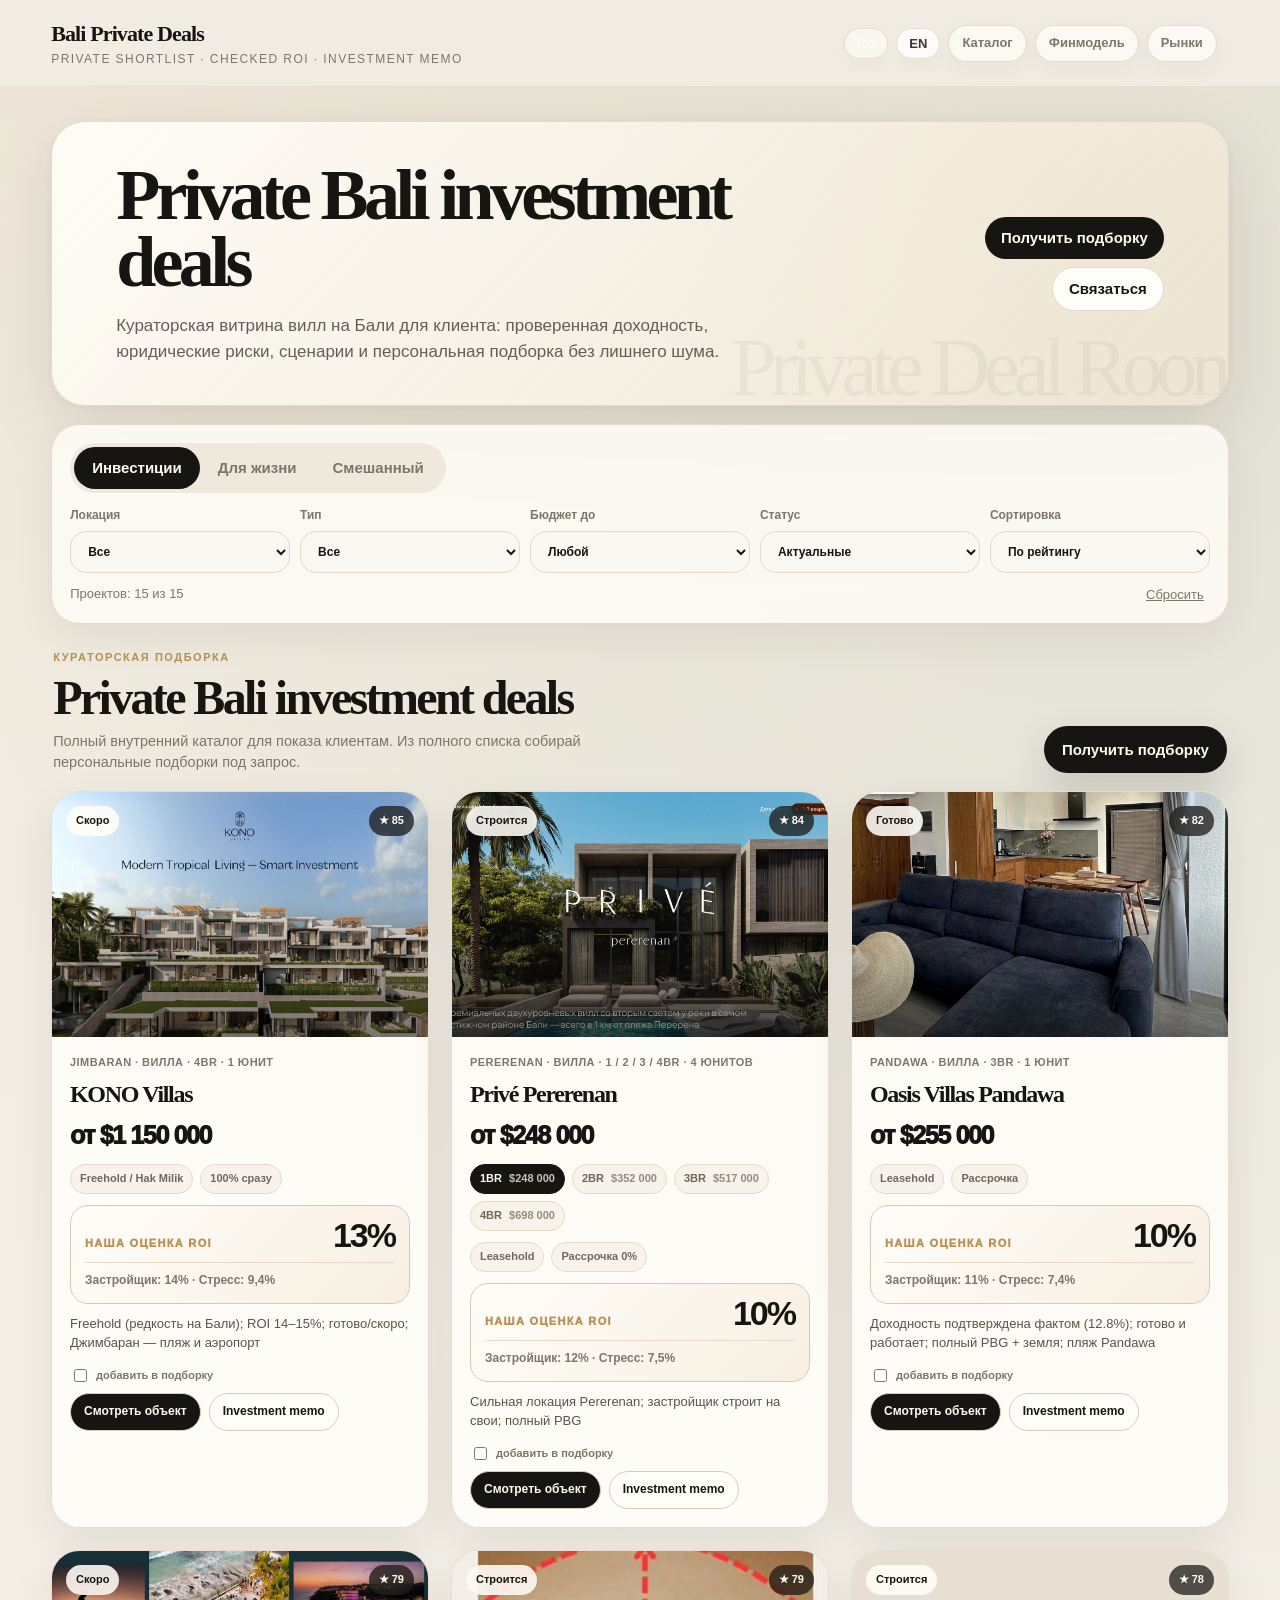
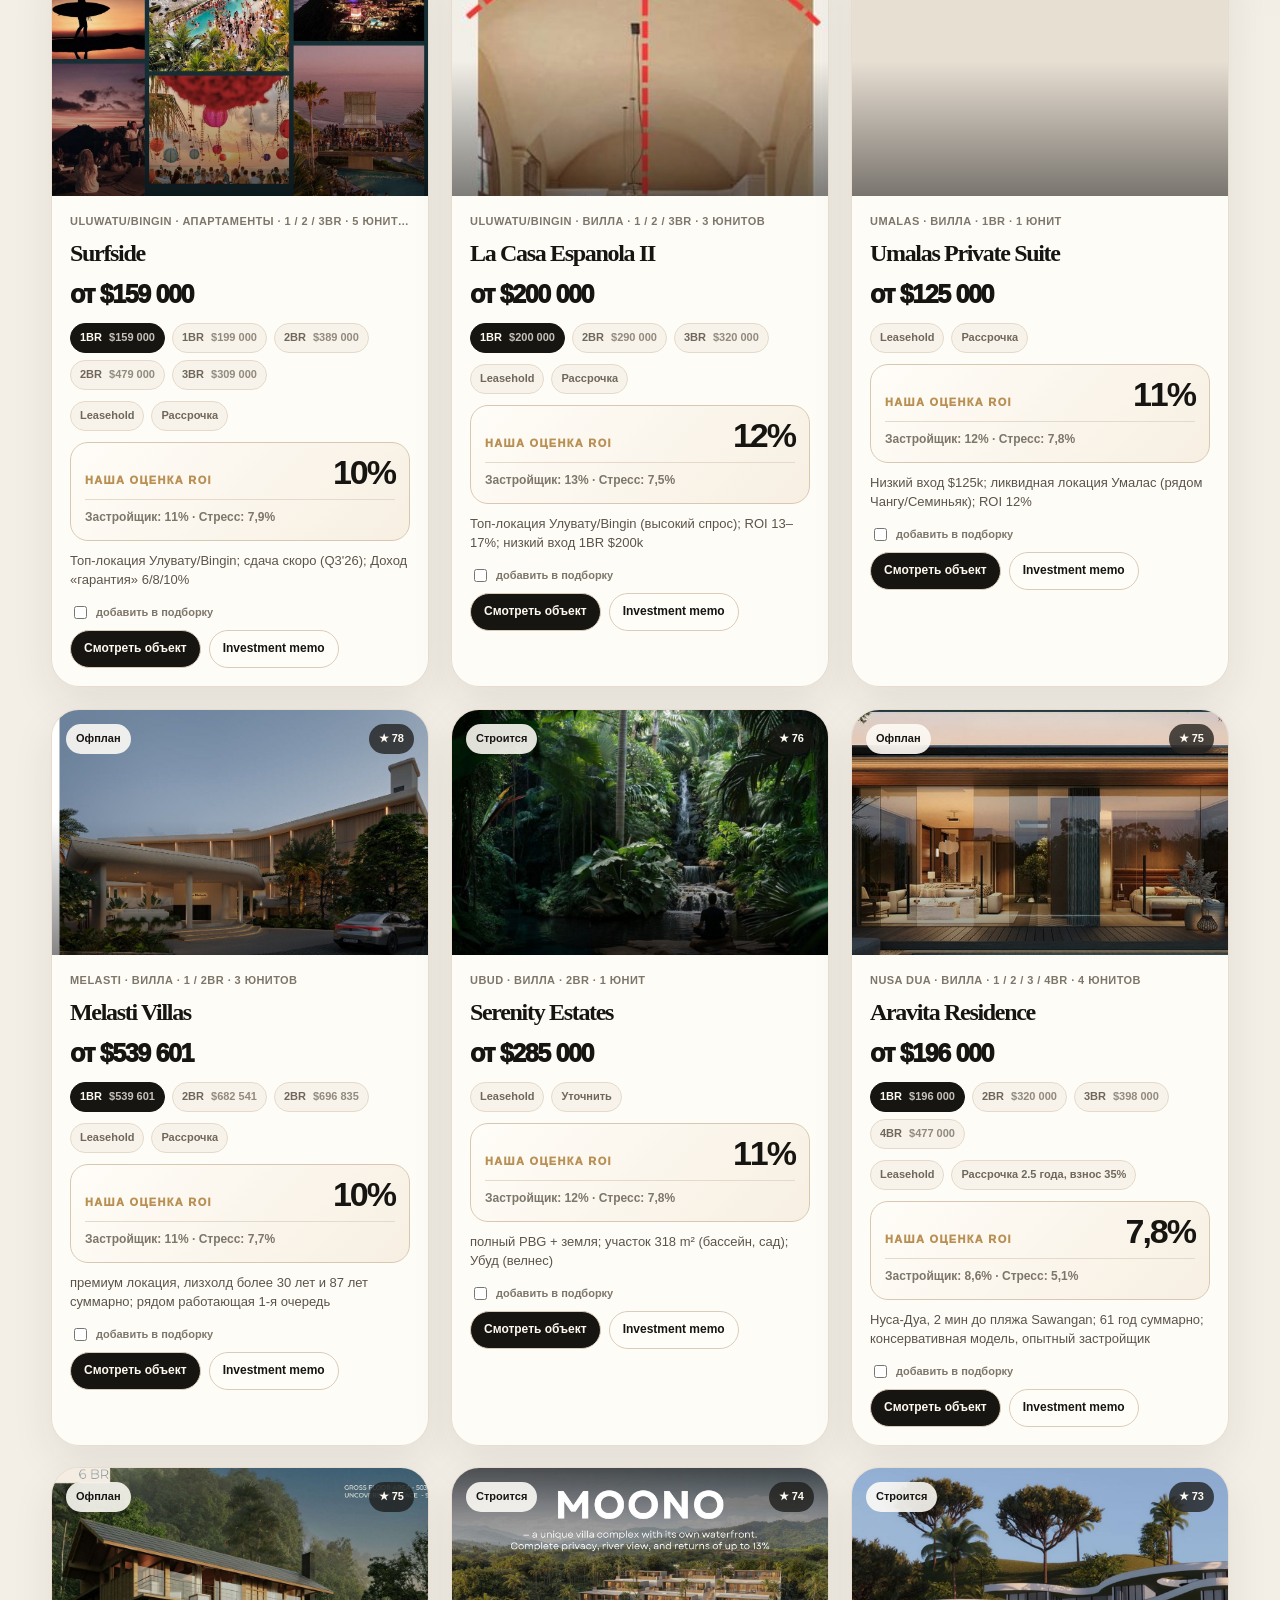
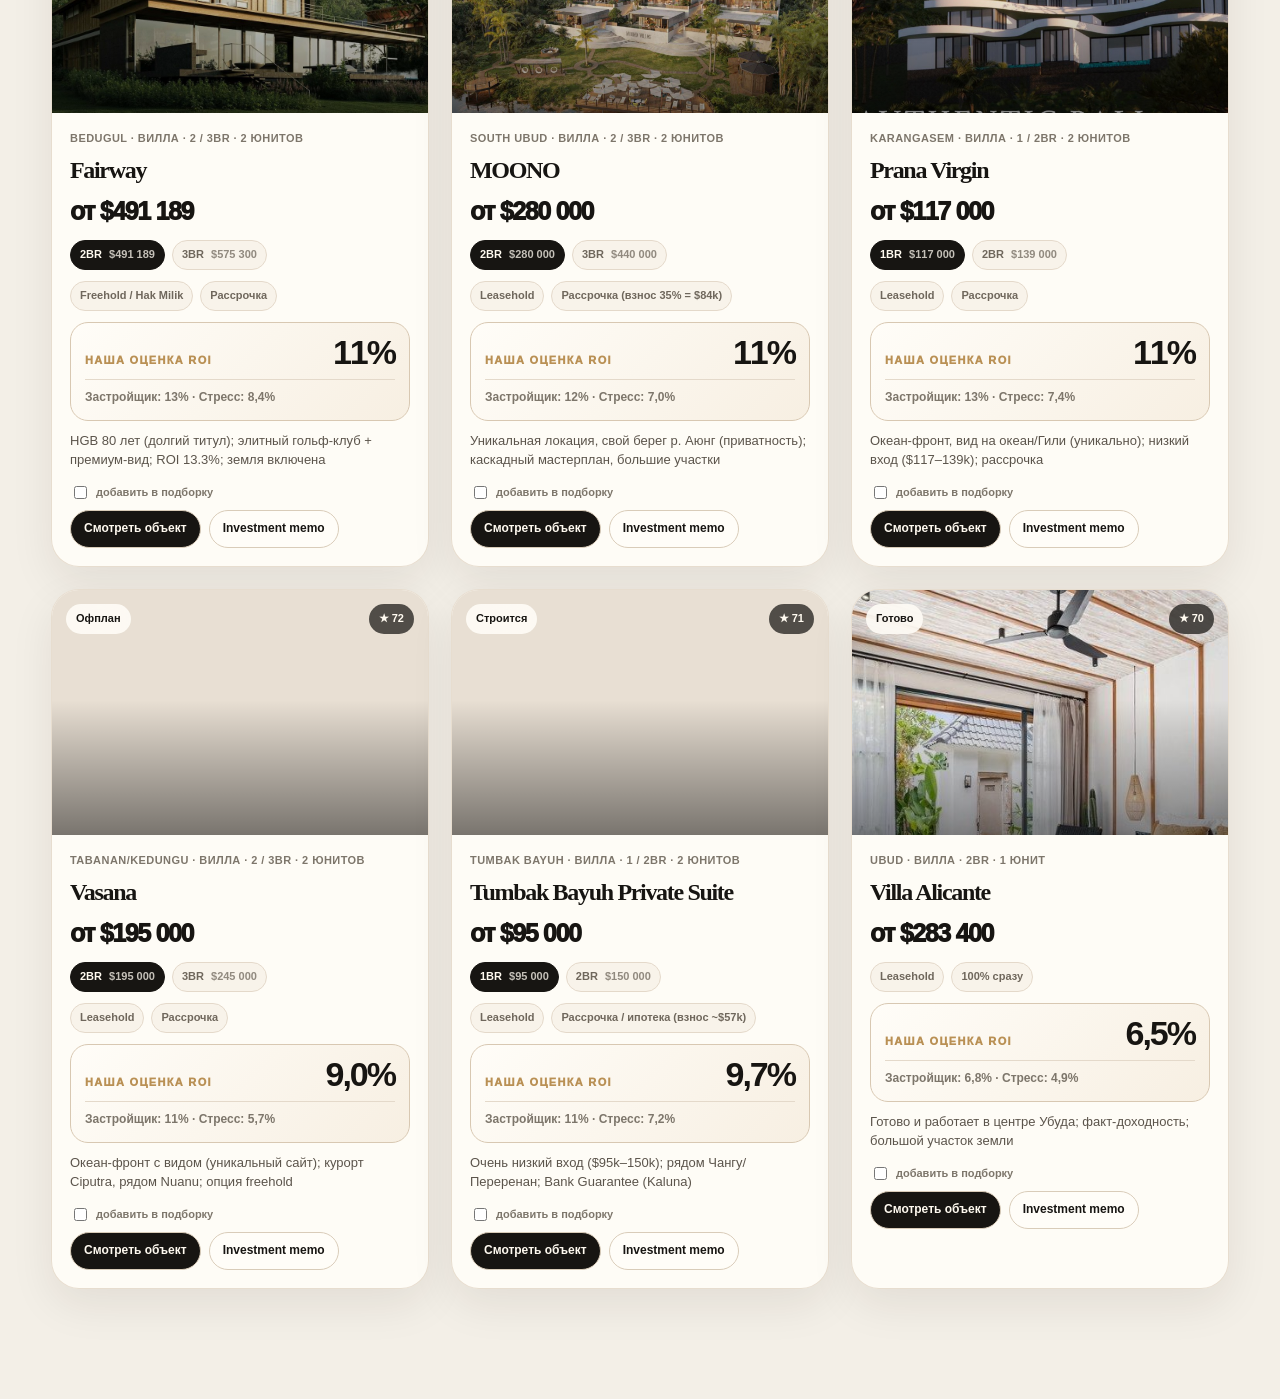
==== commit bdc5be22: "Show all catalog listings" ====
--- a/index.html
+++ b/index.html
@@ -4,7 +4,7 @@
   <meta charset="UTF-8" />
   <meta name="viewport" content="width=device-width, initial-scale=1.0" />
   <title>Bali Private Deals — Curated Bali Investment Villas</title>
-  <link rel="stylesheet" href="assets/css/styles.v17.css" />
+  <link rel="stylesheet" href="assets/css/styles.v18.css" />
 </head>
 <body>
   <header class="topbar">
@@ -88,10 +88,10 @@
     <button id="clearCompareBtn" class="mutedBtn" data-i18n="clear">Очистить</button>
   </div>
 
-  <script src="assets/js/i18n.js?v=17"></script>
-  <script src="assets/js/config.js?v=17"></script>
-  <script src="assets/js/data.js?v=17"></script>
-  <script src="assets/js/scoring.js?v=17"></script>
-  <script src="assets/js/app.v17.js"></script>
+  <script src="assets/js/i18n.js?v=18"></script>
+  <script src="assets/js/config.js?v=18"></script>
+  <script src="assets/js/data.js?v=18"></script>
+  <script src="assets/js/scoring.js?v=18"></script>
+  <script src="assets/js/app.v18.js"></script>
 </body>
 </html>
--- a/assets/css/styles.v18.css
+++ b/assets/css/styles.v18.css
@@ -0,0 +1,203 @@
+:root{
+  --bg:#f5f4ef; --card:#ffffff; --ink:#151515; --muted:#77777f; --line:#e4e0d7;
+  --accent:#111111; --accentText:#ffffff; --good:#4d8f34; --warn:#bd7b1d; --bad:#bd3f3f;
+  --soft:#faf8f2; --shadow:0 12px 35px rgba(0,0,0,.07); --r:18px;
+}
+*{box-sizing:border-box}
+html,body{margin:0;background:var(--bg);color:var(--ink);font:15px/1.45 -apple-system,BlinkMacSystemFont,"Segoe UI",Inter,Roboto,Arial,sans-serif}
+a{color:inherit;text-decoration:none}
+button,input,select{font:inherit}
+.topbar{position:sticky;top:0;z-index:20;background:rgba(245,244,239,.86);backdrop-filter:blur(16px);border-bottom:1px solid var(--line);padding:14px 22px;display:grid;grid-template-columns:1fr auto auto;align-items:center;gap:12px}
+.brand{display:flex;flex-direction:column;gap:1px;cursor:pointer}.brand b{font-size:17px}.brand span{font-size:12px;color:var(--muted)}
+.nav{display:flex;gap:8px;flex-wrap:wrap;justify-content:flex-end}.nav a{padding:8px 13px;border:1px solid var(--line);border-radius:999px;background:var(--card);font-weight:650;font-size:13px;color:var(--muted)}.nav a:hover{color:var(--ink);box-shadow:var(--shadow)}.langSwitch{display:flex;gap:4px;background:var(--card);border:1px solid var(--line);border-radius:999px;padding:4px;white-space:nowrap}.langBtn{border:0;background:transparent;border-radius:999px;padding:7px 10px;font-weight:850;font-size:12px;color:var(--muted);cursor:pointer}.langBtn.on,.langBtn.active{background:var(--accent);color:var(--accentText)}
+.wrap{max-width:1220px;margin:0 auto;padding:24px 18px 90px}.hero{display:flex;justify-content:space-between;align-items:center;gap:18px;margin-bottom:18px;background:linear-gradient(135deg,#fff,#f3eee3);border:1px solid var(--line);border-radius:24px;padding:26px}.hero h1{margin:0 0 6px;font-size:30px;letter-spacing:-.04em}.hero p{margin:0;color:var(--muted);max-width:760px}.heroActions{display:flex;gap:8px;flex-wrap:wrap;justify-content:flex-end}
+.primary,.ghost,.mutedBtn{border:0;border-radius:999px;padding:10px 16px;font-weight:750;cursor:pointer;white-space:nowrap}.primary{background:var(--accent);color:var(--accentText)}.ghost{background:var(--card);border:1px solid var(--line);color:var(--ink)}.mutedBtn{background:rgba(255,255,255,.12);color:#ddd}.linkBtn{background:none;border:0;text-decoration:underline;color:var(--muted);cursor:pointer}
+.filters{background:var(--card);border:1px solid var(--line);border-radius:20px;padding:16px;margin-bottom:18px}.modeSwitch{display:inline-flex;background:var(--soft);border-radius:999px;padding:4px;margin-bottom:14px}.modeSwitch button{border:0;background:transparent;padding:9px 14px;border-radius:999px;font-weight:750;color:var(--muted);cursor:pointer}.modeSwitch button.on{background:var(--accent);color:var(--accentText)}
+.filterGrid{display:grid;grid-template-columns:repeat(5,minmax(145px,1fr));gap:10px}.filterGrid label,.formGrid label{display:flex;flex-direction:column;gap:6px;color:var(--muted);font-size:12px;font-weight:700}.filterGrid select,.formGrid input{border:1px solid var(--line);border-radius:12px;background:var(--soft);padding:10px;color:var(--ink);font-weight:650}.metaLine{display:flex;justify-content:space-between;margin-top:12px;color:var(--muted);font-size:13px}
+.grid{display:grid;grid-template-columns:repeat(auto-fill,minmax(305px,1fr));gap:16px}.card{background:var(--card);border:1px solid var(--line);border-radius:var(--r);overflow:hidden;box-shadow:0 1px 2px rgba(0,0,0,.03);display:flex;flex-direction:column}.card:hover{box-shadow:var(--shadow);transform:translateY(-1px);transition:.15s}.media{height:190px;background:linear-gradient(135deg,#dedad0,#f9f7f2);position:relative;cursor:pointer}.media img{width:100%;height:100%;object-fit:cover;display:block}.badge{position:absolute;top:10px;left:10px;background:rgba(0,0,0,.75);color:#fff;padding:5px 10px;border-radius:999px;font-size:12px;font-weight:800}.badge.right{left:auto;right:10px;background:rgba(255,255,255,.95);color:#111}.cardBody{padding:15px;display:flex;flex-direction:column;gap:9px;flex:1}.loc{font-size:12px;color:var(--muted)}.title{font-size:17px;font-weight:800;line-height:1.22;letter-spacing:-.02em;cursor:pointer}.price{font-size:24px;font-weight:900;letter-spacing:-.04em}.chips{display:flex;flex-wrap:wrap;gap:6px}.chip{font-size:12px;border:1px solid var(--line);background:var(--soft);color:var(--muted);font-weight:750;border-radius:999px;padding:5px 9px}.roiRow{display:grid;grid-template-columns:repeat(3,1fr);gap:6px}.roiBox{background:var(--soft);border:1px solid var(--line);border-radius:12px;padding:8px}.roiBox b{display:block;font-size:15px}.roiBox span{font-size:11px;color:var(--muted);font-weight:700}.why,.redFlags,.legalNote{border-left:3px solid var(--line);padding-left:10px;font-size:13px;color:#333}.redFlags{border-left-color:var(--warn)}.legalNote{border-left-color:var(--good)}.actions{display:flex;gap:8px;flex-wrap:wrap;margin-top:auto}.smallBtn{border:1px solid var(--line);background:var(--soft);border-radius:999px;padding:8px 11px;font-weight:750;font-size:13px;cursor:pointer}.checkLine{display:flex;gap:8px;align-items:center;color:var(--muted);font-size:13px}.checkLine input{accent-color:#111}
+.compareBar{position:fixed;left:50%;bottom:18px;transform:translateX(-50%);background:#111;color:#fff;border-radius:999px;box-shadow:var(--shadow);padding:10px 10px 10px 18px;display:flex;align-items:center;gap:12px;z-index:40}.hidden{display:none!important}.shortlistPanel{background:#111;color:#fff;border-radius:20px;padding:14px 16px;margin-bottom:16px}.shortlistPanel input{width:100%;margin-top:8px;border:1px solid rgba(255,255,255,.2);border-radius:12px;background:#222;color:#fff;padding:11px}
+.panel{background:var(--card);border:1px solid var(--line);border-radius:22px;padding:20px;box-shadow:0 1px 2px rgba(0,0,0,.03)}.detail{max-width:940px;margin:0 auto}.detailHero{display:grid;grid-template-columns:1.2fr .8fr;gap:18px;margin-bottom:16px}.galleryHero{height:420px;border-radius:20px;overflow:hidden;background:var(--soft)}.galleryHero img{width:100%;height:100%;object-fit:cover}.detailHead h1{font-size:34px;letter-spacing:-.04em;margin:0 0 8px}.detailPrice{font-size:34px;font-weight:900;letter-spacing:-.05em}.sectionTitle{font-size:12px;letter-spacing:.08em;text-transform:uppercase;color:var(--muted);font-weight:900;margin:24px 0 10px}.factGrid,.kpiGrid{display:grid;grid-template-columns:repeat(auto-fill,minmax(150px,1fr));gap:10px}.fact,.kpi{background:var(--soft);border:1px solid var(--line);border-radius:14px;padding:11px}.fact b,.kpi b{display:block;font-size:18px}.fact span,.kpi span{font-size:11px;color:var(--muted);font-weight:800}.twoCols{display:grid;grid-template-columns:1fr 1fr;gap:12px}.textBox{background:var(--soft);border:1px solid var(--line);border-radius:14px;padding:14px}.textBox.warn{background:#fff7e8}.textBox.good{background:#f1faed}.tableBox{overflow-x:auto}table{width:100%;border-collapse:collapse;background:var(--card)}th,td{padding:10px;border-bottom:1px solid var(--line);text-align:left;vertical-align:top}th{font-size:12px;text-transform:uppercase;letter-spacing:.05em;color:var(--muted)}td.best{color:var(--good);font-weight:900}.modelLayout{display:grid;grid-template-columns:420px 1fr;gap:16px}.formGrid{display:grid;grid-template-columns:1fr 1fr;gap:10px}.inputPanel{position:sticky;top:86px;align-self:start}.note{font-size:12px;color:var(--muted)}
+.memo{max-width:860px;margin:0 auto;background:#fff}.memoHeader{border-bottom:3px solid #111;padding-bottom:18px;margin-bottom:18px;display:flex;justify-content:space-between;gap:18px}.memoHeader h1{margin:0;font-size:28px}.memoPrice{text-align:right;font-size:30px;font-weight:900}.memoFooter{border-top:1px solid var(--line);padding-top:12px;margin-top:20px;color:var(--muted);font-size:11px}
+@media(max-width:820px){.hero,.detailHero,.modelLayout{grid-template-columns:1fr;display:grid}.filterGrid{grid-template-columns:1fr 1fr}.formGrid{grid-template-columns:1fr}.topbar{grid-template-columns:1fr;align-items:flex-start}.nav{justify-content:flex-start}.galleryHero{height:260px}.twoCols{grid-template-columns:1fr}.inputPanel{position:static}.hero h1{font-size:24px}}
+@media print{.no-print,.topbar,.compareBar,.filters,.heroActions{display:none!important}.wrap{padding:0;max-width:none}.panel,.card,.memo{border:0;box-shadow:none}.hero{border:0;background:#fff;padding:0;margin-bottom:12px}.detailHero{grid-template-columns:1fr 1fr}.galleryHero{height:240px}body{background:#fff;color:#111}.sectionTitle{break-after:avoid}.textBox,.fact,.kpi{break-inside:avoid}}
+
+.statusBadge{position:absolute;bottom:10px;left:10px;background:rgba(255,255,255,.92);color:#111;padding:5px 10px;border-radius:999px;font-size:11px;font-weight:900;border:1px solid rgba(0,0,0,.08)}
+.statusBadge.Sold,.statusBadge.Archive,.statusBadge.Draft{background:#fee2e2;color:#991b1b}.statusBadge.Reserved{background:#fef3c7;color:#92400e}.statusBadge.Available{background:#dcfce7;color:#166534}
+.chartGrid{display:grid;grid-template-columns:1fr 1fr;gap:12px;margin:14px 0}.chartCard{background:var(--soft);border:1px solid var(--line);border-radius:16px;padding:14px}.chartCard h3{margin:0 0 10px;font-size:14px}.barRow{display:grid;grid-template-columns:120px 1fr 86px;gap:10px;align-items:center;margin:9px 0}.barTrack{height:24px;background:#eee7dc;border-radius:999px;overflow:hidden}.barFill{height:100%;background:#111;border-radius:999px}.barFill.soft{background:#8b7b60}.barFill.good{background:var(--good)}.barFill.warn{background:var(--warn)}.svgChart{width:100%;height:260px;background:#fff;border:1px solid var(--line);border-radius:14px;overflow:hidden}.legend{display:flex;gap:10px;flex-wrap:wrap;font-size:12px;color:var(--muted);margin-top:8px}.dot{width:10px;height:10px;border-radius:50%;display:inline-block;background:#111}.dot.good{background:var(--good)}.dot.warn{background:var(--warn)}.dot.soft{background:#8b7b60}.heat-good{background:#e7f7df}.heat-mid{background:#fff3ce}.heat-low{background:#fee2e2}.expenseStack{height:28px;border-radius:999px;overflow:hidden;display:flex;background:#eee;margin:10px 0}.expenseStack span{display:block;height:100%}.insightBox{background:#111;color:#fff;border-radius:18px;padding:16px;margin:14px 0}.insightBox b{display:block;font-size:18px;margin-bottom:4px}.uploadBox{background:#eef6ff;border:1px solid #bfdbfe;border-radius:16px;padding:14px;margin:14px 0;color:#1e3a8a}.uploadBox code{background:rgba(255,255,255,.6);padding:2px 5px;border-radius:6px}
+@media(max-width:900px){.chartGrid{grid-template-columns:1fr}.filterGrid{grid-template-columns:1fr 1fr}}
+
+/* Finance v3 — investment forecast layout */
+.financeWrap{max-width:1180px}.financeHero{background:#fff;border-color:#e8e5dd}.quickModelPanel{margin-bottom:18px}.quickModelHead{display:flex;justify-content:space-between;gap:18px;align-items:end;margin-bottom:14px}.quickModelHead h2{margin:4px 0 0;font-size:20px;letter-spacing:-.02em}.eyebrow,.forecastTitle{font-size:12px;letter-spacing:.09em;text-transform:uppercase;color:#78746a;font-weight:850}.objectSelectLabel{min-width:360px;display:flex;flex-direction:column;gap:6px;color:var(--muted);font-size:12px;font-weight:800}.objectSelectLabel select{border:1px solid var(--line);border-radius:14px;background:var(--soft);padding:10px;color:var(--ink);font-weight:650}.financeInputs{grid-template-columns:repeat(6,1fr)}
+.forecastShell{display:flex;flex-direction:column;gap:20px}.paymentCards{display:grid;grid-template-columns:repeat(3,1fr);gap:14px}.payOption{background:#f7f6f2;border:1px solid transparent;border-radius:18px;padding:16px;min-height:198px}.payOption.active{background:#f8f8f5;border:2px solid #111}.payTop{display:flex;justify-content:space-between;align-items:center;gap:10px}.payTop h3{margin:0;font-size:15px}.payTop span{background:#ecebe6;border-radius:999px;padding:4px 9px;font-weight:800;color:#333}.payPrice{font-size:24px;font-weight:950;letter-spacing:-.04em;margin:12px 0}.payPrice em{font-size:14px;color:#8b877d;text-decoration:line-through;font-style:normal;font-weight:650;margin-left:5px}.payStripe{height:10px;border-radius:999px;display:flex;overflow:hidden;background:#eee;margin:8px 0 12px}.payStripe i{display:block}.payLegend{display:grid;gap:6px}.payLegend div{display:grid;grid-template-columns:10px 44px 1fr;gap:8px;align-items:center;color:#7d786e;font-size:12px}.payLegend i{width:9px;height:9px;border-radius:50%;display:block}.payLegend b{color:#333}.forecastGrid{display:grid;grid-template-columns:1.65fr 1fr;gap:20px}.forecastCard{background:#fff;border:1px solid #e6e4dd;border-radius:18px;padding:24px;box-shadow:0 2px 8px rgba(0,0,0,.04)}.forecastCard h2{margin:0 0 18px;font-size:18px;letter-spacing:-.02em}.cardHead{display:flex;justify-content:space-between;gap:14px;align-items:center;margin-bottom:14px}.cardHead h2{margin:0}.segMini{background:#efeee9;border-radius:12px;padding:4px;display:flex;gap:2px}.segMini button{border:0;background:transparent;border-radius:10px;padding:6px 10px;color:#777;font-weight:800}.segMini button.on{background:#fff;color:#111;box-shadow:0 1px 4px rgba(0,0,0,.1)}.forecastTable th{background:#f2f1ed;color:#8a857a}.forecastTable td,.forecastTable th{padding:10px 16px;border-bottom:1px solid #eee;text-align:right}.forecastTable td:first-child,.forecastTable th:first-child{text-align:left}.forecastTable .section td{background:#f6f5f1;color:#8a857a;text-transform:uppercase;font-size:12px;letter-spacing:.06em;font-weight:850;text-align:left}.forecastTable .neg td:not(:first-child){color:#dc2626}.forecastTable .bold td{font-weight:900}.forecastTable .total td{background:#080906;color:#fff;font-weight:950}.forecastTable .total td:last-child{color:#bef264}.donutWrap{display:grid;gap:16px;justify-items:center}.donut{width:210px;height:210px;border-radius:50%;display:grid;place-items:center;position:relative}.donut:after{content:'';position:absolute;inset:58px;background:#fff;border-radius:50%}.donut div{position:relative;z-index:1;text-align:center}.donut span{display:block;color:#8a857a;font-size:11px;font-weight:900;letter-spacing:.08em}.donut b{display:block;font-size:20px}.donutLegend{width:100%;display:grid;gap:8px}.donutLegend div{display:grid;grid-template-columns:12px 1fr auto;gap:9px;align-items:center;color:#777}.donutLegend i{width:10px;height:10px;border-radius:50%}.donutLegend b{color:#111}.capChart{height:275px;display:flex;align-items:end;justify-content:space-around;border-bottom:1px solid #ddd;background:repeating-linear-gradient(to top,transparent 0,transparent 49px,#e4e0d7 50px);padding:0 12px 22px}.capCol{height:100%;display:flex;flex-direction:column;justify-content:end;align-items:center;gap:8px;color:#777}.capBar{width:44px;border-radius:7px 7px 0 0;overflow:hidden;display:flex;flex-direction:column-reverse;background:#c8f35e}.capBar i{display:block;width:100%}.capBar .paid{background:#c8f35e}.capBar .cap{background:#65a30d}.capBar .rent{background:#4d7c0f}.dot.paid{background:#c8f35e}.dot.cap{background:#65a30d}.dot.rent{background:#4d7c0f}.returnsTop{display:flex;justify-content:space-between;gap:20px;margin:8px 0 18px}.returnsTop span,.returnStats span{display:block;font-size:11px;text-transform:uppercase;letter-spacing:.08em;color:#8a857a;font-weight:900}.returnsTop b{font-size:38px;color:#65a30d;letter-spacing:-.06em}.returnsTop div:last-child{text-align:right}.returnsTop div:last-child b{font-size:22px;color:#111}.returnStats{display:grid;grid-template-columns:repeat(3,1fr);background:#f8f7f3;border-radius:16px;overflow:hidden;margin:8px 0 30px}.returnStats div{padding:12px;border-right:1px solid #e8e5dd}.returnStats div:last-child{border-right:0}.returnStats b{display:block;font-size:16px}.basedOn{border-top:1px solid #eee;padding-top:16px;color:#777;font-size:12px}.paymentPlanCard{padding:0;overflow:hidden}.darkHead{background:#080906;color:#fff;padding:14px 16px;margin:0}.darkHead h2{color:#fff}.darkHead strong{font-size:18px}.planBar{margin:16px;height:28px;background:#f6c21a;border-radius:8px;overflow:hidden;display:flex}.planBar span{display:grid;place-items:center;color:#fff;font-weight:950}.planDetails{padding:0 16px 20px}.planDetails div{display:grid;grid-template-columns:12px 1fr auto;gap:8px;align-items:center}.planDetails i{width:10px;height:10px;border-radius:50%;background:#f6c21a}.planDetails span{color:#888}.planDetails b{font-size:20px}.lowerCharts{grid-template-columns:1fr 1fr}.wideCard{grid-column:1/-1}.scenarioBarRow{display:grid;grid-template-columns:105px 1fr 110px;gap:10px;align-items:center;margin:14px 0}.scenarioBarRow div{height:30px;background:#f1eee6;border-radius:999px;overflow:hidden}.scenarioBarRow span{display:block;height:100%;border-radius:999px;background:linear-gradient(90deg,#c8f35e,#65a30d)}.scenarioBarRow em{font-style:normal;font-weight:850}.svgChart.refined{height:275px;background:#fff;border:0;border-radius:0}.heat-good{background:#e7f7df}.heat-mid{background:#fff3ce}.heat-low{background:#fee2e2}
+@media(max-width:980px){.financeInputs{grid-template-columns:1fr 1fr}.paymentCards,.forecastGrid,.lowerCharts{grid-template-columns:1fr}.wideCard{grid-column:auto}.quickModelHead{display:block}.objectSelectLabel{min-width:0;margin-top:12px}.forecastCard{padding:16px}.paymentCards{gap:10px}.returnsTop b{font-size:30px}}
+@media print{.quickModelPanel{display:none}.forecastCard{break-inside:avoid}.paymentCards{grid-template-columns:repeat(3,1fr)}.forecastGrid{grid-template-columns:1.55fr 1fr}.lowerCharts{grid-template-columns:1fr 1fr}.wideCard{grid-column:1/-1}.forecastCard{box-shadow:none}.wrap.financeWrap{max-width:none}.topbar{display:none}.financeHero{display:none}}
+
+/* Markets v4 */
+.marketsWrap{max-width:1260px}.marketHero{background:linear-gradient(135deg,#fff,#f3efe6)}.marketVerdicts{display:grid;grid-template-columns:repeat(4,1fr);gap:12px;margin:0 0 18px}.verdict{background:#fff;border:1px solid var(--line);border-radius:18px;padding:16px;box-shadow:0 2px 8px rgba(0,0,0,.035)}.verdict.black{background:#080906;color:#fff}.verdict span{display:block;font-size:11px;text-transform:uppercase;letter-spacing:.08em;color:#8a857a;font-weight:900}.verdict.black span{color:#cfcac0}.verdict b{display:block;font-size:24px;letter-spacing:-.04em;margin:4px 0}.verdict p{margin:0;color:#777}.verdict.black p{color:#ddd}.marketCards{display:grid;grid-template-columns:repeat(4,1fr);gap:14px;margin-bottom:18px}.marketCard{background:#fff;border:1px solid var(--line);border-radius:22px;padding:18px;box-shadow:0 2px 8px rgba(0,0,0,.04)}.marketCard.featured{border:2px solid #111}.marketCardTop{display:flex;justify-content:space-between;gap:10px;align-items:flex-start}.marketFlag{font-size:26px}.marketCard h2{margin:4px 0 0;font-size:24px;letter-spacing:-.04em}.marketCard p{margin:0;color:#777}.marketTag{background:#f4f1e8;border-radius:999px;padding:6px 10px;font-size:11px;font-weight:900;color:#6f685c;white-space:nowrap}.marketKpis{display:grid;gap:10px;margin:18px 0}.marketKpis div span{display:block;font-size:11px;text-transform:uppercase;letter-spacing:.08em;color:#8a857a;font-weight:900}.marketKpis div b{display:block;font-size:20px;letter-spacing:-.03em}.marketMiniBar{height:8px;background:#efeae0;border-radius:999px;overflow:hidden;margin-top:5px}.marketMiniBar i{display:block;height:100%;background:#111;border-radius:999px}.marketMiniBar i.green{background:#65a30d}.marketMiniBar i.orange{background:#f6b91a}.miniScore{display:grid;grid-template-columns:95px 1fr 42px;gap:8px;align-items:center;margin:8px 0;font-size:12px;color:#777}.miniScore div{height:9px;background:#f0ece4;border-radius:999px;overflow:hidden}.miniScore i{display:block;height:100%;background:#111;border-radius:999px}.miniScore b{font-size:12px;color:#111}.marketText,.marketRisk{background:#f8f6f0;border:1px solid #eee9df;border-radius:14px;padding:12px;margin-top:12px}.marketText b,.marketRisk b{display:block;font-size:12px;text-transform:uppercase;letter-spacing:.06em;color:#777;margin-bottom:4px}.marketRisk{background:#fff7e8}.marketCharts{display:grid;grid-template-columns:1fr 1fr;gap:14px;margin-bottom:18px}.marketChartCard{background:#fff;border:1px solid var(--line);border-radius:22px;padding:20px;box-shadow:0 2px 8px rgba(0,0,0,.04)}.marketChartCard h2{margin:0 0 4px;font-size:20px}.marketChartCard p{margin:0 0 16px;color:#777}.marketBarRow{display:grid;grid-template-columns:90px 1fr 90px;gap:12px;align-items:center;margin:13px 0}.marketBarRow span{font-weight:850}.marketBarRow div{height:30px;background:#f0ece4;border-radius:999px;overflow:hidden}.marketBarRow i{display:block;height:100%;background:linear-gradient(90deg,#c8f35e,#65a30d);border-radius:999px}.marketBarRow i.entry{background:linear-gradient(90deg,#f6c21a,#b45309)}.marketBarRow b{text-align:right}.marketDecision{margin-bottom:18px}.decisionGrid{display:grid;grid-template-columns:repeat(4,1fr);gap:12px}.decisionGrid div{background:#f8f6f0;border:1px solid #eee9df;border-radius:14px;padding:14px}.decisionGrid b{display:block;margin-bottom:6px}.decisionGrid span{color:#777}.marketMatrix table th{background:#111;color:#fff}.marketMatrix table td{background:#fff}.marketMatrix table tr:nth-child(even) td{background:#faf9f5}.pill{display:inline-block;border-radius:999px;padding:5px 10px;font-weight:900}.scoreGood{background:#dcfce7;color:#166534}.scoreMid{background:#fef3c7;color:#92400e}.scoreLow{background:#fee2e2;color:#991b1b}
+@media(max-width:1050px){.marketVerdicts,.marketCards,.marketCharts,.decisionGrid{grid-template-columns:1fr 1fr}.marketCardTop{display:block}.marketTag{display:inline-block;margin-top:8px}}
+@media(max-width:660px){.marketVerdicts,.marketCards,.marketCharts,.decisionGrid{grid-template-columns:1fr}.marketBarRow{grid-template-columns:76px 1fr 74px}.miniScore{grid-template-columns:82px 1fr 38px}.heroActions{justify-content:flex-start}.marketMatrix{padding:12px}}
+@media print{.marketVerdicts,.marketCards{grid-template-columns:repeat(4,1fr)}.marketCharts,.decisionGrid{grid-template-columns:1fr 1fr}.marketCard,.marketChartCard,.verdict{box-shadow:none;break-inside:avoid}.marketHero{display:none}.marketMatrix table th{background:#111!important;color:#fff!important}.marketMatrix{break-before:page}}
+
+/* v5 language switch + project grouping */
+.langSwitch{display:inline-flex;background:var(--soft);border:1px solid var(--line);border-radius:999px;padding:3px;gap:2px}
+.langBtn{border:0;background:transparent;border-radius:999px;padding:7px 10px;font-size:12px;font-weight:900;color:var(--muted);cursor:pointer}.langBtn.on{background:var(--accent);color:var(--accentText)}
+.unitPicker{background:var(--soft);border:1px solid var(--line);border-radius:14px;padding:10px;display:grid;gap:8px}.unitTitle{font-size:11px;text-transform:uppercase;letter-spacing:.07em;color:var(--muted);font-weight:900}.unitButtons{display:flex;flex-wrap:wrap;gap:6px}.unitBtn{border:1px solid var(--line);background:#fff;border-radius:999px;padding:7px 10px;font-size:12px;font-weight:850;color:#555;cursor:pointer}.unitBtn.on{background:#111;color:#fff;border-color:#111}.detailUnitSwitch{background:#fff;border:1px solid var(--line);border-radius:16px;padding:12px;margin-bottom:12px;display:flex;flex-wrap:wrap;gap:8px;align-items:center}.detailUnitSwitch b{margin-right:6px}.projectCard .price{font-size:24px}.topbar{flex-wrap:wrap}.nav{margin-left:auto}@media(max-width:680px){.nav{order:3;width:100%;margin-left:0}.langSwitch{margin-left:auto}.unitButtons{display:grid;grid-template-columns:1fr 1fr}.unitBtn{white-space:nowrap}.detailUnitSwitch{align-items:flex-start}}
+
+/* v6 cache/layout fix: keep RU/EN visible in header */
+.topbar{display:grid!important;grid-template-columns:1fr auto auto!important;align-items:center!important;gap:12px!important}
+.nav{margin-left:0!important;justify-content:flex-end!important}
+.langSwitch{display:flex!important;align-items:center!important;justify-self:end!important;background:var(--card)!important;border:1px solid var(--line)!important;border-radius:999px!important;padding:4px!important;gap:4px!important;white-space:nowrap!important}
+.langBtn{min-width:38px!important}
+@media(max-width:760px){.topbar{grid-template-columns:1fr auto!important}.nav{grid-column:1 / -1;justify-content:flex-start!important;width:100%}.langSwitch{grid-column:2;grid-row:1}}
+
+
+/* v7: language buttons are inside the main navigation so they cannot disappear off-screen */
+.navLangBtn{padding:8px 12px;border:1px solid #111;border-radius:999px;background:#111;color:#fff;font-weight:900;font-size:13px;cursor:pointer;line-height:1}
+.navLangBtn[data-lang="en"]{background:#fff;color:#111;border-color:var(--line)}
+.navLangBtn.on{background:#111!important;color:#fff!important;border-color:#111!important}
+.navLangBtn:not(.on){opacity:.82}
+.topbar{overflow:visible!important}.nav{margin-left:auto;align-items:center}
+@media(max-width:820px){.nav{width:100%;justify-content:flex-start}.navLangBtn{padding:7px 10px}}
+
+/* v8 photo system */
+.langBtn.on{background:#111!important;color:#fff!important;border-color:#111!important}
+.galleryBlock{display:flex;flex-direction:column;gap:10px}.thumbRow{display:grid;grid-template-columns:repeat(4,1fr);gap:8px}.thumb{height:84px;border-radius:12px;overflow:hidden;background:linear-gradient(135deg,#dedad0,#f9f7f2);border:1px solid var(--line);position:relative}.thumb img{width:100%;height:100%;object-fit:cover;display:block}.media.imgMissing::after,.galleryHero.imgMissing::after,.thumb.imgMissing::after{content:'Photo coming soon';position:absolute;inset:0;display:flex;align-items:center;justify-content:center;color:#8b877d;font-weight:850;background:linear-gradient(135deg,#e7e3d9,#faf8f2)}.galleryHero{position:relative}.media{position:relative}
+
+
+/* v9 compact catalog cards */
+.projectCard .media{height:172px}
+.projectCard .cardBody{padding:12px;gap:7px}
+.projectCard .loc{font-size:11px;line-height:1.25}
+.projectCard .title{font-size:16px;line-height:1.15}
+.projectCard .price{font-size:20px;line-height:1.05;margin-top:-1px}
+.projectCard .chip{font-size:10.5px;padding:3px 7px;line-height:1.15;max-width:100%;overflow:hidden;text-overflow:ellipsis;white-space:nowrap}
+.projectCard .chips{gap:4px}
+.projectCard .unitPicker{padding:7px;border-radius:11px;gap:5px;background:#fff;border-color:#eee8dd}
+.projectCard .unitTitle{font-size:9.5px;letter-spacing:.06em}
+.projectCard .unitButtons{gap:4px}
+.projectCard .unitBtn{font-size:10.5px;padding:5px 7px;line-height:1.1}
+.projectCard .roiRow{gap:4px}
+.projectCard .roiBox{padding:5px 6px;border-radius:10px}
+.projectCard .roiBox b{font-size:13px;line-height:1.05}
+.projectCard .roiBox span{font-size:9px;line-height:1.05;display:block;margin-top:2px}
+.projectCard .why,.projectCard .redFlags,.projectCard .legalNote{font-size:11.5px;line-height:1.25;padding-left:8px;display:-webkit-box;-webkit-line-clamp:2;-webkit-box-orient:vertical;overflow:hidden}
+.projectCard .actions{gap:6px}.projectCard .smallBtn{font-size:11.5px;padding:6px 9px}.projectCard .checkLine{font-size:11.5px}
+.projectCard .badge{font-size:11px;padding:4px 8px}.projectCard .badge.right{font-size:11px}.projectCard .statusBadge{font-size:10px;padding:4px 8px}
+@media(min-width:1100px){.grid{grid-template-columns:repeat(auto-fill,minmax(285px,1fr));gap:14px}}
+
+
+/* v10 true compact catalog cards */
+.grid{grid-template-columns:repeat(auto-fill,minmax(270px,1fr));gap:13px}
+.projectCard{border-radius:16px}
+.projectCard .media{height:148px}
+.projectCard .cardBody{padding:11px 12px 12px;gap:6px}
+.projectCard .loc{font-size:10.5px;line-height:1.2;white-space:nowrap;overflow:hidden;text-overflow:ellipsis}
+.projectCard .title{font-size:15.5px;line-height:1.14;margin-top:0}
+.projectCard .price{font-size:19px;line-height:1;margin:2px 0 4px;letter-spacing:-.045em}
+.projectCard .compactChips{gap:4px;margin-top:0}
+.projectCard .chip{font-size:10px;padding:3px 7px;line-height:1;border-radius:999px;max-width:47%;white-space:nowrap;overflow:hidden;text-overflow:ellipsis}
+.projectCard .catalogMetaPill{font-size:10.5px;line-height:1.15;color:var(--muted);background:#fff;border:1px solid var(--line);border-radius:999px;padding:5px 8px;white-space:nowrap;overflow:hidden;text-overflow:ellipsis}
+.projectCard .compactRoi{display:grid;grid-template-columns:repeat(3,1fr);gap:4px;margin-top:2px}
+.projectCard .roiBox{padding:5px 5px 4px;border-radius:9px;min-height:42px;background:#fff}
+.projectCard .roiBox b{font-size:13px;line-height:1;font-weight:900}
+.projectCard .roiBox span{font-size:8.8px;line-height:1;color:var(--muted);font-weight:800;text-transform:uppercase;letter-spacing:.02em;margin-top:4px;display:block}
+.projectCard .unitPicker{padding:6px;border-radius:10px;gap:5px;margin:0}
+.projectCard .unitTitle{font-size:9px;letter-spacing:.08em}
+.projectCard .unitButtons{gap:4px}
+.projectCard .unitBtn{font-size:10px;padding:5px 7px;border-radius:999px;line-height:1.05}
+.projectCard .catalogTeaser{font-size:11px;line-height:1.22;color:#333;border-left:2px solid var(--line);padding-left:7px;display:-webkit-box;-webkit-line-clamp:2;-webkit-box-orient:vertical;overflow:hidden;min-height:27px}
+.projectCard .why,.projectCard .redFlags,.projectCard .legalNote{display:none!important}
+.projectCard .catalogFooter{display:flex;align-items:center;justify-content:space-between;gap:8px;margin-top:2px}
+.projectCard .compactCheck{font-size:10.5px;line-height:1.1;gap:5px;min-width:0;flex:1}
+.projectCard .compactCheck input{width:13px;height:13px;flex:0 0 auto}
+.projectCard .compactActions{gap:4px;flex:0 0 auto;margin:0}
+.projectCard .smallBtn{font-size:10.5px;padding:5px 7px;line-height:1.05}
+.projectCard .badge{font-size:10.5px;padding:4px 8px}.projectCard .badge.right{font-size:10.5px}.projectCard .statusBadge{font-size:9.5px;padding:4px 8px}
+@media(min-width:1200px){.grid{grid-template-columns:repeat(4,minmax(250px,1fr))}}
+@media(max-width:820px){.grid{grid-template-columns:repeat(auto-fill,minmax(255px,1fr))}.projectCard .media{height:142px}}
+
+.galleryNav{position:absolute;top:50%;transform:translateY(-50%);z-index:3;width:42px;height:42px;border-radius:999px;border:1px solid rgba(255,255,255,.55);background:rgba(0,0,0,.34);color:#fff;font-size:32px;line-height:1;display:flex;align-items:center;justify-content:center;cursor:pointer;backdrop-filter:blur(4px)}
+.galleryPrev{left:12px}.galleryNext{right:12px}
+.galleryNav:hover{background:rgba(0,0,0,.55)}
+.thumb{cursor:pointer;opacity:.76;transition:opacity .15s,border-color .15s,transform .15s}
+.thumb:hover,.thumb.active{opacity:1;border-color:var(--accent);transform:translateY(-1px)}
+@media(max-width:820px){.galleryNav{width:36px;height:36px;font-size:28px}.thumbRow{grid-template-columns:repeat(3,1fr)}}
+
+
+/* v12 gallery + lightbox fix */
+.thumb{cursor:pointer;transition:transform .14s ease,border-color .14s ease,box-shadow .14s ease,opacity .14s ease}
+.thumb:hover{transform:translateY(-1px);box-shadow:0 8px 18px rgba(0,0,0,.10)}
+.thumb.active{border:2px solid var(--accent,#111);box-shadow:0 0 0 3px rgba(0,0,0,.06)}
+.galleryHero img{cursor:zoom-in}.galleryHero{user-select:none}.galleryNav{pointer-events:auto}.galleryNav:active{transform:translateY(-50%) scale(.96)}
+body.noScroll{overflow:hidden}
+#galleryLightbox{display:none;position:fixed;inset:0;z-index:9999;align-items:center;justify-content:center;background:rgba(0,0,0,.86);padding:32px}
+#galleryLightbox.open{display:flex}.lightboxBackdrop{position:absolute;inset:0}.lightboxImg{position:relative;z-index:2;max-width:min(1180px,92vw);max-height:86vh;object-fit:contain;border-radius:14px;box-shadow:0 24px 80px rgba(0,0,0,.45);background:#111}.lightboxClose{position:absolute;top:18px;right:22px;z-index:3;width:44px;height:44px;border:1px solid rgba(255,255,255,.35);border-radius:999px;background:rgba(0,0,0,.35);color:#fff;font-size:34px;line-height:1;cursor:pointer}.lightboxNav{position:absolute;top:50%;transform:translateY(-50%);z-index:3;width:54px;height:54px;border-radius:999px;border:1px solid rgba(255,255,255,.35);background:rgba(0,0,0,.35);color:#fff;font-size:42px;line-height:1;cursor:pointer}.lightboxPrev{left:24px}.lightboxNext{right:24px}.lightboxCounter{position:absolute;bottom:22px;left:50%;transform:translateX(-50%);z-index:3;color:#fff;background:rgba(0,0,0,.42);border:1px solid rgba(255,255,255,.25);border-radius:999px;padding:7px 14px;font-weight:800;font-size:13px}
+@media(max-width:820px){#galleryLightbox{padding:14px}.lightboxImg{max-width:96vw;max-height:82vh}.lightboxNav{width:42px;height:42px;font-size:34px}.lightboxPrev{left:10px}.lightboxNext{right:10px}.lightboxClose{top:10px;right:10px}}
+
+/* v13 tourism assumptions */
+.marketAssumptions{margin:18px 0;padding:18px;border:1px solid var(--line);border-radius:18px;background:var(--card)}
+.marketAssumptions h2{margin:0 0 6px;font-size:18px}
+.marketAssumptions p{margin:0 0 14px;color:var(--muted);font-size:13px}
+.marketGrid{display:grid;grid-template-columns:repeat(auto-fit,minmax(180px,1fr));gap:10px}
+.marketKpi{border:1px solid var(--line);border-radius:14px;background:var(--soft);padding:12px}
+.marketKpi b{display:block;font-size:19px;letter-spacing:-.02em}
+.marketKpi span{display:block;color:var(--muted);font-size:12px;margin-top:3px}.marketKpi em{font-style:normal;font-size:11px;color:var(--muted)}
+.marketRule{margin-top:12px;padding:12px 14px;border-radius:14px;background:rgba(226,177,88,.12);font-size:13px;color:var(--text)}
+
+
+/* v14 ROI confidence display */
+.roiDisclaimer{font-size:12px;line-height:1.35;color:var(--muted);margin-top:8px}
+.compactRoi .roiBox span{font-size:10.5px}
+
+
+/* v15 ROI presentation: make our checked estimate primary */
+.checkedRoiCard{border:1px solid var(--line);background:linear-gradient(180deg,#fff,#faf9f6);border-radius:12px;padding:8px 9px;display:flex;flex-direction:column;gap:5px}
+.checkedRoiMain{display:flex;align-items:baseline;justify-content:space-between;gap:10px}
+.checkedRoiMain span{font-size:11px;font-weight:900;color:var(--muted);text-transform:uppercase;letter-spacing:.04em}
+.checkedRoiMain b{font-size:22px;line-height:1;font-weight:950;letter-spacing:-.04em;color:var(--ink)}
+.checkedRoiSub{display:flex;justify-content:space-between;gap:8px;flex-wrap:wrap;font-size:11.5px;color:var(--muted);font-weight:800;border-top:1px solid var(--line);padding-top:5px}
+.projectCard .checkedRoiCard{margin:1px 0 0}
+.roiExplainGrid{display:grid;grid-template-columns:1.2fr 1fr 1fr;gap:8px;margin-top:12px}
+.roiExplain{background:var(--soft);border:1px solid var(--line);border-radius:14px;padding:10px 11px;display:flex;flex-direction:column;gap:4px;min-height:104px}
+.roiExplain.checked{background:#fff;border-color:#d7d2c7;box-shadow:0 6px 18px rgba(0,0,0,.05)}
+.roiExplain.stress{background:#fff7f0}
+.roiExplain span{font-size:11px;text-transform:uppercase;letter-spacing:.04em;color:var(--muted);font-weight:900}
+.roiExplain b{font-size:25px;line-height:1;font-weight:950;letter-spacing:-.04em}
+.roiExplain em{font-style:normal;font-size:11.5px;line-height:1.25;color:var(--muted);font-weight:650}
+@media(max-width:720px){.roiExplainGrid{grid-template-columns:1fr}.roiExplain{min-height:auto}.checkedRoiMain b{font-size:20px}}
+
+/* v18 premium redesign — full internal catalog, no blurred cards */
+:root{
+  --bg:#f3efe7;
+  --card:#fffdf8;
+  --ink:#171512;
+  --muted:#7d766b;
+  --line:#e4d9ca;
+  --soft:#f8f3ea;
+  --accent:#171512;
+  --accentText:#fffaf0;
+  --gold:#b99054;
+  --sage:#5f7b5f;
+  --shadow:0 24px 70px rgba(33,24,12,.10),0 2px 8px rgba(33,24,12,.04);
+  --r:26px;
+}
+html{scroll-behavior:smooth}
+html,body{font-family:-apple-system,BlinkMacSystemFont,"Segoe UI",Arial,sans-serif;background:
+  radial-gradient(circle at 16% -10%,rgba(207,177,120,.18),transparent 34%),
+  radial-gradient(circle at 92% 8%,rgba(95,123,95,.10),transparent 30%),
+  var(--bg);color:var(--ink)}
+body:before{content:'';position:fixed;inset:0;pointer-events:none;background-image:linear-gradient(rgba(23,21,18,.025) 1px,transparent 1px),linear-gradient(90deg,rgba(23,21,18,.018) 1px,transparent 1px);background-size:42px 42px;mask-image:linear-gradient(to bottom,#000,transparent 75%);z-index:-1}
+.topbar{padding:18px clamp(18px,4vw,56px);background:rgba(243,239,231,.74);border-bottom:1px solid rgba(228,217,202,.72);backdrop-filter:blur(22px);grid-template-columns:minmax(210px,1fr) auto}
+.brand b{font-family:Georgia,ui-serif,serif;font-size:22px;letter-spacing:-.04em;font-weight:700}.brand span{font-size:12px;text-transform:uppercase;letter-spacing:.12em;color:var(--muted)}
+.nav{align-items:center}.nav a,.navLangBtn{border:1px solid rgba(228,217,202,.95);background:rgba(255,253,248,.78);box-shadow:0 8px 24px rgba(33,24,12,.04);transition:transform .22s ease,box-shadow .22s ease,background .22s ease}.nav a:hover,.navLangBtn:hover{transform:translateY(-1px);box-shadow:0 14px 34px rgba(33,24,12,.10)}
+.wrap{max-width:1320px;padding:34px clamp(16px,4vw,56px) 110px}.hero{min-height:250px;padding:40px clamp(26px,5vw,64px);border-radius:34px;background:linear-gradient(135deg,rgba(255,253,248,.94),rgba(242,232,213,.72)),radial-gradient(circle at 82% 10%,rgba(185,144,84,.22),transparent 42%);box-shadow:var(--shadow);position:relative;overflow:hidden}.hero:after{content:'Private Deal Room';position:absolute;right:-20px;bottom:-22px;font-family:Georgia,serif;font-size:82px;letter-spacing:-.08em;color:rgba(23,21,18,.045);white-space:nowrap}.hero h1{font-family:Georgia,ui-serif,serif;font-size:clamp(38px,6vw,72px);line-height:.92;letter-spacing:-.065em;max-width:740px;margin-bottom:18px}.hero p{font-size:17px;line-height:1.55;max-width:680px;color:#665e53}.primary,.ghost,.premiumCta,.premiumBtn{transition:transform .22s ease,box-shadow .22s ease,background .22s ease}.primary:hover,.ghost:hover,.premiumCta:hover,.premiumBtn:hover{transform:translateY(-1px)}
+.filters{border-radius:28px;background:rgba(255,253,248,.82);backdrop-filter:blur(18px);box-shadow:0 14px 40px rgba(33,24,12,.06);padding:18px;margin-bottom:26px}.modeSwitch{background:#efe8dc}.modeSwitch button{padding:10px 18px}.filterGrid select{border-radius:16px;background:#fbf8f1;padding:12px 13px}.metaLine{font-size:13px}
+.premiumIntro{display:flex;justify-content:space-between;align-items:flex-end;gap:24px;margin:18px 0 18px;padding:0 2px}.premiumIntro span{display:block;color:var(--gold);font-weight:900;text-transform:uppercase;letter-spacing:.14em;font-size:11px;margin-bottom:8px}.premiumIntro h2{font-family:Georgia,ui-serif,serif;margin:0;font-size:clamp(28px,4vw,48px);letter-spacing:-.055em;line-height:.98}.premiumIntro p{max-width:600px;margin:10px 0 0;color:var(--muted);font-size:14.5px}.premiumCta{border:0;background:var(--ink);color:var(--accentText);border-radius:999px;padding:13px 18px;font-weight:900;box-shadow:0 18px 40px rgba(23,21,18,.16);cursor:pointer;white-space:nowrap}.premiumCta.wide{width:100%;margin-top:16px;padding:15px 18px}
+.premiumGrid{display:grid;grid-template-columns:repeat(3,minmax(0,1fr));gap:22px;margin-top:18px}.premiumBlurGrid{margin-top:22px}.premiumDealCard{position:relative;background:rgba(255,253,248,.9);border:1px solid rgba(228,217,202,.88);border-radius:28px;overflow:hidden;box-shadow:0 16px 44px rgba(33,24,12,.08);animation:dealIn .55s cubic-bezier(.2,.7,.2,1) both;animation-delay:calc(var(--delay,0) * 55ms);transition:transform .25s ease,box-shadow .25s ease,border-color .25s ease}.premiumDealCard:hover{transform:translateY(-4px);box-shadow:0 28px 80px rgba(33,24,12,.14);border-color:#d7c6ad}.premiumMedia{height:245px;position:relative;background:#e8dfd3;cursor:pointer;overflow:hidden}.premiumMedia img{width:100%;height:100%;object-fit:cover;display:block;transition:transform .7s cubic-bezier(.2,.7,.2,1),filter .35s ease}.premiumDealCard:hover .premiumMedia img{transform:scale(1.045)}.mediaShade{position:absolute;inset:auto 0 0;height:55%;background:linear-gradient(to top,rgba(0,0,0,.48),transparent)}.premiumStage,.premiumScore{position:absolute;top:14px;z-index:2;border-radius:999px;padding:7px 10px;font-size:11px;font-weight:900;backdrop-filter:blur(14px)}.premiumStage{left:14px;background:rgba(255,253,248,.88);color:#171512}.premiumScore{right:14px;background:rgba(23,21,18,.72);color:#fffaf0}.premiumBody{padding:18px;display:flex;flex-direction:column;gap:11px}.premiumKicker{font-size:11px;font-weight:800;letter-spacing:.04em;color:var(--muted);text-transform:uppercase;white-space:nowrap;overflow:hidden;text-overflow:ellipsis}.premiumTitle{font-family:Georgia,ui-serif,serif;font-size:24px;line-height:1;letter-spacing:-.055em;font-weight:700;cursor:pointer}.premiumPrice{font-size:25px;font-weight:950;letter-spacing:-.055em}.premiumMeta,.premiumUnits{display:flex;flex-wrap:wrap;gap:7px}.premiumMeta span,.premiumUnit{border:1px solid var(--line);background:var(--soft);border-radius:999px;padding:6px 9px;font-size:11px;font-weight:850;color:#6f675c}.premiumUnit{cursor:pointer}.premiumUnit.on{background:#171512;color:#fffaf0;border-color:#171512}.premiumUnit span{opacity:.75;margin-left:4px}.premiumRoi{border:1px solid #d8c8b2;border-radius:18px;background:linear-gradient(135deg,#fffdf8,#f7efe2);padding:14px}.premiumRoi div{display:flex;align-items:baseline;justify-content:space-between;gap:12px}.premiumRoi span{font-size:11px;text-transform:uppercase;letter-spacing:.12em;font-weight:950;color:var(--gold)}.premiumRoi b{font-size:34px;line-height:.9;letter-spacing:-.06em}.premiumRoi p{border-top:1px solid var(--line);padding-top:9px;margin:10px 0 0;color:var(--muted);font-size:12px;font-weight:850}.premiumThesis{font-size:13px;line-height:1.42;color:#5b544b;margin:0;display:-webkit-box;-webkit-line-clamp:2;-webkit-box-orient:vertical;overflow:hidden}.premiumActions{display:flex;align-items:center;gap:8px;flex-wrap:wrap;margin-top:3px}.premiumBtn{border:1px solid #d9ccb9;background:#171512;color:#fffaf0;border-radius:999px;padding:9px 13px;font-size:12px;font-weight:900;cursor:pointer}.premiumBtn.ghostBtn{background:#fffdf8;color:#171512}.premiumCheck{font-size:11px;color:var(--muted);display:flex;gap:6px;align-items:center;min-width:100%;font-weight:750}.premiumCheck input{accent-color:#171512}.isLocked .premiumMedia img,.isLocked .premiumBody{filter:blur(4px);opacity:.62}.isLocked{pointer-events:auto}.isLocked .premiumActions button,.isLocked .premiumActions input{pointer-events:none}.lockedOverlay{position:absolute;inset:0;z-index:4;display:flex;flex-direction:column;align-items:center;justify-content:center;text-align:center;color:#fff;background:rgba(23,21,18,.36);backdrop-filter:blur(6px)}.lockedOverlay b{font-family:Georgia,serif;font-size:25px;letter-spacing:-.04em}.lockedOverlay span{font-size:12px;font-weight:850;color:rgba(255,255,255,.78)}
+.dealRoom{max-width:1180px;margin:0 auto}.dealNav{display:flex;gap:8px;flex-wrap:wrap;margin-bottom:16px}.dealHero{display:grid;grid-template-columns:minmax(0,1.25fr) minmax(340px,.75fr);gap:24px;align-items:stretch}.premiumGallery .galleryHero{height:560px;border-radius:30px;box-shadow:var(--shadow)}.dealSummary{background:rgba(255,253,248,.92);border:1px solid var(--line);border-radius:30px;padding:28px;box-shadow:var(--shadow);display:flex;flex-direction:column}.dealEyebrow{color:var(--gold);font-size:11px;text-transform:uppercase;letter-spacing:.16em;font-weight:950}.dealSummary h1{font-family:Georgia,serif;font-size:clamp(34px,4vw,54px);line-height:.95;letter-spacing:-.07em;margin:12px 0}.dealLocation{color:var(--muted);font-weight:700}.dealPrice{font-size:42px;font-weight:950;letter-spacing:-.07em;margin:16px 0}.dealSections{display:grid;grid-template-columns:1fr 1fr;gap:16px}.premiumFacts .fact,.dealSections .textBox{border-radius:22px;background:rgba(255,253,248,.88)}.sectionTitle{margin-top:34px;color:var(--gold);letter-spacing:.14em}.roiExplainGrid{grid-template-columns:1fr;gap:10px}.roiExplain{border-radius:20px}.roiExplain.checked{border-color:#cfb17b;background:linear-gradient(135deg,#fffdf8,#f7efe2)}
+.compareBar{box-shadow:0 20px 60px rgba(23,21,18,.22)}
+@keyframes dealIn{from{opacity:0;transform:translateY(18px) scale(.985)}to{opacity:1;transform:translateY(0) scale(1)}}
+@media(min-width:1200px){.grid{grid-template-columns:repeat(3,minmax(0,1fr))}}
+@media(max-width:980px){.premiumGrid{grid-template-columns:repeat(2,minmax(0,1fr))}.dealHero,.dealSections{grid-template-columns:1fr}.premiumGallery .galleryHero{height:440px}.hero:after{font-size:56px}}
+@media(max-width:640px){.topbar{grid-template-columns:1fr;padding:14px 16px}.nav{overflow-x:auto;flex-wrap:nowrap;width:100%;justify-content:flex-start;padding-bottom:4px}.wrap{padding:18px 14px 90px}.hero{min-height:auto;border-radius:26px;padding:28px 22px}.hero h1{font-size:42px}.hero p{font-size:14px}.heroActions{justify-content:flex-start}.filterGrid{grid-template-columns:1fr}.premiumIntro{display:block}.premiumIntro .premiumCta{margin-top:14px}.premiumGrid{grid-template-columns:1fr;gap:16px}.premiumMedia{height:260px}.premiumTitle{font-size:26px}.premiumGallery .galleryHero{height:330px}.dealSummary{padding:22px;border-radius:24px}.dealPrice{font-size:34px}.premiumBody{padding:16px}.premiumActions{gap:7px}.premiumBtn{padding:10px 12px}.premiumThesis{-webkit-line-clamp:3}}
+@media(prefers-reduced-motion:reduce){*,*:before,*:after{animation:none!important;transition:none!important;scroll-behavior:auto!important}}
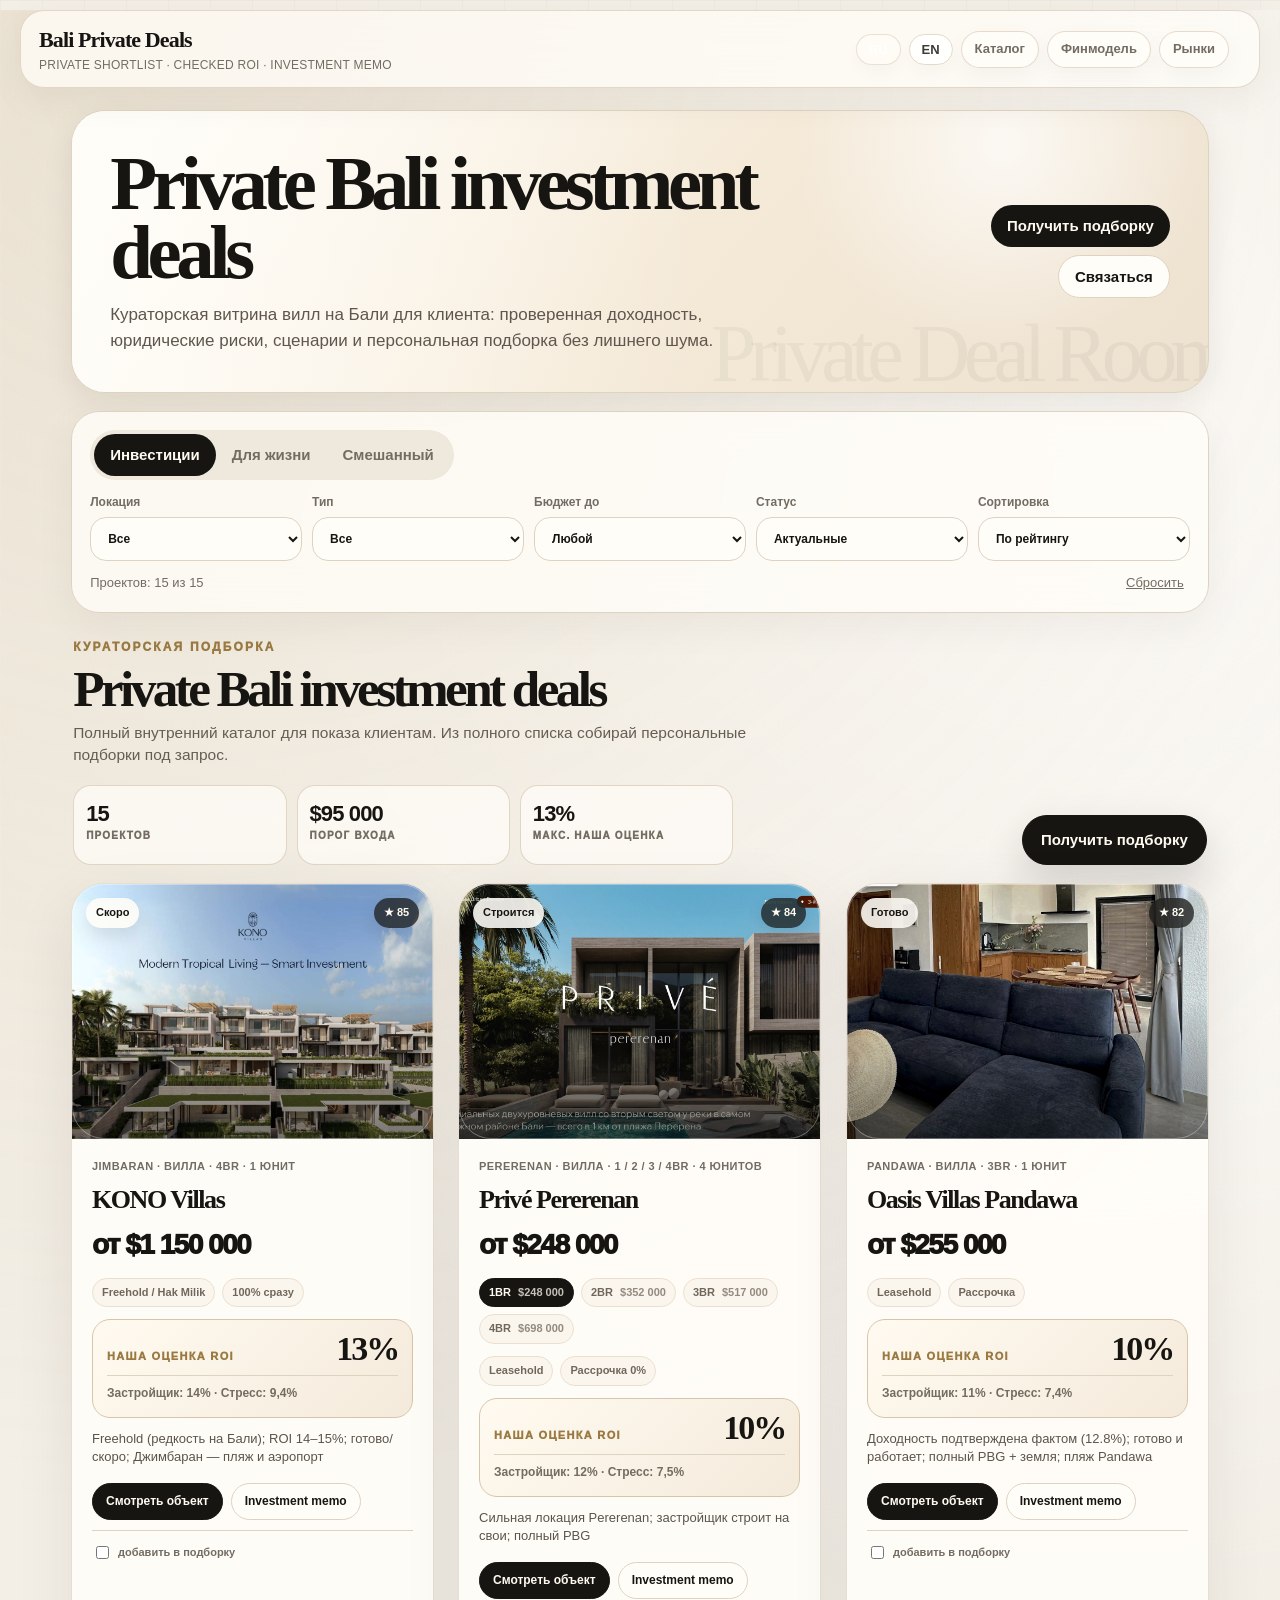
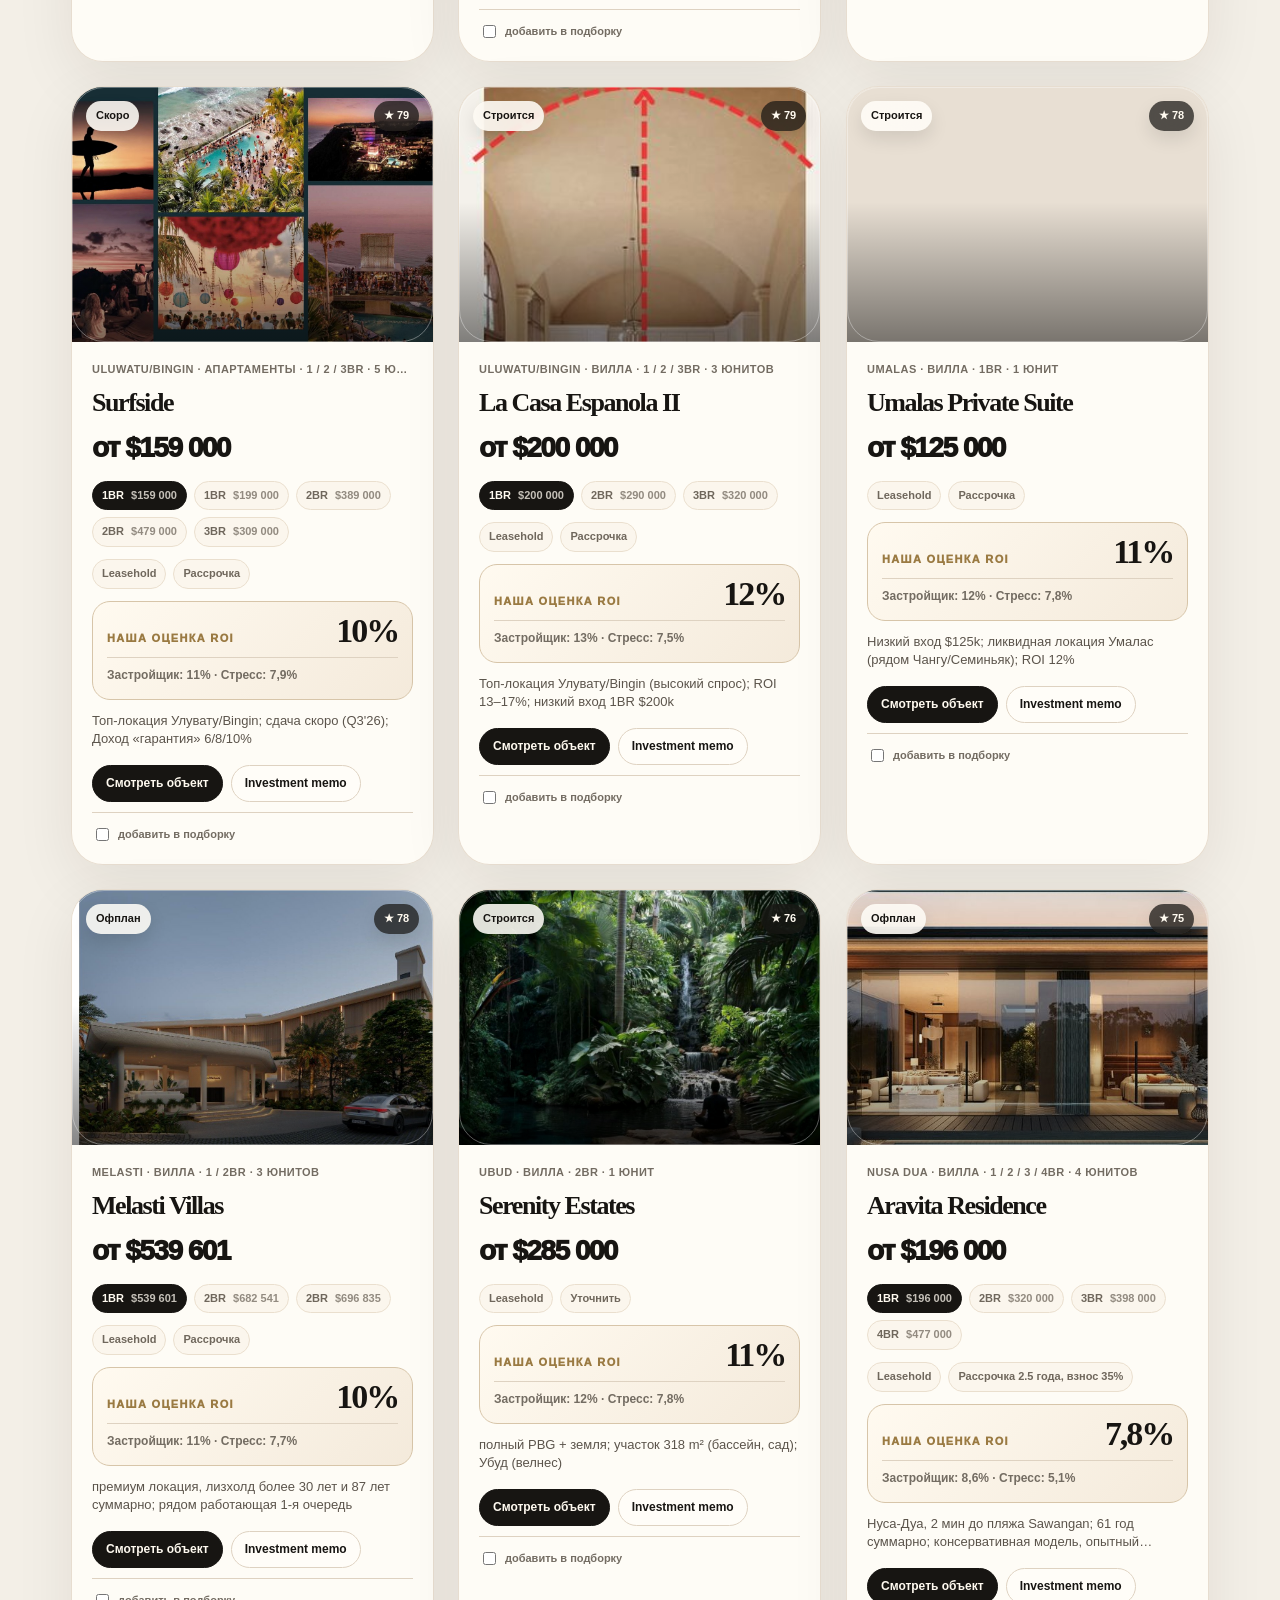
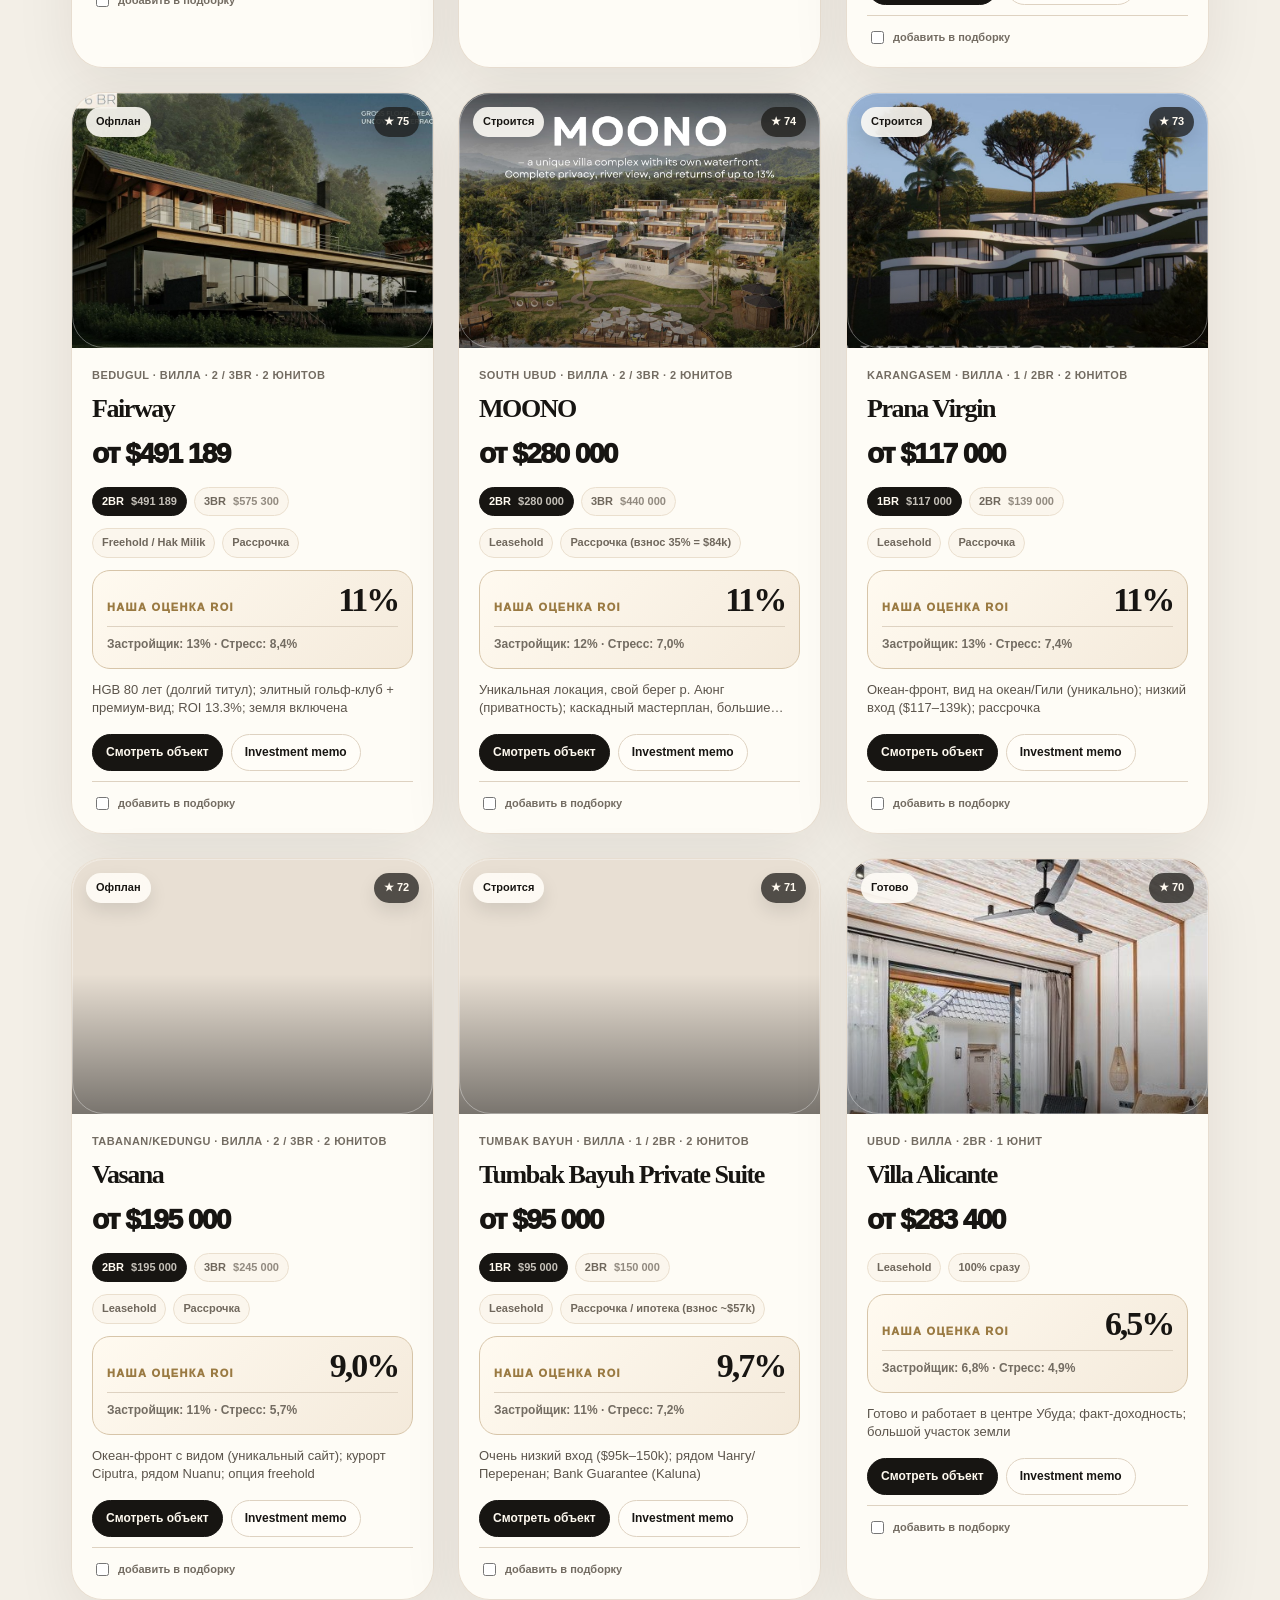
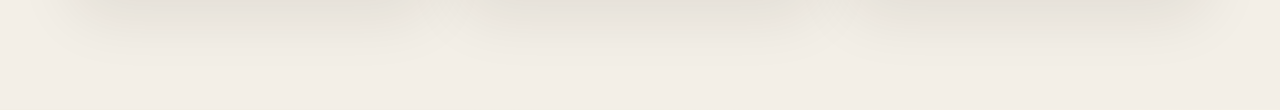
==== commit 066e2f7e: "Premium polish v19" ====
--- a/index.html
+++ b/index.html
@@ -3,8 +3,12 @@
 <head>
   <meta charset="UTF-8" />
   <meta name="viewport" content="width=device-width, initial-scale=1.0" />
-  <title>Bali Private Deals — Curated Bali Investment Villas</title>
-  <link rel="stylesheet" href="assets/css/styles.v18.css" />
+  <title>Bali Private Deals — Private Bali investment catalog</title>
+  <meta name="description" content="Private Bali investment villa catalog with checked ROI, legal risk notes and client shortlists." />
+  <meta name="theme-color" content="#f5f1e8" />
+  <meta property="og:title" content="Bali Private Deals" />
+  <meta property="og:description" content="Curated Bali villa investment catalog with checked ROI and client shortlists." />
+  <link rel="stylesheet" href="assets/css/styles.v19.css" />
 </head>
 <body>
   <header class="topbar">
@@ -88,10 +92,10 @@
     <button id="clearCompareBtn" class="mutedBtn" data-i18n="clear">Очистить</button>
   </div>
 
-  <script src="assets/js/i18n.js?v=18"></script>
-  <script src="assets/js/config.js?v=18"></script>
-  <script src="assets/js/data.js?v=18"></script>
-  <script src="assets/js/scoring.js?v=18"></script>
-  <script src="assets/js/app.v18.js"></script>
+  <script src="assets/js/i18n.js?v=19"></script>
+  <script src="assets/js/config.js?v=19"></script>
+  <script src="assets/js/data.js?v=19"></script>
+  <script src="assets/js/scoring.js?v=19"></script>
+  <script src="assets/js/app.v19.js"></script>
 </body>
 </html>
--- a/assets/css/styles.v19.css
+++ b/assets/css/styles.v19.css
@@ -0,0 +1,239 @@
+:root{
+  --bg:#f5f4ef; --card:#ffffff; --ink:#151515; --muted:#77777f; --line:#e4e0d7;
+  --accent:#111111; --accentText:#ffffff; --good:#4d8f34; --warn:#bd7b1d; --bad:#bd3f3f;
+  --soft:#faf8f2; --shadow:0 12px 35px rgba(0,0,0,.07); --r:18px;
+}
+*{box-sizing:border-box}
+html,body{margin:0;background:var(--bg);color:var(--ink);font:15px/1.45 -apple-system,BlinkMacSystemFont,"Segoe UI",Inter,Roboto,Arial,sans-serif}
+a{color:inherit;text-decoration:none}
+button,input,select{font:inherit}
+.topbar{position:sticky;top:0;z-index:20;background:rgba(245,244,239,.86);backdrop-filter:blur(16px);border-bottom:1px solid var(--line);padding:14px 22px;display:grid;grid-template-columns:1fr auto auto;align-items:center;gap:12px}
+.brand{display:flex;flex-direction:column;gap:1px;cursor:pointer}.brand b{font-size:17px}.brand span{font-size:12px;color:var(--muted)}
+.nav{display:flex;gap:8px;flex-wrap:wrap;justify-content:flex-end}.nav a{padding:8px 13px;border:1px solid var(--line);border-radius:999px;background:var(--card);font-weight:650;font-size:13px;color:var(--muted)}.nav a:hover{color:var(--ink);box-shadow:var(--shadow)}.langSwitch{display:flex;gap:4px;background:var(--card);border:1px solid var(--line);border-radius:999px;padding:4px;white-space:nowrap}.langBtn{border:0;background:transparent;border-radius:999px;padding:7px 10px;font-weight:850;font-size:12px;color:var(--muted);cursor:pointer}.langBtn.on,.langBtn.active{background:var(--accent);color:var(--accentText)}
+.wrap{max-width:1220px;margin:0 auto;padding:24px 18px 90px}.hero{display:flex;justify-content:space-between;align-items:center;gap:18px;margin-bottom:18px;background:linear-gradient(135deg,#fff,#f3eee3);border:1px solid var(--line);border-radius:24px;padding:26px}.hero h1{margin:0 0 6px;font-size:30px;letter-spacing:-.04em}.hero p{margin:0;color:var(--muted);max-width:760px}.heroActions{display:flex;gap:8px;flex-wrap:wrap;justify-content:flex-end}
+.primary,.ghost,.mutedBtn{border:0;border-radius:999px;padding:10px 16px;font-weight:750;cursor:pointer;white-space:nowrap}.primary{background:var(--accent);color:var(--accentText)}.ghost{background:var(--card);border:1px solid var(--line);color:var(--ink)}.mutedBtn{background:rgba(255,255,255,.12);color:#ddd}.linkBtn{background:none;border:0;text-decoration:underline;color:var(--muted);cursor:pointer}
+.filters{background:var(--card);border:1px solid var(--line);border-radius:20px;padding:16px;margin-bottom:18px}.modeSwitch{display:inline-flex;background:var(--soft);border-radius:999px;padding:4px;margin-bottom:14px}.modeSwitch button{border:0;background:transparent;padding:9px 14px;border-radius:999px;font-weight:750;color:var(--muted);cursor:pointer}.modeSwitch button.on{background:var(--accent);color:var(--accentText)}
+.filterGrid{display:grid;grid-template-columns:repeat(5,minmax(145px,1fr));gap:10px}.filterGrid label,.formGrid label{display:flex;flex-direction:column;gap:6px;color:var(--muted);font-size:12px;font-weight:700}.filterGrid select,.formGrid input{border:1px solid var(--line);border-radius:12px;background:var(--soft);padding:10px;color:var(--ink);font-weight:650}.metaLine{display:flex;justify-content:space-between;margin-top:12px;color:var(--muted);font-size:13px}
+.grid{display:grid;grid-template-columns:repeat(auto-fill,minmax(305px,1fr));gap:16px}.card{background:var(--card);border:1px solid var(--line);border-radius:var(--r);overflow:hidden;box-shadow:0 1px 2px rgba(0,0,0,.03);display:flex;flex-direction:column}.card:hover{box-shadow:var(--shadow);transform:translateY(-1px);transition:.15s}.media{height:190px;background:linear-gradient(135deg,#dedad0,#f9f7f2);position:relative;cursor:pointer}.media img{width:100%;height:100%;object-fit:cover;display:block}.badge{position:absolute;top:10px;left:10px;background:rgba(0,0,0,.75);color:#fff;padding:5px 10px;border-radius:999px;font-size:12px;font-weight:800}.badge.right{left:auto;right:10px;background:rgba(255,255,255,.95);color:#111}.cardBody{padding:15px;display:flex;flex-direction:column;gap:9px;flex:1}.loc{font-size:12px;color:var(--muted)}.title{font-size:17px;font-weight:800;line-height:1.22;letter-spacing:-.02em;cursor:pointer}.price{font-size:24px;font-weight:900;letter-spacing:-.04em}.chips{display:flex;flex-wrap:wrap;gap:6px}.chip{font-size:12px;border:1px solid var(--line);background:var(--soft);color:var(--muted);font-weight:750;border-radius:999px;padding:5px 9px}.roiRow{display:grid;grid-template-columns:repeat(3,1fr);gap:6px}.roiBox{background:var(--soft);border:1px solid var(--line);border-radius:12px;padding:8px}.roiBox b{display:block;font-size:15px}.roiBox span{font-size:11px;color:var(--muted);font-weight:700}.why,.redFlags,.legalNote{border-left:3px solid var(--line);padding-left:10px;font-size:13px;color:#333}.redFlags{border-left-color:var(--warn)}.legalNote{border-left-color:var(--good)}.actions{display:flex;gap:8px;flex-wrap:wrap;margin-top:auto}.smallBtn{border:1px solid var(--line);background:var(--soft);border-radius:999px;padding:8px 11px;font-weight:750;font-size:13px;cursor:pointer}.checkLine{display:flex;gap:8px;align-items:center;color:var(--muted);font-size:13px}.checkLine input{accent-color:#111}
+.compareBar{position:fixed;left:50%;bottom:18px;transform:translateX(-50%);background:#111;color:#fff;border-radius:999px;box-shadow:var(--shadow);padding:10px 10px 10px 18px;display:flex;align-items:center;gap:12px;z-index:40}.hidden{display:none!important}.shortlistPanel{background:#111;color:#fff;border-radius:20px;padding:14px 16px;margin-bottom:16px}.shortlistPanel input{width:100%;margin-top:8px;border:1px solid rgba(255,255,255,.2);border-radius:12px;background:#222;color:#fff;padding:11px}
+.panel{background:var(--card);border:1px solid var(--line);border-radius:22px;padding:20px;box-shadow:0 1px 2px rgba(0,0,0,.03)}.detail{max-width:940px;margin:0 auto}.detailHero{display:grid;grid-template-columns:1.2fr .8fr;gap:18px;margin-bottom:16px}.galleryHero{height:420px;border-radius:20px;overflow:hidden;background:var(--soft)}.galleryHero img{width:100%;height:100%;object-fit:cover}.detailHead h1{font-size:34px;letter-spacing:-.04em;margin:0 0 8px}.detailPrice{font-size:34px;font-weight:900;letter-spacing:-.05em}.sectionTitle{font-size:12px;letter-spacing:.08em;text-transform:uppercase;color:var(--muted);font-weight:900;margin:24px 0 10px}.factGrid,.kpiGrid{display:grid;grid-template-columns:repeat(auto-fill,minmax(150px,1fr));gap:10px}.fact,.kpi{background:var(--soft);border:1px solid var(--line);border-radius:14px;padding:11px}.fact b,.kpi b{display:block;font-size:18px}.fact span,.kpi span{font-size:11px;color:var(--muted);font-weight:800}.twoCols{display:grid;grid-template-columns:1fr 1fr;gap:12px}.textBox{background:var(--soft);border:1px solid var(--line);border-radius:14px;padding:14px}.textBox.warn{background:#fff7e8}.textBox.good{background:#f1faed}.tableBox{overflow-x:auto}table{width:100%;border-collapse:collapse;background:var(--card)}th,td{padding:10px;border-bottom:1px solid var(--line);text-align:left;vertical-align:top}th{font-size:12px;text-transform:uppercase;letter-spacing:.05em;color:var(--muted)}td.best{color:var(--good);font-weight:900}.modelLayout{display:grid;grid-template-columns:420px 1fr;gap:16px}.formGrid{display:grid;grid-template-columns:1fr 1fr;gap:10px}.inputPanel{position:sticky;top:86px;align-self:start}.note{font-size:12px;color:var(--muted)}
+.memo{max-width:860px;margin:0 auto;background:#fff}.memoHeader{border-bottom:3px solid #111;padding-bottom:18px;margin-bottom:18px;display:flex;justify-content:space-between;gap:18px}.memoHeader h1{margin:0;font-size:28px}.memoPrice{text-align:right;font-size:30px;font-weight:900}.memoFooter{border-top:1px solid var(--line);padding-top:12px;margin-top:20px;color:var(--muted);font-size:11px}
+@media(max-width:820px){.hero,.detailHero,.modelLayout{grid-template-columns:1fr;display:grid}.filterGrid{grid-template-columns:1fr 1fr}.formGrid{grid-template-columns:1fr}.topbar{grid-template-columns:1fr;align-items:flex-start}.nav{justify-content:flex-start}.galleryHero{height:260px}.twoCols{grid-template-columns:1fr}.inputPanel{position:static}.hero h1{font-size:24px}}
+@media print{.no-print,.topbar,.compareBar,.filters,.heroActions{display:none!important}.wrap{padding:0;max-width:none}.panel,.card,.memo{border:0;box-shadow:none}.hero{border:0;background:#fff;padding:0;margin-bottom:12px}.detailHero{grid-template-columns:1fr 1fr}.galleryHero{height:240px}body{background:#fff;color:#111}.sectionTitle{break-after:avoid}.textBox,.fact,.kpi{break-inside:avoid}}
+
+.statusBadge{position:absolute;bottom:10px;left:10px;background:rgba(255,255,255,.92);color:#111;padding:5px 10px;border-radius:999px;font-size:11px;font-weight:900;border:1px solid rgba(0,0,0,.08)}
+.statusBadge.Sold,.statusBadge.Archive,.statusBadge.Draft{background:#fee2e2;color:#991b1b}.statusBadge.Reserved{background:#fef3c7;color:#92400e}.statusBadge.Available{background:#dcfce7;color:#166534}
+.chartGrid{display:grid;grid-template-columns:1fr 1fr;gap:12px;margin:14px 0}.chartCard{background:var(--soft);border:1px solid var(--line);border-radius:16px;padding:14px}.chartCard h3{margin:0 0 10px;font-size:14px}.barRow{display:grid;grid-template-columns:120px 1fr 86px;gap:10px;align-items:center;margin:9px 0}.barTrack{height:24px;background:#eee7dc;border-radius:999px;overflow:hidden}.barFill{height:100%;background:#111;border-radius:999px}.barFill.soft{background:#8b7b60}.barFill.good{background:var(--good)}.barFill.warn{background:var(--warn)}.svgChart{width:100%;height:260px;background:#fff;border:1px solid var(--line);border-radius:14px;overflow:hidden}.legend{display:flex;gap:10px;flex-wrap:wrap;font-size:12px;color:var(--muted);margin-top:8px}.dot{width:10px;height:10px;border-radius:50%;display:inline-block;background:#111}.dot.good{background:var(--good)}.dot.warn{background:var(--warn)}.dot.soft{background:#8b7b60}.heat-good{background:#e7f7df}.heat-mid{background:#fff3ce}.heat-low{background:#fee2e2}.expenseStack{height:28px;border-radius:999px;overflow:hidden;display:flex;background:#eee;margin:10px 0}.expenseStack span{display:block;height:100%}.insightBox{background:#111;color:#fff;border-radius:18px;padding:16px;margin:14px 0}.insightBox b{display:block;font-size:18px;margin-bottom:4px}.uploadBox{background:#eef6ff;border:1px solid #bfdbfe;border-radius:16px;padding:14px;margin:14px 0;color:#1e3a8a}.uploadBox code{background:rgba(255,255,255,.6);padding:2px 5px;border-radius:6px}
+@media(max-width:900px){.chartGrid{grid-template-columns:1fr}.filterGrid{grid-template-columns:1fr 1fr}}
+
+/* Finance v3 — investment forecast layout */
+.financeWrap{max-width:1180px}.financeHero{background:#fff;border-color:#e8e5dd}.quickModelPanel{margin-bottom:18px}.quickModelHead{display:flex;justify-content:space-between;gap:18px;align-items:end;margin-bottom:14px}.quickModelHead h2{margin:4px 0 0;font-size:20px;letter-spacing:-.02em}.eyebrow,.forecastTitle{font-size:12px;letter-spacing:.09em;text-transform:uppercase;color:#78746a;font-weight:850}.objectSelectLabel{min-width:360px;display:flex;flex-direction:column;gap:6px;color:var(--muted);font-size:12px;font-weight:800}.objectSelectLabel select{border:1px solid var(--line);border-radius:14px;background:var(--soft);padding:10px;color:var(--ink);font-weight:650}.financeInputs{grid-template-columns:repeat(6,1fr)}
+.forecastShell{display:flex;flex-direction:column;gap:20px}.paymentCards{display:grid;grid-template-columns:repeat(3,1fr);gap:14px}.payOption{background:#f7f6f2;border:1px solid transparent;border-radius:18px;padding:16px;min-height:198px}.payOption.active{background:#f8f8f5;border:2px solid #111}.payTop{display:flex;justify-content:space-between;align-items:center;gap:10px}.payTop h3{margin:0;font-size:15px}.payTop span{background:#ecebe6;border-radius:999px;padding:4px 9px;font-weight:800;color:#333}.payPrice{font-size:24px;font-weight:950;letter-spacing:-.04em;margin:12px 0}.payPrice em{font-size:14px;color:#8b877d;text-decoration:line-through;font-style:normal;font-weight:650;margin-left:5px}.payStripe{height:10px;border-radius:999px;display:flex;overflow:hidden;background:#eee;margin:8px 0 12px}.payStripe i{display:block}.payLegend{display:grid;gap:6px}.payLegend div{display:grid;grid-template-columns:10px 44px 1fr;gap:8px;align-items:center;color:#7d786e;font-size:12px}.payLegend i{width:9px;height:9px;border-radius:50%;display:block}.payLegend b{color:#333}.forecastGrid{display:grid;grid-template-columns:1.65fr 1fr;gap:20px}.forecastCard{background:#fff;border:1px solid #e6e4dd;border-radius:18px;padding:24px;box-shadow:0 2px 8px rgba(0,0,0,.04)}.forecastCard h2{margin:0 0 18px;font-size:18px;letter-spacing:-.02em}.cardHead{display:flex;justify-content:space-between;gap:14px;align-items:center;margin-bottom:14px}.cardHead h2{margin:0}.segMini{background:#efeee9;border-radius:12px;padding:4px;display:flex;gap:2px}.segMini button{border:0;background:transparent;border-radius:10px;padding:6px 10px;color:#777;font-weight:800}.segMini button.on{background:#fff;color:#111;box-shadow:0 1px 4px rgba(0,0,0,.1)}.forecastTable th{background:#f2f1ed;color:#8a857a}.forecastTable td,.forecastTable th{padding:10px 16px;border-bottom:1px solid #eee;text-align:right}.forecastTable td:first-child,.forecastTable th:first-child{text-align:left}.forecastTable .section td{background:#f6f5f1;color:#8a857a;text-transform:uppercase;font-size:12px;letter-spacing:.06em;font-weight:850;text-align:left}.forecastTable .neg td:not(:first-child){color:#dc2626}.forecastTable .bold td{font-weight:900}.forecastTable .total td{background:#080906;color:#fff;font-weight:950}.forecastTable .total td:last-child{color:#bef264}.donutWrap{display:grid;gap:16px;justify-items:center}.donut{width:210px;height:210px;border-radius:50%;display:grid;place-items:center;position:relative}.donut:after{content:'';position:absolute;inset:58px;background:#fff;border-radius:50%}.donut div{position:relative;z-index:1;text-align:center}.donut span{display:block;color:#8a857a;font-size:11px;font-weight:900;letter-spacing:.08em}.donut b{display:block;font-size:20px}.donutLegend{width:100%;display:grid;gap:8px}.donutLegend div{display:grid;grid-template-columns:12px 1fr auto;gap:9px;align-items:center;color:#777}.donutLegend i{width:10px;height:10px;border-radius:50%}.donutLegend b{color:#111}.capChart{height:275px;display:flex;align-items:end;justify-content:space-around;border-bottom:1px solid #ddd;background:repeating-linear-gradient(to top,transparent 0,transparent 49px,#e4e0d7 50px);padding:0 12px 22px}.capCol{height:100%;display:flex;flex-direction:column;justify-content:end;align-items:center;gap:8px;color:#777}.capBar{width:44px;border-radius:7px 7px 0 0;overflow:hidden;display:flex;flex-direction:column-reverse;background:#c8f35e}.capBar i{display:block;width:100%}.capBar .paid{background:#c8f35e}.capBar .cap{background:#65a30d}.capBar .rent{background:#4d7c0f}.dot.paid{background:#c8f35e}.dot.cap{background:#65a30d}.dot.rent{background:#4d7c0f}.returnsTop{display:flex;justify-content:space-between;gap:20px;margin:8px 0 18px}.returnsTop span,.returnStats span{display:block;font-size:11px;text-transform:uppercase;letter-spacing:.08em;color:#8a857a;font-weight:900}.returnsTop b{font-size:38px;color:#65a30d;letter-spacing:-.06em}.returnsTop div:last-child{text-align:right}.returnsTop div:last-child b{font-size:22px;color:#111}.returnStats{display:grid;grid-template-columns:repeat(3,1fr);background:#f8f7f3;border-radius:16px;overflow:hidden;margin:8px 0 30px}.returnStats div{padding:12px;border-right:1px solid #e8e5dd}.returnStats div:last-child{border-right:0}.returnStats b{display:block;font-size:16px}.basedOn{border-top:1px solid #eee;padding-top:16px;color:#777;font-size:12px}.paymentPlanCard{padding:0;overflow:hidden}.darkHead{background:#080906;color:#fff;padding:14px 16px;margin:0}.darkHead h2{color:#fff}.darkHead strong{font-size:18px}.planBar{margin:16px;height:28px;background:#f6c21a;border-radius:8px;overflow:hidden;display:flex}.planBar span{display:grid;place-items:center;color:#fff;font-weight:950}.planDetails{padding:0 16px 20px}.planDetails div{display:grid;grid-template-columns:12px 1fr auto;gap:8px;align-items:center}.planDetails i{width:10px;height:10px;border-radius:50%;background:#f6c21a}.planDetails span{color:#888}.planDetails b{font-size:20px}.lowerCharts{grid-template-columns:1fr 1fr}.wideCard{grid-column:1/-1}.scenarioBarRow{display:grid;grid-template-columns:105px 1fr 110px;gap:10px;align-items:center;margin:14px 0}.scenarioBarRow div{height:30px;background:#f1eee6;border-radius:999px;overflow:hidden}.scenarioBarRow span{display:block;height:100%;border-radius:999px;background:linear-gradient(90deg,#c8f35e,#65a30d)}.scenarioBarRow em{font-style:normal;font-weight:850}.svgChart.refined{height:275px;background:#fff;border:0;border-radius:0}.heat-good{background:#e7f7df}.heat-mid{background:#fff3ce}.heat-low{background:#fee2e2}
+@media(max-width:980px){.financeInputs{grid-template-columns:1fr 1fr}.paymentCards,.forecastGrid,.lowerCharts{grid-template-columns:1fr}.wideCard{grid-column:auto}.quickModelHead{display:block}.objectSelectLabel{min-width:0;margin-top:12px}.forecastCard{padding:16px}.paymentCards{gap:10px}.returnsTop b{font-size:30px}}
+@media print{.quickModelPanel{display:none}.forecastCard{break-inside:avoid}.paymentCards{grid-template-columns:repeat(3,1fr)}.forecastGrid{grid-template-columns:1.55fr 1fr}.lowerCharts{grid-template-columns:1fr 1fr}.wideCard{grid-column:1/-1}.forecastCard{box-shadow:none}.wrap.financeWrap{max-width:none}.topbar{display:none}.financeHero{display:none}}
+
+/* Markets v4 */
+.marketsWrap{max-width:1260px}.marketHero{background:linear-gradient(135deg,#fff,#f3efe6)}.marketVerdicts{display:grid;grid-template-columns:repeat(4,1fr);gap:12px;margin:0 0 18px}.verdict{background:#fff;border:1px solid var(--line);border-radius:18px;padding:16px;box-shadow:0 2px 8px rgba(0,0,0,.035)}.verdict.black{background:#080906;color:#fff}.verdict span{display:block;font-size:11px;text-transform:uppercase;letter-spacing:.08em;color:#8a857a;font-weight:900}.verdict.black span{color:#cfcac0}.verdict b{display:block;font-size:24px;letter-spacing:-.04em;margin:4px 0}.verdict p{margin:0;color:#777}.verdict.black p{color:#ddd}.marketCards{display:grid;grid-template-columns:repeat(4,1fr);gap:14px;margin-bottom:18px}.marketCard{background:#fff;border:1px solid var(--line);border-radius:22px;padding:18px;box-shadow:0 2px 8px rgba(0,0,0,.04)}.marketCard.featured{border:2px solid #111}.marketCardTop{display:flex;justify-content:space-between;gap:10px;align-items:flex-start}.marketFlag{font-size:26px}.marketCard h2{margin:4px 0 0;font-size:24px;letter-spacing:-.04em}.marketCard p{margin:0;color:#777}.marketTag{background:#f4f1e8;border-radius:999px;padding:6px 10px;font-size:11px;font-weight:900;color:#6f685c;white-space:nowrap}.marketKpis{display:grid;gap:10px;margin:18px 0}.marketKpis div span{display:block;font-size:11px;text-transform:uppercase;letter-spacing:.08em;color:#8a857a;font-weight:900}.marketKpis div b{display:block;font-size:20px;letter-spacing:-.03em}.marketMiniBar{height:8px;background:#efeae0;border-radius:999px;overflow:hidden;margin-top:5px}.marketMiniBar i{display:block;height:100%;background:#111;border-radius:999px}.marketMiniBar i.green{background:#65a30d}.marketMiniBar i.orange{background:#f6b91a}.miniScore{display:grid;grid-template-columns:95px 1fr 42px;gap:8px;align-items:center;margin:8px 0;font-size:12px;color:#777}.miniScore div{height:9px;background:#f0ece4;border-radius:999px;overflow:hidden}.miniScore i{display:block;height:100%;background:#111;border-radius:999px}.miniScore b{font-size:12px;color:#111}.marketText,.marketRisk{background:#f8f6f0;border:1px solid #eee9df;border-radius:14px;padding:12px;margin-top:12px}.marketText b,.marketRisk b{display:block;font-size:12px;text-transform:uppercase;letter-spacing:.06em;color:#777;margin-bottom:4px}.marketRisk{background:#fff7e8}.marketCharts{display:grid;grid-template-columns:1fr 1fr;gap:14px;margin-bottom:18px}.marketChartCard{background:#fff;border:1px solid var(--line);border-radius:22px;padding:20px;box-shadow:0 2px 8px rgba(0,0,0,.04)}.marketChartCard h2{margin:0 0 4px;font-size:20px}.marketChartCard p{margin:0 0 16px;color:#777}.marketBarRow{display:grid;grid-template-columns:90px 1fr 90px;gap:12px;align-items:center;margin:13px 0}.marketBarRow span{font-weight:850}.marketBarRow div{height:30px;background:#f0ece4;border-radius:999px;overflow:hidden}.marketBarRow i{display:block;height:100%;background:linear-gradient(90deg,#c8f35e,#65a30d);border-radius:999px}.marketBarRow i.entry{background:linear-gradient(90deg,#f6c21a,#b45309)}.marketBarRow b{text-align:right}.marketDecision{margin-bottom:18px}.decisionGrid{display:grid;grid-template-columns:repeat(4,1fr);gap:12px}.decisionGrid div{background:#f8f6f0;border:1px solid #eee9df;border-radius:14px;padding:14px}.decisionGrid b{display:block;margin-bottom:6px}.decisionGrid span{color:#777}.marketMatrix table th{background:#111;color:#fff}.marketMatrix table td{background:#fff}.marketMatrix table tr:nth-child(even) td{background:#faf9f5}.pill{display:inline-block;border-radius:999px;padding:5px 10px;font-weight:900}.scoreGood{background:#dcfce7;color:#166534}.scoreMid{background:#fef3c7;color:#92400e}.scoreLow{background:#fee2e2;color:#991b1b}
+@media(max-width:1050px){.marketVerdicts,.marketCards,.marketCharts,.decisionGrid{grid-template-columns:1fr 1fr}.marketCardTop{display:block}.marketTag{display:inline-block;margin-top:8px}}
+@media(max-width:660px){.marketVerdicts,.marketCards,.marketCharts,.decisionGrid{grid-template-columns:1fr}.marketBarRow{grid-template-columns:76px 1fr 74px}.miniScore{grid-template-columns:82px 1fr 38px}.heroActions{justify-content:flex-start}.marketMatrix{padding:12px}}
+@media print{.marketVerdicts,.marketCards{grid-template-columns:repeat(4,1fr)}.marketCharts,.decisionGrid{grid-template-columns:1fr 1fr}.marketCard,.marketChartCard,.verdict{box-shadow:none;break-inside:avoid}.marketHero{display:none}.marketMatrix table th{background:#111!important;color:#fff!important}.marketMatrix{break-before:page}}
+
+/* v5 language switch + project grouping */
+.langSwitch{display:inline-flex;background:var(--soft);border:1px solid var(--line);border-radius:999px;padding:3px;gap:2px}
+.langBtn{border:0;background:transparent;border-radius:999px;padding:7px 10px;font-size:12px;font-weight:900;color:var(--muted);cursor:pointer}.langBtn.on{background:var(--accent);color:var(--accentText)}
+.unitPicker{background:var(--soft);border:1px solid var(--line);border-radius:14px;padding:10px;display:grid;gap:8px}.unitTitle{font-size:11px;text-transform:uppercase;letter-spacing:.07em;color:var(--muted);font-weight:900}.unitButtons{display:flex;flex-wrap:wrap;gap:6px}.unitBtn{border:1px solid var(--line);background:#fff;border-radius:999px;padding:7px 10px;font-size:12px;font-weight:850;color:#555;cursor:pointer}.unitBtn.on{background:#111;color:#fff;border-color:#111}.detailUnitSwitch{background:#fff;border:1px solid var(--line);border-radius:16px;padding:12px;margin-bottom:12px;display:flex;flex-wrap:wrap;gap:8px;align-items:center}.detailUnitSwitch b{margin-right:6px}.projectCard .price{font-size:24px}.topbar{flex-wrap:wrap}.nav{margin-left:auto}@media(max-width:680px){.nav{order:3;width:100%;margin-left:0}.langSwitch{margin-left:auto}.unitButtons{display:grid;grid-template-columns:1fr 1fr}.unitBtn{white-space:nowrap}.detailUnitSwitch{align-items:flex-start}}
+
+/* v6 cache/layout fix: keep RU/EN visible in header */
+.topbar{display:grid!important;grid-template-columns:1fr auto auto!important;align-items:center!important;gap:12px!important}
+.nav{margin-left:0!important;justify-content:flex-end!important}
+.langSwitch{display:flex!important;align-items:center!important;justify-self:end!important;background:var(--card)!important;border:1px solid var(--line)!important;border-radius:999px!important;padding:4px!important;gap:4px!important;white-space:nowrap!important}
+.langBtn{min-width:38px!important}
+@media(max-width:760px){.topbar{grid-template-columns:1fr auto!important}.nav{grid-column:1 / -1;justify-content:flex-start!important;width:100%}.langSwitch{grid-column:2;grid-row:1}}
+
+
+/* v7: language buttons are inside the main navigation so they cannot disappear off-screen */
+.navLangBtn{padding:8px 12px;border:1px solid #111;border-radius:999px;background:#111;color:#fff;font-weight:900;font-size:13px;cursor:pointer;line-height:1}
+.navLangBtn[data-lang="en"]{background:#fff;color:#111;border-color:var(--line)}
+.navLangBtn.on{background:#111!important;color:#fff!important;border-color:#111!important}
+.navLangBtn:not(.on){opacity:.82}
+.topbar{overflow:visible!important}.nav{margin-left:auto;align-items:center}
+@media(max-width:820px){.nav{width:100%;justify-content:flex-start}.navLangBtn{padding:7px 10px}}
+
+/* v8 photo system */
+.langBtn.on{background:#111!important;color:#fff!important;border-color:#111!important}
+.galleryBlock{display:flex;flex-direction:column;gap:10px}.thumbRow{display:grid;grid-template-columns:repeat(4,1fr);gap:8px}.thumb{height:84px;border-radius:12px;overflow:hidden;background:linear-gradient(135deg,#dedad0,#f9f7f2);border:1px solid var(--line);position:relative}.thumb img{width:100%;height:100%;object-fit:cover;display:block}.media.imgMissing::after,.galleryHero.imgMissing::after,.thumb.imgMissing::after{content:'Photo coming soon';position:absolute;inset:0;display:flex;align-items:center;justify-content:center;color:#8b877d;font-weight:850;background:linear-gradient(135deg,#e7e3d9,#faf8f2)}.galleryHero{position:relative}.media{position:relative}
+
+
+/* v9 compact catalog cards */
+.projectCard .media{height:172px}
+.projectCard .cardBody{padding:12px;gap:7px}
+.projectCard .loc{font-size:11px;line-height:1.25}
+.projectCard .title{font-size:16px;line-height:1.15}
+.projectCard .price{font-size:20px;line-height:1.05;margin-top:-1px}
+.projectCard .chip{font-size:10.5px;padding:3px 7px;line-height:1.15;max-width:100%;overflow:hidden;text-overflow:ellipsis;white-space:nowrap}
+.projectCard .chips{gap:4px}
+.projectCard .unitPicker{padding:7px;border-radius:11px;gap:5px;background:#fff;border-color:#eee8dd}
+.projectCard .unitTitle{font-size:9.5px;letter-spacing:.06em}
+.projectCard .unitButtons{gap:4px}
+.projectCard .unitBtn{font-size:10.5px;padding:5px 7px;line-height:1.1}
+.projectCard .roiRow{gap:4px}
+.projectCard .roiBox{padding:5px 6px;border-radius:10px}
+.projectCard .roiBox b{font-size:13px;line-height:1.05}
+.projectCard .roiBox span{font-size:9px;line-height:1.05;display:block;margin-top:2px}
+.projectCard .why,.projectCard .redFlags,.projectCard .legalNote{font-size:11.5px;line-height:1.25;padding-left:8px;display:-webkit-box;-webkit-line-clamp:2;-webkit-box-orient:vertical;overflow:hidden}
+.projectCard .actions{gap:6px}.projectCard .smallBtn{font-size:11.5px;padding:6px 9px}.projectCard .checkLine{font-size:11.5px}
+.projectCard .badge{font-size:11px;padding:4px 8px}.projectCard .badge.right{font-size:11px}.projectCard .statusBadge{font-size:10px;padding:4px 8px}
+@media(min-width:1100px){.grid{grid-template-columns:repeat(auto-fill,minmax(285px,1fr));gap:14px}}
+
+
+/* v10 true compact catalog cards */
+.grid{grid-template-columns:repeat(auto-fill,minmax(270px,1fr));gap:13px}
+.projectCard{border-radius:16px}
+.projectCard .media{height:148px}
+.projectCard .cardBody{padding:11px 12px 12px;gap:6px}
+.projectCard .loc{font-size:10.5px;line-height:1.2;white-space:nowrap;overflow:hidden;text-overflow:ellipsis}
+.projectCard .title{font-size:15.5px;line-height:1.14;margin-top:0}
+.projectCard .price{font-size:19px;line-height:1;margin:2px 0 4px;letter-spacing:-.045em}
+.projectCard .compactChips{gap:4px;margin-top:0}
+.projectCard .chip{font-size:10px;padding:3px 7px;line-height:1;border-radius:999px;max-width:47%;white-space:nowrap;overflow:hidden;text-overflow:ellipsis}
+.projectCard .catalogMetaPill{font-size:10.5px;line-height:1.15;color:var(--muted);background:#fff;border:1px solid var(--line);border-radius:999px;padding:5px 8px;white-space:nowrap;overflow:hidden;text-overflow:ellipsis}
+.projectCard .compactRoi{display:grid;grid-template-columns:repeat(3,1fr);gap:4px;margin-top:2px}
+.projectCard .roiBox{padding:5px 5px 4px;border-radius:9px;min-height:42px;background:#fff}
+.projectCard .roiBox b{font-size:13px;line-height:1;font-weight:900}
+.projectCard .roiBox span{font-size:8.8px;line-height:1;color:var(--muted);font-weight:800;text-transform:uppercase;letter-spacing:.02em;margin-top:4px;display:block}
+.projectCard .unitPicker{padding:6px;border-radius:10px;gap:5px;margin:0}
+.projectCard .unitTitle{font-size:9px;letter-spacing:.08em}
+.projectCard .unitButtons{gap:4px}
+.projectCard .unitBtn{font-size:10px;padding:5px 7px;border-radius:999px;line-height:1.05}
+.projectCard .catalogTeaser{font-size:11px;line-height:1.22;color:#333;border-left:2px solid var(--line);padding-left:7px;display:-webkit-box;-webkit-line-clamp:2;-webkit-box-orient:vertical;overflow:hidden;min-height:27px}
+.projectCard .why,.projectCard .redFlags,.projectCard .legalNote{display:none!important}
+.projectCard .catalogFooter{display:flex;align-items:center;justify-content:space-between;gap:8px;margin-top:2px}
+.projectCard .compactCheck{font-size:10.5px;line-height:1.1;gap:5px;min-width:0;flex:1}
+.projectCard .compactCheck input{width:13px;height:13px;flex:0 0 auto}
+.projectCard .compactActions{gap:4px;flex:0 0 auto;margin:0}
+.projectCard .smallBtn{font-size:10.5px;padding:5px 7px;line-height:1.05}
+.projectCard .badge{font-size:10.5px;padding:4px 8px}.projectCard .badge.right{font-size:10.5px}.projectCard .statusBadge{font-size:9.5px;padding:4px 8px}
+@media(min-width:1200px){.grid{grid-template-columns:repeat(4,minmax(250px,1fr))}}
+@media(max-width:820px){.grid{grid-template-columns:repeat(auto-fill,minmax(255px,1fr))}.projectCard .media{height:142px}}
+
+.galleryNav{position:absolute;top:50%;transform:translateY(-50%);z-index:3;width:42px;height:42px;border-radius:999px;border:1px solid rgba(255,255,255,.55);background:rgba(0,0,0,.34);color:#fff;font-size:32px;line-height:1;display:flex;align-items:center;justify-content:center;cursor:pointer;backdrop-filter:blur(4px)}
+.galleryPrev{left:12px}.galleryNext{right:12px}
+.galleryNav:hover{background:rgba(0,0,0,.55)}
+.thumb{cursor:pointer;opacity:.76;transition:opacity .15s,border-color .15s,transform .15s}
+.thumb:hover,.thumb.active{opacity:1;border-color:var(--accent);transform:translateY(-1px)}
+@media(max-width:820px){.galleryNav{width:36px;height:36px;font-size:28px}.thumbRow{grid-template-columns:repeat(3,1fr)}}
+
+
+/* v12 gallery + lightbox fix */
+.thumb{cursor:pointer;transition:transform .14s ease,border-color .14s ease,box-shadow .14s ease,opacity .14s ease}
+.thumb:hover{transform:translateY(-1px);box-shadow:0 8px 18px rgba(0,0,0,.10)}
+.thumb.active{border:2px solid var(--accent,#111);box-shadow:0 0 0 3px rgba(0,0,0,.06)}
+.galleryHero img{cursor:zoom-in}.galleryHero{user-select:none}.galleryNav{pointer-events:auto}.galleryNav:active{transform:translateY(-50%) scale(.96)}
+body.noScroll{overflow:hidden}
+#galleryLightbox{display:none;position:fixed;inset:0;z-index:9999;align-items:center;justify-content:center;background:rgba(0,0,0,.86);padding:32px}
+#galleryLightbox.open{display:flex}.lightboxBackdrop{position:absolute;inset:0}.lightboxImg{position:relative;z-index:2;max-width:min(1180px,92vw);max-height:86vh;object-fit:contain;border-radius:14px;box-shadow:0 24px 80px rgba(0,0,0,.45);background:#111}.lightboxClose{position:absolute;top:18px;right:22px;z-index:3;width:44px;height:44px;border:1px solid rgba(255,255,255,.35);border-radius:999px;background:rgba(0,0,0,.35);color:#fff;font-size:34px;line-height:1;cursor:pointer}.lightboxNav{position:absolute;top:50%;transform:translateY(-50%);z-index:3;width:54px;height:54px;border-radius:999px;border:1px solid rgba(255,255,255,.35);background:rgba(0,0,0,.35);color:#fff;font-size:42px;line-height:1;cursor:pointer}.lightboxPrev{left:24px}.lightboxNext{right:24px}.lightboxCounter{position:absolute;bottom:22px;left:50%;transform:translateX(-50%);z-index:3;color:#fff;background:rgba(0,0,0,.42);border:1px solid rgba(255,255,255,.25);border-radius:999px;padding:7px 14px;font-weight:800;font-size:13px}
+@media(max-width:820px){#galleryLightbox{padding:14px}.lightboxImg{max-width:96vw;max-height:82vh}.lightboxNav{width:42px;height:42px;font-size:34px}.lightboxPrev{left:10px}.lightboxNext{right:10px}.lightboxClose{top:10px;right:10px}}
+
+/* v13 tourism assumptions */
+.marketAssumptions{margin:18px 0;padding:18px;border:1px solid var(--line);border-radius:18px;background:var(--card)}
+.marketAssumptions h2{margin:0 0 6px;font-size:18px}
+.marketAssumptions p{margin:0 0 14px;color:var(--muted);font-size:13px}
+.marketGrid{display:grid;grid-template-columns:repeat(auto-fit,minmax(180px,1fr));gap:10px}
+.marketKpi{border:1px solid var(--line);border-radius:14px;background:var(--soft);padding:12px}
+.marketKpi b{display:block;font-size:19px;letter-spacing:-.02em}
+.marketKpi span{display:block;color:var(--muted);font-size:12px;margin-top:3px}.marketKpi em{font-style:normal;font-size:11px;color:var(--muted)}
+.marketRule{margin-top:12px;padding:12px 14px;border-radius:14px;background:rgba(226,177,88,.12);font-size:13px;color:var(--text)}
+
+
+/* v14 ROI confidence display */
+.roiDisclaimer{font-size:12px;line-height:1.35;color:var(--muted);margin-top:8px}
+.compactRoi .roiBox span{font-size:10.5px}
+
+
+/* v15 ROI presentation: make our checked estimate primary */
+.checkedRoiCard{border:1px solid var(--line);background:linear-gradient(180deg,#fff,#faf9f6);border-radius:12px;padding:8px 9px;display:flex;flex-direction:column;gap:5px}
+.checkedRoiMain{display:flex;align-items:baseline;justify-content:space-between;gap:10px}
+.checkedRoiMain span{font-size:11px;font-weight:900;color:var(--muted);text-transform:uppercase;letter-spacing:.04em}
+.checkedRoiMain b{font-size:22px;line-height:1;font-weight:950;letter-spacing:-.04em;color:var(--ink)}
+.checkedRoiSub{display:flex;justify-content:space-between;gap:8px;flex-wrap:wrap;font-size:11.5px;color:var(--muted);font-weight:800;border-top:1px solid var(--line);padding-top:5px}
+.projectCard .checkedRoiCard{margin:1px 0 0}
+.roiExplainGrid{display:grid;grid-template-columns:1.2fr 1fr 1fr;gap:8px;margin-top:12px}
+.roiExplain{background:var(--soft);border:1px solid var(--line);border-radius:14px;padding:10px 11px;display:flex;flex-direction:column;gap:4px;min-height:104px}
+.roiExplain.checked{background:#fff;border-color:#d7d2c7;box-shadow:0 6px 18px rgba(0,0,0,.05)}
+.roiExplain.stress{background:#fff7f0}
+.roiExplain span{font-size:11px;text-transform:uppercase;letter-spacing:.04em;color:var(--muted);font-weight:900}
+.roiExplain b{font-size:25px;line-height:1;font-weight:950;letter-spacing:-.04em}
+.roiExplain em{font-style:normal;font-size:11.5px;line-height:1.25;color:var(--muted);font-weight:650}
+@media(max-width:720px){.roiExplainGrid{grid-template-columns:1fr}.roiExplain{min-height:auto}.checkedRoiMain b{font-size:20px}}
+
+/* v18 premium redesign — full internal catalog, no blurred cards */
+:root{
+  --bg:#f3efe7;
+  --card:#fffdf8;
+  --ink:#171512;
+  --muted:#7d766b;
+  --line:#e4d9ca;
+  --soft:#f8f3ea;
+  --accent:#171512;
+  --accentText:#fffaf0;
+  --gold:#b99054;
+  --sage:#5f7b5f;
+  --shadow:0 24px 70px rgba(33,24,12,.10),0 2px 8px rgba(33,24,12,.04);
+  --r:26px;
+}
+html{scroll-behavior:smooth}
+html,body{font-family:-apple-system,BlinkMacSystemFont,"Segoe UI",Arial,sans-serif;background:
+  radial-gradient(circle at 16% -10%,rgba(207,177,120,.18),transparent 34%),
+  radial-gradient(circle at 92% 8%,rgba(95,123,95,.10),transparent 30%),
+  var(--bg);color:var(--ink)}
+body:before{content:'';position:fixed;inset:0;pointer-events:none;background-image:linear-gradient(rgba(23,21,18,.025) 1px,transparent 1px),linear-gradient(90deg,rgba(23,21,18,.018) 1px,transparent 1px);background-size:42px 42px;mask-image:linear-gradient(to bottom,#000,transparent 75%);z-index:-1}
+.topbar{padding:18px clamp(18px,4vw,56px);background:rgba(243,239,231,.74);border-bottom:1px solid rgba(228,217,202,.72);backdrop-filter:blur(22px);grid-template-columns:minmax(210px,1fr) auto}
+.brand b{font-family:Georgia,ui-serif,serif;font-size:22px;letter-spacing:-.04em;font-weight:700}.brand span{font-size:12px;text-transform:uppercase;letter-spacing:.12em;color:var(--muted)}
+.nav{align-items:center}.nav a,.navLangBtn{border:1px solid rgba(228,217,202,.95);background:rgba(255,253,248,.78);box-shadow:0 8px 24px rgba(33,24,12,.04);transition:transform .22s ease,box-shadow .22s ease,background .22s ease}.nav a:hover,.navLangBtn:hover{transform:translateY(-1px);box-shadow:0 14px 34px rgba(33,24,12,.10)}
+.wrap{max-width:1320px;padding:34px clamp(16px,4vw,56px) 110px}.hero{min-height:250px;padding:40px clamp(26px,5vw,64px);border-radius:34px;background:linear-gradient(135deg,rgba(255,253,248,.94),rgba(242,232,213,.72)),radial-gradient(circle at 82% 10%,rgba(185,144,84,.22),transparent 42%);box-shadow:var(--shadow);position:relative;overflow:hidden}.hero:after{content:'Private Deal Room';position:absolute;right:-20px;bottom:-22px;font-family:Georgia,serif;font-size:82px;letter-spacing:-.08em;color:rgba(23,21,18,.045);white-space:nowrap}.hero h1{font-family:Georgia,ui-serif,serif;font-size:clamp(38px,6vw,72px);line-height:.92;letter-spacing:-.065em;max-width:740px;margin-bottom:18px}.hero p{font-size:17px;line-height:1.55;max-width:680px;color:#665e53}.primary,.ghost,.premiumCta,.premiumBtn{transition:transform .22s ease,box-shadow .22s ease,background .22s ease}.primary:hover,.ghost:hover,.premiumCta:hover,.premiumBtn:hover{transform:translateY(-1px)}
+.filters{border-radius:28px;background:rgba(255,253,248,.82);backdrop-filter:blur(18px);box-shadow:0 14px 40px rgba(33,24,12,.06);padding:18px;margin-bottom:26px}.modeSwitch{background:#efe8dc}.modeSwitch button{padding:10px 18px}.filterGrid select{border-radius:16px;background:#fbf8f1;padding:12px 13px}.metaLine{font-size:13px}
+.premiumIntro{display:flex;justify-content:space-between;align-items:flex-end;gap:24px;margin:18px 0 18px;padding:0 2px}.premiumIntro span{display:block;color:var(--gold);font-weight:900;text-transform:uppercase;letter-spacing:.14em;font-size:11px;margin-bottom:8px}.premiumIntro h2{font-family:Georgia,ui-serif,serif;margin:0;font-size:clamp(28px,4vw,48px);letter-spacing:-.055em;line-height:.98}.premiumIntro p{max-width:600px;margin:10px 0 0;color:var(--muted);font-size:14.5px}.premiumCta{border:0;background:var(--ink);color:var(--accentText);border-radius:999px;padding:13px 18px;font-weight:900;box-shadow:0 18px 40px rgba(23,21,18,.16);cursor:pointer;white-space:nowrap}.premiumCta.wide{width:100%;margin-top:16px;padding:15px 18px}
+.premiumGrid{display:grid;grid-template-columns:repeat(3,minmax(0,1fr));gap:22px;margin-top:18px}.premiumBlurGrid{margin-top:22px}.premiumDealCard{position:relative;background:rgba(255,253,248,.9);border:1px solid rgba(228,217,202,.88);border-radius:28px;overflow:hidden;box-shadow:0 16px 44px rgba(33,24,12,.08);animation:dealIn .55s cubic-bezier(.2,.7,.2,1) both;animation-delay:calc(var(--delay,0) * 55ms);transition:transform .25s ease,box-shadow .25s ease,border-color .25s ease}.premiumDealCard:hover{transform:translateY(-4px);box-shadow:0 28px 80px rgba(33,24,12,.14);border-color:#d7c6ad}.premiumMedia{height:245px;position:relative;background:#e8dfd3;cursor:pointer;overflow:hidden}.premiumMedia img{width:100%;height:100%;object-fit:cover;display:block;transition:transform .7s cubic-bezier(.2,.7,.2,1),filter .35s ease}.premiumDealCard:hover .premiumMedia img{transform:scale(1.045)}.mediaShade{position:absolute;inset:auto 0 0;height:55%;background:linear-gradient(to top,rgba(0,0,0,.48),transparent)}.premiumStage,.premiumScore{position:absolute;top:14px;z-index:2;border-radius:999px;padding:7px 10px;font-size:11px;font-weight:900;backdrop-filter:blur(14px)}.premiumStage{left:14px;background:rgba(255,253,248,.88);color:#171512}.premiumScore{right:14px;background:rgba(23,21,18,.72);color:#fffaf0}.premiumBody{padding:18px;display:flex;flex-direction:column;gap:11px}.premiumKicker{font-size:11px;font-weight:800;letter-spacing:.04em;color:var(--muted);text-transform:uppercase;white-space:nowrap;overflow:hidden;text-overflow:ellipsis}.premiumTitle{font-family:Georgia,ui-serif,serif;font-size:24px;line-height:1;letter-spacing:-.055em;font-weight:700;cursor:pointer}.premiumPrice{font-size:25px;font-weight:950;letter-spacing:-.055em}.premiumMeta,.premiumUnits{display:flex;flex-wrap:wrap;gap:7px}.premiumMeta span,.premiumUnit{border:1px solid var(--line);background:var(--soft);border-radius:999px;padding:6px 9px;font-size:11px;font-weight:850;color:#6f675c}.premiumUnit{cursor:pointer}.premiumUnit.on{background:#171512;color:#fffaf0;border-color:#171512}.premiumUnit span{opacity:.75;margin-left:4px}.premiumRoi{border:1px solid #d8c8b2;border-radius:18px;background:linear-gradient(135deg,#fffdf8,#f7efe2);padding:14px}.premiumRoi div{display:flex;align-items:baseline;justify-content:space-between;gap:12px}.premiumRoi span{font-size:11px;text-transform:uppercase;letter-spacing:.12em;font-weight:950;color:var(--gold)}.premiumRoi b{font-size:34px;line-height:.9;letter-spacing:-.06em}.premiumRoi p{border-top:1px solid var(--line);padding-top:9px;margin:10px 0 0;color:var(--muted);font-size:12px;font-weight:850}.premiumThesis{font-size:13px;line-height:1.42;color:#5b544b;margin:0;display:-webkit-box;-webkit-line-clamp:2;-webkit-box-orient:vertical;overflow:hidden}.premiumActions{display:flex;align-items:center;gap:8px;flex-wrap:wrap;margin-top:3px}.premiumBtn{border:1px solid #d9ccb9;background:#171512;color:#fffaf0;border-radius:999px;padding:9px 13px;font-size:12px;font-weight:900;cursor:pointer}.premiumBtn.ghostBtn{background:#fffdf8;color:#171512}.premiumCheck{font-size:11px;color:var(--muted);display:flex;gap:6px;align-items:center;min-width:100%;font-weight:750}.premiumCheck input{accent-color:#171512}.isLocked .premiumMedia img,.isLocked .premiumBody{filter:blur(4px);opacity:.62}.isLocked{pointer-events:auto}.isLocked .premiumActions button,.isLocked .premiumActions input{pointer-events:none}.lockedOverlay{position:absolute;inset:0;z-index:4;display:flex;flex-direction:column;align-items:center;justify-content:center;text-align:center;color:#fff;background:rgba(23,21,18,.36);backdrop-filter:blur(6px)}.lockedOverlay b{font-family:Georgia,serif;font-size:25px;letter-spacing:-.04em}.lockedOverlay span{font-size:12px;font-weight:850;color:rgba(255,255,255,.78)}
+.dealRoom{max-width:1180px;margin:0 auto}.dealNav{display:flex;gap:8px;flex-wrap:wrap;margin-bottom:16px}.dealHero{display:grid;grid-template-columns:minmax(0,1.25fr) minmax(340px,.75fr);gap:24px;align-items:stretch}.premiumGallery .galleryHero{height:560px;border-radius:30px;box-shadow:var(--shadow)}.dealSummary{background:rgba(255,253,248,.92);border:1px solid var(--line);border-radius:30px;padding:28px;box-shadow:var(--shadow);display:flex;flex-direction:column}.dealEyebrow{color:var(--gold);font-size:11px;text-transform:uppercase;letter-spacing:.16em;font-weight:950}.dealSummary h1{font-family:Georgia,serif;font-size:clamp(34px,4vw,54px);line-height:.95;letter-spacing:-.07em;margin:12px 0}.dealLocation{color:var(--muted);font-weight:700}.dealPrice{font-size:42px;font-weight:950;letter-spacing:-.07em;margin:16px 0}.dealSections{display:grid;grid-template-columns:1fr 1fr;gap:16px}.premiumFacts .fact,.dealSections .textBox{border-radius:22px;background:rgba(255,253,248,.88)}.sectionTitle{margin-top:34px;color:var(--gold);letter-spacing:.14em}.roiExplainGrid{grid-template-columns:1fr;gap:10px}.roiExplain{border-radius:20px}.roiExplain.checked{border-color:#cfb17b;background:linear-gradient(135deg,#fffdf8,#f7efe2)}
+.compareBar{box-shadow:0 20px 60px rgba(23,21,18,.22)}
+@keyframes dealIn{from{opacity:0;transform:translateY(18px) scale(.985)}to{opacity:1;transform:translateY(0) scale(1)}}
+@media(min-width:1200px){.grid{grid-template-columns:repeat(3,minmax(0,1fr))}}
+@media(max-width:980px){.premiumGrid{grid-template-columns:repeat(2,minmax(0,1fr))}.dealHero,.dealSections{grid-template-columns:1fr}.premiumGallery .galleryHero{height:440px}.hero:after{font-size:56px}}
+@media(max-width:640px){.topbar{grid-template-columns:1fr;padding:14px 16px}.nav{overflow-x:auto;flex-wrap:nowrap;width:100%;justify-content:flex-start;padding-bottom:4px}.wrap{padding:18px 14px 90px}.hero{min-height:auto;border-radius:26px;padding:28px 22px}.hero h1{font-size:42px}.hero p{font-size:14px}.heroActions{justify-content:flex-start}.filterGrid{grid-template-columns:1fr}.premiumIntro{display:block}.premiumIntro .premiumCta{margin-top:14px}.premiumGrid{grid-template-columns:1fr;gap:16px}.premiumMedia{height:260px}.premiumTitle{font-size:26px}.premiumGallery .galleryHero{height:330px}.dealSummary{padding:22px;border-radius:24px}.dealPrice{font-size:34px}.premiumBody{padding:16px}.premiumActions{gap:7px}.premiumBtn{padding:10px 12px}.premiumThesis{-webkit-line-clamp:3}}
+@media(prefers-reduced-motion:reduce){*,*:before,*:after{animation:none!important;transition:none!important;scroll-behavior:auto!important}}
+
+/* v19 premium polish: internal investment desk */
+:root{
+  --bg:#f3efe7;
+  --card:#fffdf8;
+  --ink:#171512;
+  --muted:#736c62;
+  --line:#ded2c1;
+  --soft:#f8f2e8;
+  --gold:#9a7a42;
+  --deep:#171512;
+  --deepText:#fffaf0;
+  --shadow:0 22px 70px rgba(37,27,14,.10);
+  --shadow2:0 10px 30px rgba(37,27,14,.08);
+  --r:26px;
+}
+html{scroll-behavior:smooth;background:var(--bg)}
+body{font-family:"Avenir Next","Manrope","Helvetica Neue",Arial,sans-serif;background:
+  radial-gradient(circle at 16% 0%,rgba(193,162,107,.20),transparent 30%),
+  radial-gradient(circle at 85% 8%,rgba(255,255,255,.88),transparent 26%),
+  var(--bg);color:var(--ink);}
+button,a,select,input{outline-color:#9a7a42;outline-offset:3px}
+.topbar{max-width:1240px;margin:10px auto 0;border:1px solid rgba(222,210,193,.85);border-radius:24px;background:rgba(255,253,248,.78);box-shadow:0 10px 40px rgba(37,27,14,.055);padding:13px 18px;}
+.brand b{font-family:Georgia,ui-serif,serif;font-size:22px;letter-spacing:-.04em}.brand span{letter-spacing:.02em}.nav a{background:rgba(255,253,248,.72);transition:transform .18s ease,box-shadow .18s ease}.nav a:hover{transform:translateY(-1px)}
+.wrap{max-width:1240px;padding-top:22px}.hero{position:relative;overflow:hidden;border-radius:34px;padding:38px;background:linear-gradient(132deg,#fffdf8 0%,#f5ead8 52%,#ede1cf 100%);box-shadow:var(--shadow2);}
+.hero:before{content:"";position:absolute;inset:0;background:radial-gradient(circle at 82% 12%,rgba(255,255,255,.72),transparent 22%),linear-gradient(90deg,rgba(255,253,248,.85),transparent 55%);pointer-events:none}.hero>*{position:relative}.hero h1,.premiumIntro h2,.dealSummary h1{font-family:Georgia,ui-serif,serif;font-weight:600;letter-spacing:-.07em}.hero h1{font-size:clamp(38px,6vw,78px);line-height:.9;max-width:780px;margin-bottom:14px}.hero p{font-size:17px;max-width:700px;color:#5f574d}.heroActions{align-self:stretch;display:flex;flex-direction:column;justify-content:center;align-items:flex-end}.primary,.ghost,.premiumCta,.premiumBtn{transition:transform .18s ease,box-shadow .18s ease,background .18s ease}.primary:hover,.premiumCta:hover,.premiumBtn:hover{transform:translateY(-2px);box-shadow:0 16px 35px rgba(23,21,18,.16)}.ghost:hover,.smallBtn:hover{transform:translateY(-1px);box-shadow:var(--shadow2)}
+.filters{border-radius:28px;background:rgba(255,253,248,.82);backdrop-filter:blur(18px);box-shadow:0 12px 40px rgba(37,27,14,.05);position:sticky;top:88px;z-index:10}.modeSwitch{background:#efe8dc}.modeSwitch button{padding:10px 16px}.filterGrid select{background:#fffdf8;border-radius:16px;min-height:44px}.metaLine{align-items:center}
+.premiumIntro{display:grid;grid-template-columns:minmax(0,1fr) auto;gap:18px;align-items:end;margin:24px 0 16px;padding:0 2px}.premiumIntro span{font-size:12px;text-transform:uppercase;letter-spacing:.18em;color:var(--gold);font-weight:950}.premiumIntro h2{font-size:clamp(34px,4vw,56px);line-height:.92;margin:6px 0 8px}.premiumIntro p{max-width:720px;font-size:15.5px;color:#665d52}.premiumStats{display:grid;grid-template-columns:repeat(3,1fr);gap:10px;margin-top:18px;max-width:660px}.premiumStat{border:1px solid rgba(222,210,193,.9);border-radius:18px;background:rgba(255,253,248,.72);padding:12px}.premiumStat b{display:block;font-size:22px;letter-spacing:-.04em}.premiumStat span{font-size:10px;color:var(--muted);letter-spacing:.12em;text-transform:uppercase}
+.premiumGrid{grid-template-columns:repeat(3,minmax(0,1fr));gap:24px}.premiumDealCard{border-radius:32px;background:rgba(255,253,248,.92);box-shadow:0 18px 60px rgba(37,27,14,.08);isolation:isolate}.premiumDealCard:hover{transform:translateY(-6px);box-shadow:0 32px 90px rgba(37,27,14,.14)}.premiumMedia{height:255px}.premiumMedia:after{content:"";position:absolute;inset:0;border:1px solid rgba(255,255,255,.35);border-radius:32px;pointer-events:none}.premiumStage,.premiumScore{box-shadow:0 8px 18px rgba(0,0,0,.10)}.premiumBody{padding:20px;gap:12px}.premiumTitle{font-size:26px}.premiumPrice{font-size:28px}.premiumMeta span,.premiumUnit{background:#fbf6ed;border-color:#eadfce}.premiumRoi{background:linear-gradient(135deg,#fffaf0 0%,#f4eadb 100%);border-color:#d7c5a9}.premiumRoi b{font-family:Georgia,ui-serif,serif;font-weight:600}.premiumThesis{min-height:37px}.premiumActions{margin-top:4px}.premiumBtn,.premiumCta{background:#171512;color:#fffaf0;border:1px solid #171512;border-radius:999px;font-weight:900}.premiumBtn.ghostBtn{background:#fffdf8;color:#171512;border-color:#ded2c1}.premiumCheck{border-top:1px solid var(--line);padding-top:12px;margin-top:2px}.premiumEmpty{border-radius:28px;text-align:center;padding:38px;color:var(--muted)}
+.dealRoom{max-width:1160px;margin:0 auto}.dealNav{position:sticky;top:92px;z-index:11;display:flex;gap:8px;flex-wrap:wrap;margin-bottom:14px;padding:10px;border:1px solid var(--line);border-radius:24px;background:rgba(255,253,248,.82);backdrop-filter:blur(18px)}.dealHero{display:grid;grid-template-columns:minmax(0,1.25fr) 430px;gap:22px;align-items:start}.premiumGallery .galleryHero{height:560px;border-radius:34px;box-shadow:var(--shadow);background:#e8dfd3}.galleryHero img,.premiumMedia img{filter:saturate(.92) contrast(1.02)}.galleryNav{position:absolute;top:50%;transform:translateY(-50%);z-index:4;border:1px solid rgba(255,255,255,.5);background:rgba(23,21,18,.52);color:#fff;border-radius:999px;width:42px;height:42px;font-size:28px;line-height:1;cursor:pointer;backdrop-filter:blur(10px)}.galleryPrev{left:14px}.galleryNext{right:14px}.thumbRow{display:grid;grid-template-columns:repeat(6,1fr);gap:8px;margin-top:10px}.thumb{height:74px;border-radius:16px;overflow:hidden;border:2px solid transparent;cursor:pointer;background:#e8dfd3}.thumb.active{border-color:#171512}.thumb img{width:100%;height:100%;object-fit:cover}.dealSummary{position:sticky;top:160px;background:rgba(255,253,248,.92);border:1px solid var(--line);border-radius:34px;padding:26px;box-shadow:var(--shadow)}.dealEyebrow{font-size:12px;text-transform:uppercase;letter-spacing:.18em;color:var(--gold);font-weight:950}.dealSummary h1{font-size:44px;line-height:.95;margin:10px 0}.dealLocation{color:var(--muted);font-weight:750}.dealPrice{font-size:42px;font-weight:950;letter-spacing:-.06em;margin:14px 0}.roiExplainGrid{display:grid;gap:10px}.roiExplain{border:1px solid var(--line);border-radius:18px;background:var(--soft);padding:12px}.roiExplain.checked{background:linear-gradient(135deg,#fffaf0,#f3e6d2);border-color:#d7c5a9}.roiExplain span{font-size:10px;text-transform:uppercase;letter-spacing:.14em;color:var(--muted);font-weight:950}.roiExplain b{display:block;font-family:Georgia,serif;font-size:34px;line-height:1;margin:3px 0}.roiExplain em{display:block;font-style:normal;color:#70675b;font-size:12px}.premiumFacts .fact,.fact,.textBox{border-radius:18px;background:rgba(255,253,248,.74)}.dealSections{display:grid;grid-template-columns:1fr 1fr;gap:14px}.sectionTitle{color:#9a7a42;letter-spacing:.16em}
+.lightboxBackdrop{position:fixed;inset:0;background:rgba(0,0,0,.82);z-index:80}.lightboxClose,.lightboxNav{position:fixed;z-index:82;border:0;border-radius:999px;background:rgba(255,255,255,.13);color:#fff;backdrop-filter:blur(12px);cursor:pointer}.lightboxClose{right:20px;top:20px;width:44px;height:44px;font-size:28px}.lightboxPrev{left:22px;top:50%;width:52px;height:52px;font-size:38px}.lightboxNext{right:22px;top:50%;width:52px;height:52px;font-size:38px}.lightboxImg{position:fixed;z-index:81;left:50%;top:50%;transform:translate(-50%,-50%);max-width:88vw;max-height:86vh;border-radius:18px;box-shadow:0 30px 90px rgba(0,0,0,.45)}.lightboxCounter{position:fixed;z-index:82;bottom:22px;left:50%;transform:translateX(-50%);color:#fff;background:rgba(255,255,255,.12);padding:8px 12px;border-radius:999px}.noScroll{overflow:hidden}
+.mobileStickyCta{display:none}
+@keyframes dealIn{from{opacity:0;transform:translateY(18px) scale(.985)}to{opacity:1;transform:none}}
+@media(max-width:1040px){.premiumGrid{grid-template-columns:repeat(2,minmax(0,1fr))}.dealHero{grid-template-columns:1fr}.dealSummary{position:static}.premiumGallery .galleryHero{height:430px}.filters{position:relative;top:auto}.heroActions{align-items:flex-start}.premiumIntro{grid-template-columns:1fr}.premiumStats{grid-template-columns:repeat(3,1fr)}}
+@media(max-width:700px){.topbar{margin:0;border-radius:0;border-left:0;border-right:0;grid-template-columns:1fr;padding:12px 14px}.brand b{font-size:20px}.nav{display:grid;grid-template-columns:repeat(3,1fr);width:100%;gap:6px}.nav a,.nav button{justify-content:center;text-align:center}.wrap{padding:14px 12px 90px}.hero{padding:24px 20px;border-radius:26px}.hero h1{font-size:42px}.hero p{font-size:14px}.heroActions{width:100%;flex-direction:row}.heroActions .primary,.heroActions .ghost{flex:1;text-align:center}.filters{padding:12px;border-radius:22px}.modeSwitch{display:grid;grid-template-columns:repeat(3,1fr);width:100%;border-radius:18px}.filterGrid{grid-template-columns:1fr 1fr}.filterGrid label:nth-child(5){grid-column:1/-1}.premiumIntro{margin-top:16px}.premiumIntro h2{font-size:34px}.premiumStats{grid-template-columns:1fr 1fr}.premiumGrid{grid-template-columns:1fr;gap:18px}.premiumMedia{height:260px}.premiumTitle{font-size:26px}.premiumRoi b{font-size:38px}.premiumActions .premiumBtn{flex:1;text-align:center}.dealNav{position:static}.premiumGallery .galleryHero{height:330px;border-radius:26px}.thumbRow{grid-template-columns:repeat(3,1fr)}.thumb{height:74px}.dealSummary{border-radius:26px;padding:20px}.dealSummary h1{font-size:35px}.dealPrice{font-size:35px}.dealSections,.twoCols{grid-template-columns:1fr}.factGrid{grid-template-columns:1fr 1fr}.mobileStickyCta{display:flex;position:fixed;left:12px;right:12px;bottom:12px;z-index:60;gap:8px;background:rgba(255,253,248,.9);backdrop-filter:blur(18px);border:1px solid var(--line);border-radius:999px;padding:8px;box-shadow:0 18px 45px rgba(37,27,14,.18)}.mobileStickyCta button,.mobileStickyCta a{flex:1;text-align:center;border-radius:999px;padding:11px 12px;font-weight:900}.compareBar{left:12px;right:12px;transform:none;border-radius:22px;bottom:78px;justify-content:space-between}.lightboxImg{max-width:94vw;max-height:78vh}.lightboxPrev{left:10px}.lightboxNext{right:10px}}
+@media(prefers-reduced-motion:reduce){*,*:before,*:after{animation:none!important;transition:none!important;scroll-behavior:auto!important}}
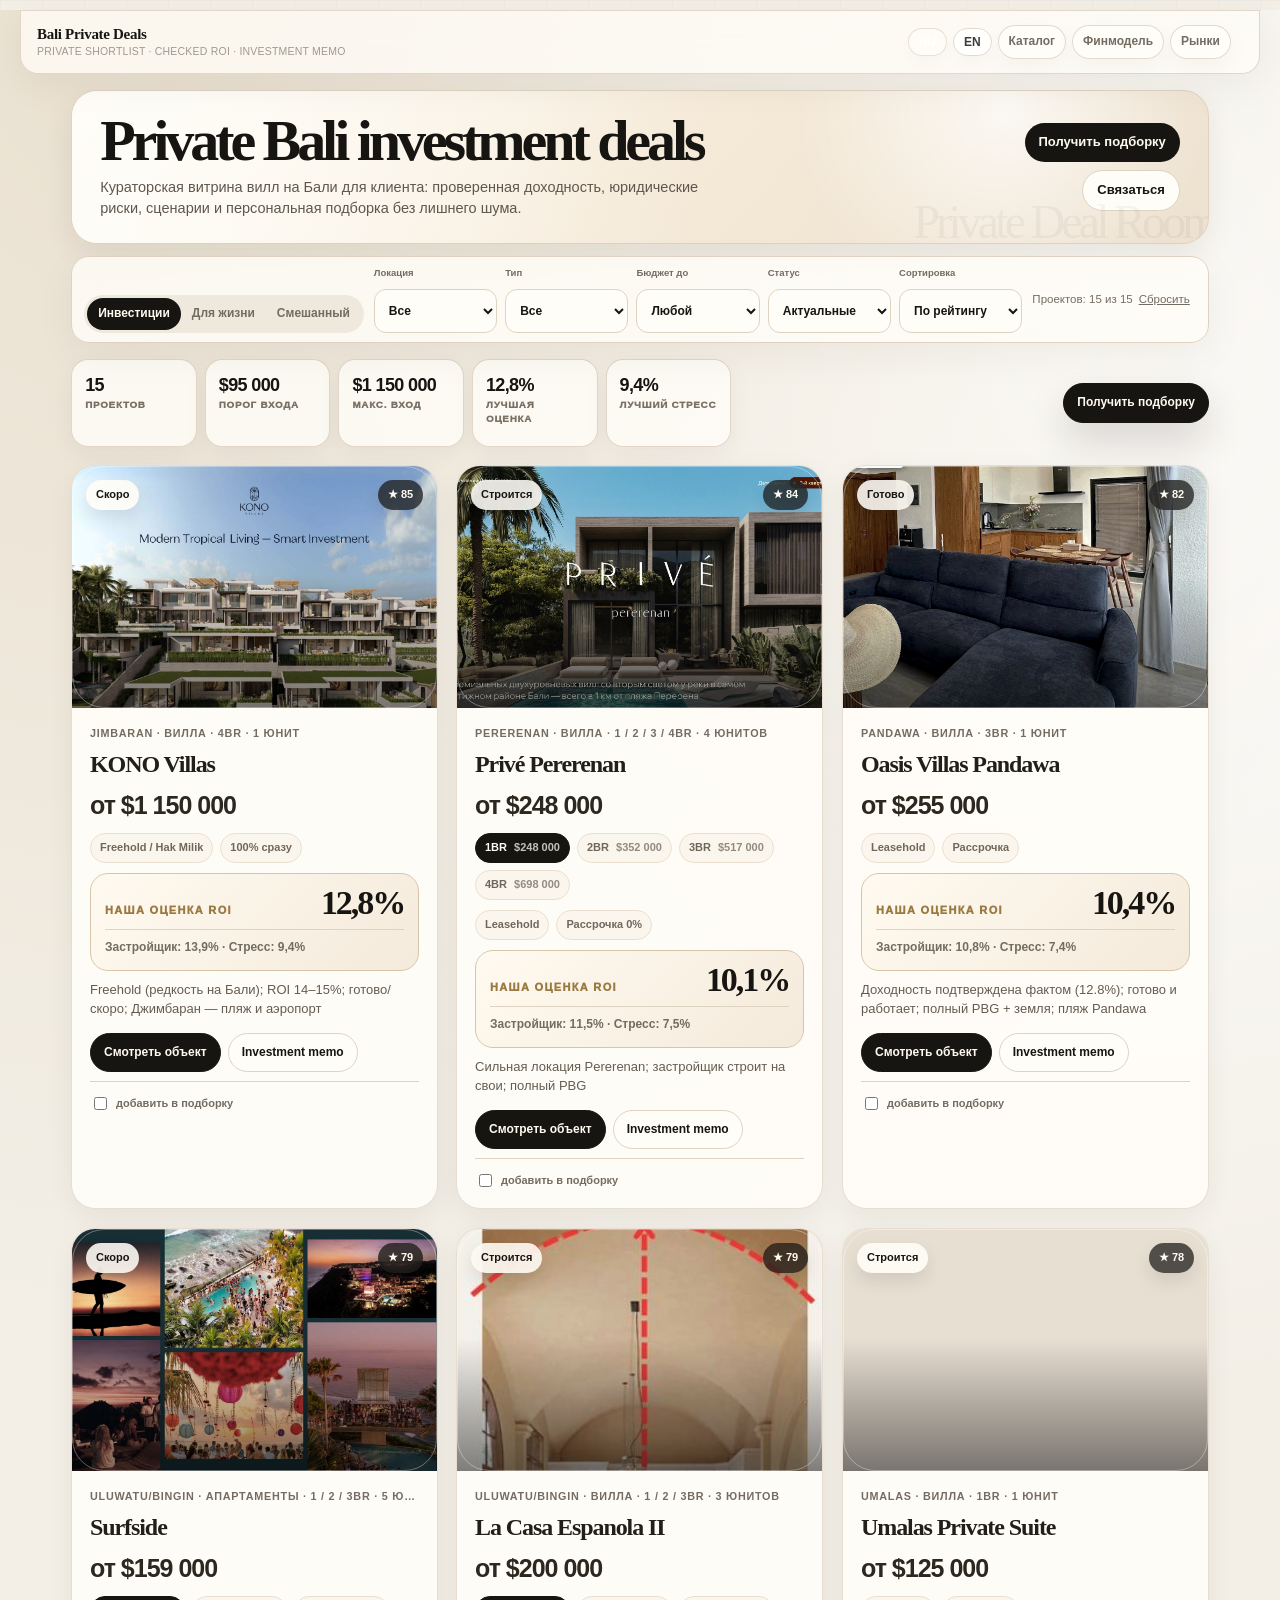
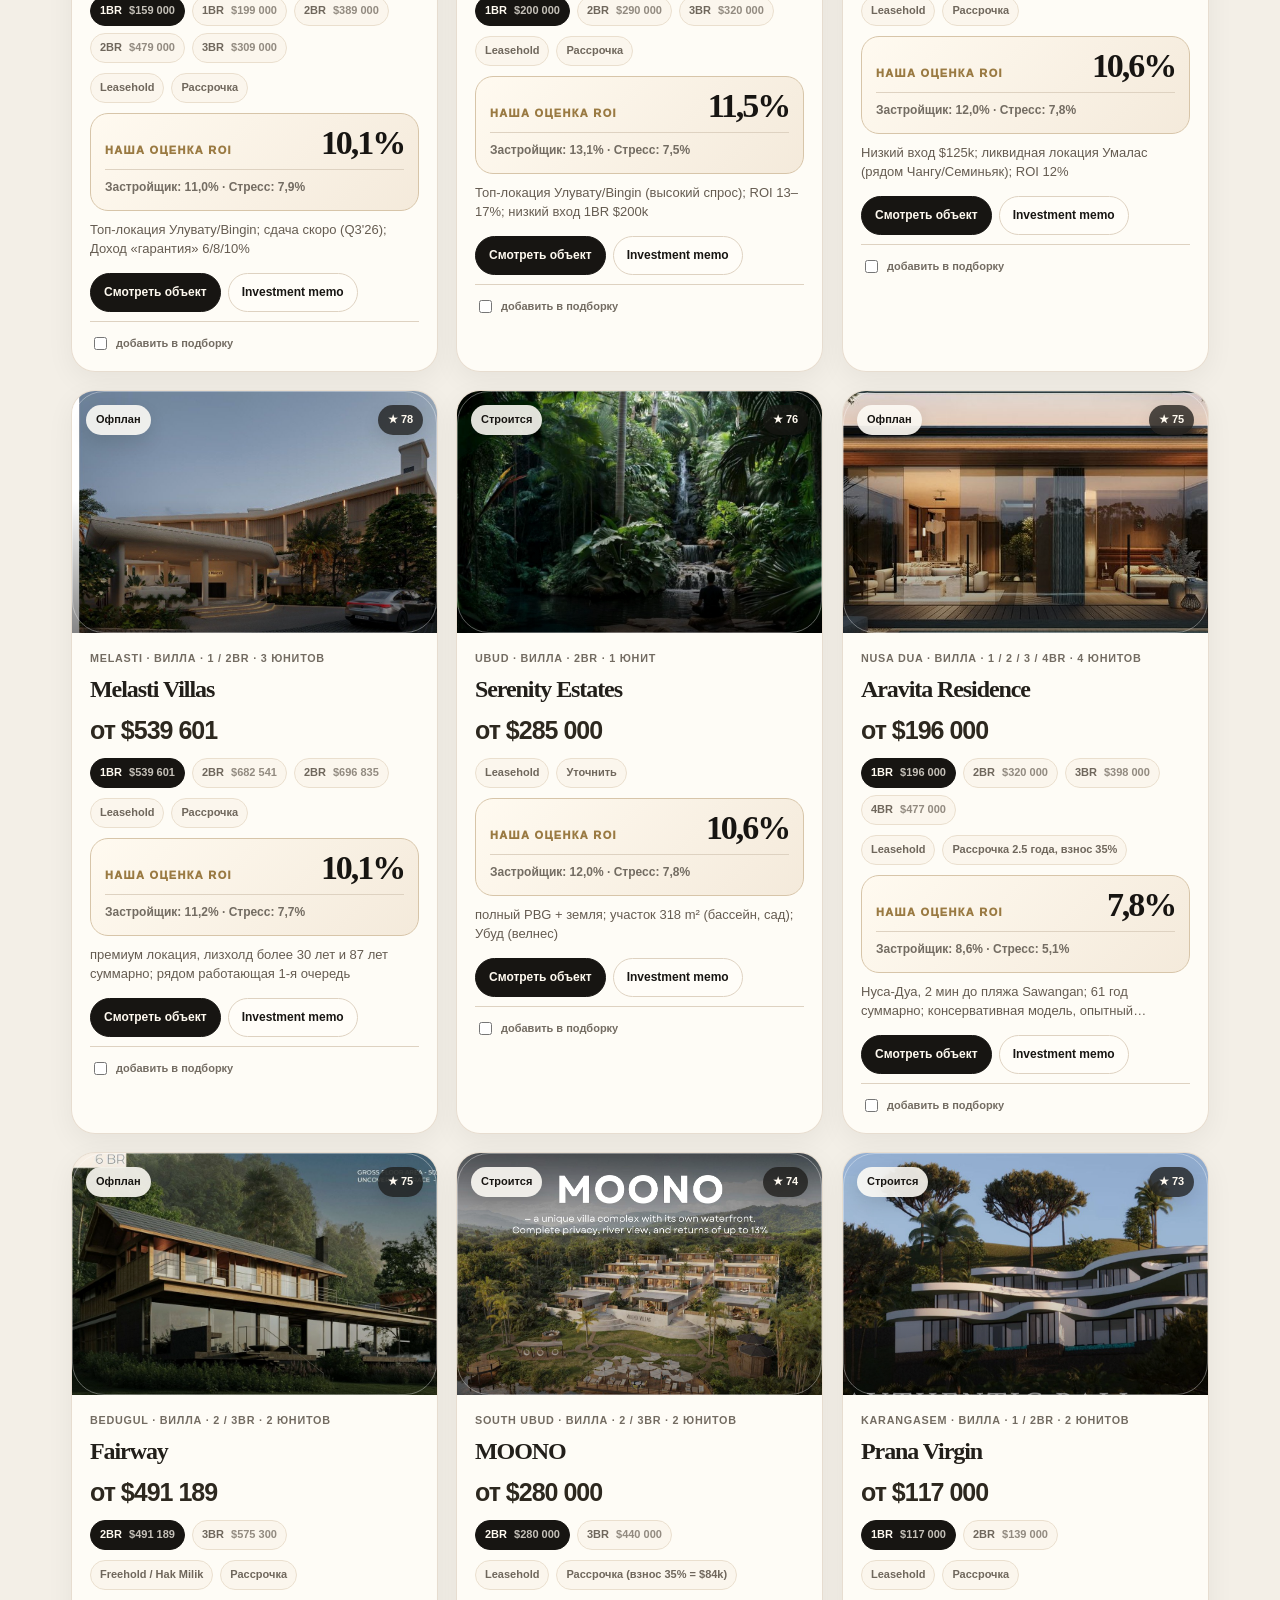
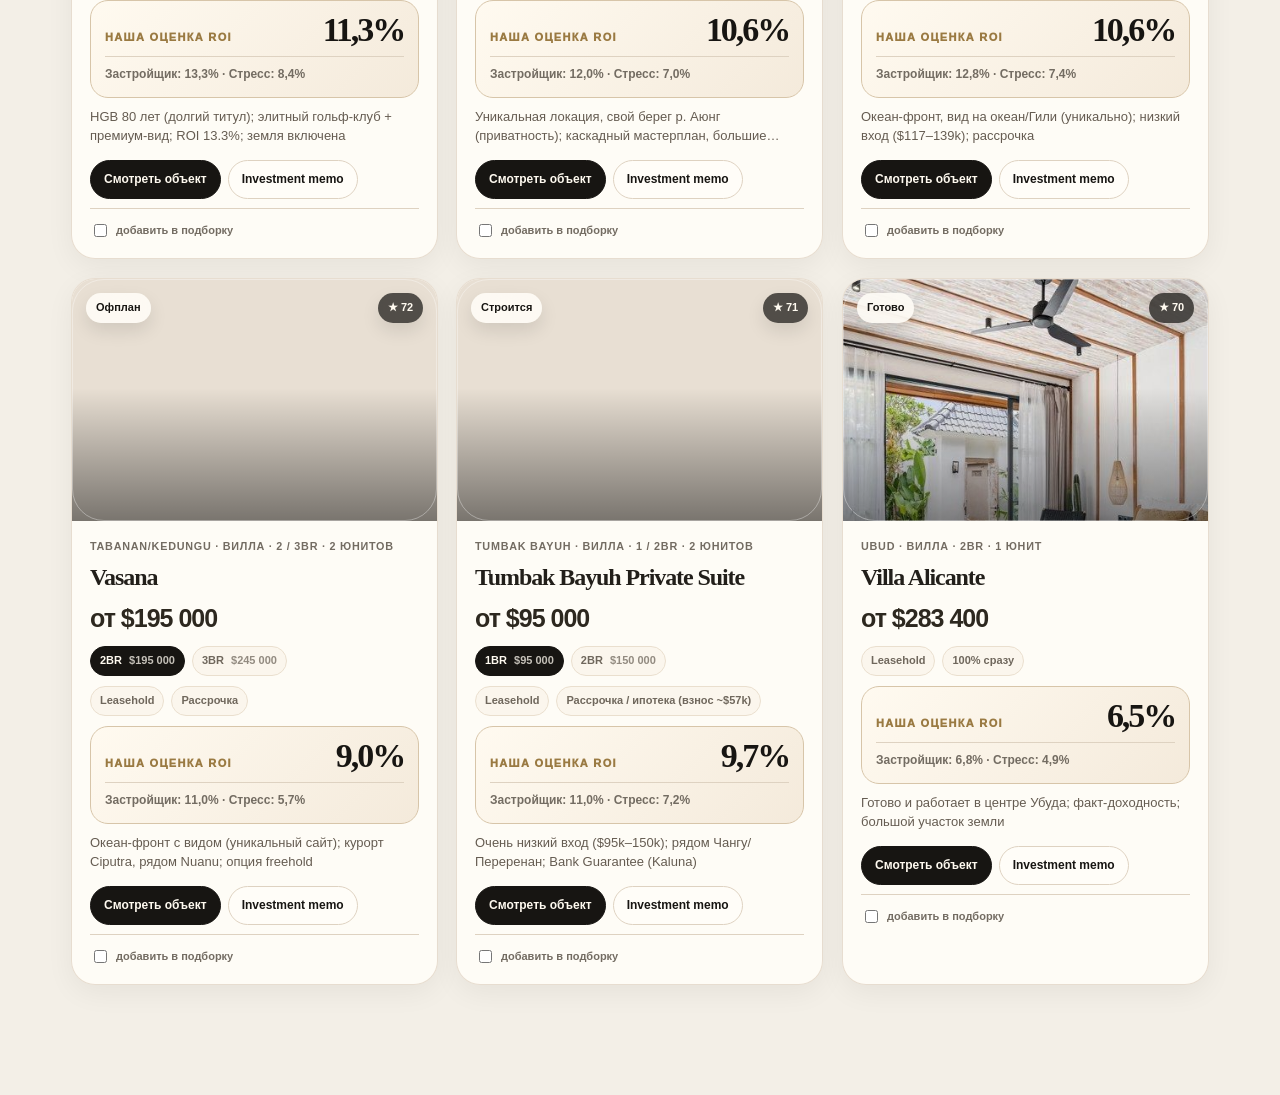
==== commit 9dea4130: "Compact premium UI polish v20" ====
--- a/index.html
+++ b/index.html
@@ -8,7 +8,7 @@
   <meta name="theme-color" content="#f5f1e8" />
   <meta property="og:title" content="Bali Private Deals" />
   <meta property="og:description" content="Curated Bali villa investment catalog with checked ROI and client shortlists." />
-  <link rel="stylesheet" href="assets/css/styles.v19.css" />
+  <link rel="stylesheet" href="assets/css/styles.v20.css" />
 </head>
 <body>
   <header class="topbar">
@@ -92,10 +92,10 @@
     <button id="clearCompareBtn" class="mutedBtn" data-i18n="clear">Очистить</button>
   </div>
 
-  <script src="assets/js/i18n.js?v=19"></script>
-  <script src="assets/js/config.js?v=19"></script>
-  <script src="assets/js/data.js?v=19"></script>
-  <script src="assets/js/scoring.js?v=19"></script>
-  <script src="assets/js/app.v19.js"></script>
+  <script src="assets/js/i18n.js?v=20"></script>
+  <script src="assets/js/config.js?v=20"></script>
+  <script src="assets/js/data.js?v=20"></script>
+  <script src="assets/js/scoring.js?v=20"></script>
+  <script src="assets/js/app.v20.js"></script>
 </body>
 </html>
--- a/assets/css/styles.v20.css
+++ b/assets/css/styles.v20.css
@@ -0,0 +1,253 @@
+:root{
+  --bg:#f5f4ef; --card:#ffffff; --ink:#151515; --muted:#77777f; --line:#e4e0d7;
+  --accent:#111111; --accentText:#ffffff; --good:#4d8f34; --warn:#bd7b1d; --bad:#bd3f3f;
+  --soft:#faf8f2; --shadow:0 12px 35px rgba(0,0,0,.07); --r:18px;
+}
+*{box-sizing:border-box}
+html,body{margin:0;background:var(--bg);color:var(--ink);font:15px/1.45 -apple-system,BlinkMacSystemFont,"Segoe UI",Inter,Roboto,Arial,sans-serif}
+a{color:inherit;text-decoration:none}
+button,input,select{font:inherit}
+.topbar{position:sticky;top:0;z-index:20;background:rgba(245,244,239,.86);backdrop-filter:blur(16px);border-bottom:1px solid var(--line);padding:14px 22px;display:grid;grid-template-columns:1fr auto auto;align-items:center;gap:12px}
+.brand{display:flex;flex-direction:column;gap:1px;cursor:pointer}.brand b{font-size:17px}.brand span{font-size:12px;color:var(--muted)}
+.nav{display:flex;gap:8px;flex-wrap:wrap;justify-content:flex-end}.nav a{padding:8px 13px;border:1px solid var(--line);border-radius:999px;background:var(--card);font-weight:650;font-size:13px;color:var(--muted)}.nav a:hover{color:var(--ink);box-shadow:var(--shadow)}.langSwitch{display:flex;gap:4px;background:var(--card);border:1px solid var(--line);border-radius:999px;padding:4px;white-space:nowrap}.langBtn{border:0;background:transparent;border-radius:999px;padding:7px 10px;font-weight:850;font-size:12px;color:var(--muted);cursor:pointer}.langBtn.on,.langBtn.active{background:var(--accent);color:var(--accentText)}
+.wrap{max-width:1220px;margin:0 auto;padding:24px 18px 90px}.hero{display:flex;justify-content:space-between;align-items:center;gap:18px;margin-bottom:18px;background:linear-gradient(135deg,#fff,#f3eee3);border:1px solid var(--line);border-radius:24px;padding:26px}.hero h1{margin:0 0 6px;font-size:30px;letter-spacing:-.04em}.hero p{margin:0;color:var(--muted);max-width:760px}.heroActions{display:flex;gap:8px;flex-wrap:wrap;justify-content:flex-end}
+.primary,.ghost,.mutedBtn{border:0;border-radius:999px;padding:10px 16px;font-weight:750;cursor:pointer;white-space:nowrap}.primary{background:var(--accent);color:var(--accentText)}.ghost{background:var(--card);border:1px solid var(--line);color:var(--ink)}.mutedBtn{background:rgba(255,255,255,.12);color:#ddd}.linkBtn{background:none;border:0;text-decoration:underline;color:var(--muted);cursor:pointer}
+.filters{background:var(--card);border:1px solid var(--line);border-radius:20px;padding:16px;margin-bottom:18px}.modeSwitch{display:inline-flex;background:var(--soft);border-radius:999px;padding:4px;margin-bottom:14px}.modeSwitch button{border:0;background:transparent;padding:9px 14px;border-radius:999px;font-weight:750;color:var(--muted);cursor:pointer}.modeSwitch button.on{background:var(--accent);color:var(--accentText)}
+.filterGrid{display:grid;grid-template-columns:repeat(5,minmax(145px,1fr));gap:10px}.filterGrid label,.formGrid label{display:flex;flex-direction:column;gap:6px;color:var(--muted);font-size:12px;font-weight:700}.filterGrid select,.formGrid input{border:1px solid var(--line);border-radius:12px;background:var(--soft);padding:10px;color:var(--ink);font-weight:650}.metaLine{display:flex;justify-content:space-between;margin-top:12px;color:var(--muted);font-size:13px}
+.grid{display:grid;grid-template-columns:repeat(auto-fill,minmax(305px,1fr));gap:16px}.card{background:var(--card);border:1px solid var(--line);border-radius:var(--r);overflow:hidden;box-shadow:0 1px 2px rgba(0,0,0,.03);display:flex;flex-direction:column}.card:hover{box-shadow:var(--shadow);transform:translateY(-1px);transition:.15s}.media{height:190px;background:linear-gradient(135deg,#dedad0,#f9f7f2);position:relative;cursor:pointer}.media img{width:100%;height:100%;object-fit:cover;display:block}.badge{position:absolute;top:10px;left:10px;background:rgba(0,0,0,.75);color:#fff;padding:5px 10px;border-radius:999px;font-size:12px;font-weight:800}.badge.right{left:auto;right:10px;background:rgba(255,255,255,.95);color:#111}.cardBody{padding:15px;display:flex;flex-direction:column;gap:9px;flex:1}.loc{font-size:12px;color:var(--muted)}.title{font-size:17px;font-weight:800;line-height:1.22;letter-spacing:-.02em;cursor:pointer}.price{font-size:24px;font-weight:900;letter-spacing:-.04em}.chips{display:flex;flex-wrap:wrap;gap:6px}.chip{font-size:12px;border:1px solid var(--line);background:var(--soft);color:var(--muted);font-weight:750;border-radius:999px;padding:5px 9px}.roiRow{display:grid;grid-template-columns:repeat(3,1fr);gap:6px}.roiBox{background:var(--soft);border:1px solid var(--line);border-radius:12px;padding:8px}.roiBox b{display:block;font-size:15px}.roiBox span{font-size:11px;color:var(--muted);font-weight:700}.why,.redFlags,.legalNote{border-left:3px solid var(--line);padding-left:10px;font-size:13px;color:#333}.redFlags{border-left-color:var(--warn)}.legalNote{border-left-color:var(--good)}.actions{display:flex;gap:8px;flex-wrap:wrap;margin-top:auto}.smallBtn{border:1px solid var(--line);background:var(--soft);border-radius:999px;padding:8px 11px;font-weight:750;font-size:13px;cursor:pointer}.checkLine{display:flex;gap:8px;align-items:center;color:var(--muted);font-size:13px}.checkLine input{accent-color:#111}
+.compareBar{position:fixed;left:50%;bottom:18px;transform:translateX(-50%);background:#111;color:#fff;border-radius:999px;box-shadow:var(--shadow);padding:10px 10px 10px 18px;display:flex;align-items:center;gap:12px;z-index:40}.hidden{display:none!important}.shortlistPanel{background:#111;color:#fff;border-radius:20px;padding:14px 16px;margin-bottom:16px}.shortlistPanel input{width:100%;margin-top:8px;border:1px solid rgba(255,255,255,.2);border-radius:12px;background:#222;color:#fff;padding:11px}
+.panel{background:var(--card);border:1px solid var(--line);border-radius:22px;padding:20px;box-shadow:0 1px 2px rgba(0,0,0,.03)}.detail{max-width:940px;margin:0 auto}.detailHero{display:grid;grid-template-columns:1.2fr .8fr;gap:18px;margin-bottom:16px}.galleryHero{height:420px;border-radius:20px;overflow:hidden;background:var(--soft)}.galleryHero img{width:100%;height:100%;object-fit:cover}.detailHead h1{font-size:34px;letter-spacing:-.04em;margin:0 0 8px}.detailPrice{font-size:34px;font-weight:900;letter-spacing:-.05em}.sectionTitle{font-size:12px;letter-spacing:.08em;text-transform:uppercase;color:var(--muted);font-weight:900;margin:24px 0 10px}.factGrid,.kpiGrid{display:grid;grid-template-columns:repeat(auto-fill,minmax(150px,1fr));gap:10px}.fact,.kpi{background:var(--soft);border:1px solid var(--line);border-radius:14px;padding:11px}.fact b,.kpi b{display:block;font-size:18px}.fact span,.kpi span{font-size:11px;color:var(--muted);font-weight:800}.twoCols{display:grid;grid-template-columns:1fr 1fr;gap:12px}.textBox{background:var(--soft);border:1px solid var(--line);border-radius:14px;padding:14px}.textBox.warn{background:#fff7e8}.textBox.good{background:#f1faed}.tableBox{overflow-x:auto}table{width:100%;border-collapse:collapse;background:var(--card)}th,td{padding:10px;border-bottom:1px solid var(--line);text-align:left;vertical-align:top}th{font-size:12px;text-transform:uppercase;letter-spacing:.05em;color:var(--muted)}td.best{color:var(--good);font-weight:900}.modelLayout{display:grid;grid-template-columns:420px 1fr;gap:16px}.formGrid{display:grid;grid-template-columns:1fr 1fr;gap:10px}.inputPanel{position:sticky;top:86px;align-self:start}.note{font-size:12px;color:var(--muted)}
+.memo{max-width:860px;margin:0 auto;background:#fff}.memoHeader{border-bottom:3px solid #111;padding-bottom:18px;margin-bottom:18px;display:flex;justify-content:space-between;gap:18px}.memoHeader h1{margin:0;font-size:28px}.memoPrice{text-align:right;font-size:30px;font-weight:900}.memoFooter{border-top:1px solid var(--line);padding-top:12px;margin-top:20px;color:var(--muted);font-size:11px}
+@media(max-width:820px){.hero,.detailHero,.modelLayout{grid-template-columns:1fr;display:grid}.filterGrid{grid-template-columns:1fr 1fr}.formGrid{grid-template-columns:1fr}.topbar{grid-template-columns:1fr;align-items:flex-start}.nav{justify-content:flex-start}.galleryHero{height:260px}.twoCols{grid-template-columns:1fr}.inputPanel{position:static}.hero h1{font-size:24px}}
+@media print{.no-print,.topbar,.compareBar,.filters,.heroActions{display:none!important}.wrap{padding:0;max-width:none}.panel,.card,.memo{border:0;box-shadow:none}.hero{border:0;background:#fff;padding:0;margin-bottom:12px}.detailHero{grid-template-columns:1fr 1fr}.galleryHero{height:240px}body{background:#fff;color:#111}.sectionTitle{break-after:avoid}.textBox,.fact,.kpi{break-inside:avoid}}
+
+.statusBadge{position:absolute;bottom:10px;left:10px;background:rgba(255,255,255,.92);color:#111;padding:5px 10px;border-radius:999px;font-size:11px;font-weight:900;border:1px solid rgba(0,0,0,.08)}
+.statusBadge.Sold,.statusBadge.Archive,.statusBadge.Draft{background:#fee2e2;color:#991b1b}.statusBadge.Reserved{background:#fef3c7;color:#92400e}.statusBadge.Available{background:#dcfce7;color:#166534}
+.chartGrid{display:grid;grid-template-columns:1fr 1fr;gap:12px;margin:14px 0}.chartCard{background:var(--soft);border:1px solid var(--line);border-radius:16px;padding:14px}.chartCard h3{margin:0 0 10px;font-size:14px}.barRow{display:grid;grid-template-columns:120px 1fr 86px;gap:10px;align-items:center;margin:9px 0}.barTrack{height:24px;background:#eee7dc;border-radius:999px;overflow:hidden}.barFill{height:100%;background:#111;border-radius:999px}.barFill.soft{background:#8b7b60}.barFill.good{background:var(--good)}.barFill.warn{background:var(--warn)}.svgChart{width:100%;height:260px;background:#fff;border:1px solid var(--line);border-radius:14px;overflow:hidden}.legend{display:flex;gap:10px;flex-wrap:wrap;font-size:12px;color:var(--muted);margin-top:8px}.dot{width:10px;height:10px;border-radius:50%;display:inline-block;background:#111}.dot.good{background:var(--good)}.dot.warn{background:var(--warn)}.dot.soft{background:#8b7b60}.heat-good{background:#e7f7df}.heat-mid{background:#fff3ce}.heat-low{background:#fee2e2}.expenseStack{height:28px;border-radius:999px;overflow:hidden;display:flex;background:#eee;margin:10px 0}.expenseStack span{display:block;height:100%}.insightBox{background:#111;color:#fff;border-radius:18px;padding:16px;margin:14px 0}.insightBox b{display:block;font-size:18px;margin-bottom:4px}.uploadBox{background:#eef6ff;border:1px solid #bfdbfe;border-radius:16px;padding:14px;margin:14px 0;color:#1e3a8a}.uploadBox code{background:rgba(255,255,255,.6);padding:2px 5px;border-radius:6px}
+@media(max-width:900px){.chartGrid{grid-template-columns:1fr}.filterGrid{grid-template-columns:1fr 1fr}}
+
+/* Finance v3 — investment forecast layout */
+.financeWrap{max-width:1180px}.financeHero{background:#fff;border-color:#e8e5dd}.quickModelPanel{margin-bottom:18px}.quickModelHead{display:flex;justify-content:space-between;gap:18px;align-items:end;margin-bottom:14px}.quickModelHead h2{margin:4px 0 0;font-size:20px;letter-spacing:-.02em}.eyebrow,.forecastTitle{font-size:12px;letter-spacing:.09em;text-transform:uppercase;color:#78746a;font-weight:850}.objectSelectLabel{min-width:360px;display:flex;flex-direction:column;gap:6px;color:var(--muted);font-size:12px;font-weight:800}.objectSelectLabel select{border:1px solid var(--line);border-radius:14px;background:var(--soft);padding:10px;color:var(--ink);font-weight:650}.financeInputs{grid-template-columns:repeat(6,1fr)}
+.forecastShell{display:flex;flex-direction:column;gap:20px}.paymentCards{display:grid;grid-template-columns:repeat(3,1fr);gap:14px}.payOption{background:#f7f6f2;border:1px solid transparent;border-radius:18px;padding:16px;min-height:198px}.payOption.active{background:#f8f8f5;border:2px solid #111}.payTop{display:flex;justify-content:space-between;align-items:center;gap:10px}.payTop h3{margin:0;font-size:15px}.payTop span{background:#ecebe6;border-radius:999px;padding:4px 9px;font-weight:800;color:#333}.payPrice{font-size:24px;font-weight:950;letter-spacing:-.04em;margin:12px 0}.payPrice em{font-size:14px;color:#8b877d;text-decoration:line-through;font-style:normal;font-weight:650;margin-left:5px}.payStripe{height:10px;border-radius:999px;display:flex;overflow:hidden;background:#eee;margin:8px 0 12px}.payStripe i{display:block}.payLegend{display:grid;gap:6px}.payLegend div{display:grid;grid-template-columns:10px 44px 1fr;gap:8px;align-items:center;color:#7d786e;font-size:12px}.payLegend i{width:9px;height:9px;border-radius:50%;display:block}.payLegend b{color:#333}.forecastGrid{display:grid;grid-template-columns:1.65fr 1fr;gap:20px}.forecastCard{background:#fff;border:1px solid #e6e4dd;border-radius:18px;padding:24px;box-shadow:0 2px 8px rgba(0,0,0,.04)}.forecastCard h2{margin:0 0 18px;font-size:18px;letter-spacing:-.02em}.cardHead{display:flex;justify-content:space-between;gap:14px;align-items:center;margin-bottom:14px}.cardHead h2{margin:0}.segMini{background:#efeee9;border-radius:12px;padding:4px;display:flex;gap:2px}.segMini button{border:0;background:transparent;border-radius:10px;padding:6px 10px;color:#777;font-weight:800}.segMini button.on{background:#fff;color:#111;box-shadow:0 1px 4px rgba(0,0,0,.1)}.forecastTable th{background:#f2f1ed;color:#8a857a}.forecastTable td,.forecastTable th{padding:10px 16px;border-bottom:1px solid #eee;text-align:right}.forecastTable td:first-child,.forecastTable th:first-child{text-align:left}.forecastTable .section td{background:#f6f5f1;color:#8a857a;text-transform:uppercase;font-size:12px;letter-spacing:.06em;font-weight:850;text-align:left}.forecastTable .neg td:not(:first-child){color:#dc2626}.forecastTable .bold td{font-weight:900}.forecastTable .total td{background:#080906;color:#fff;font-weight:950}.forecastTable .total td:last-child{color:#bef264}.donutWrap{display:grid;gap:16px;justify-items:center}.donut{width:210px;height:210px;border-radius:50%;display:grid;place-items:center;position:relative}.donut:after{content:'';position:absolute;inset:58px;background:#fff;border-radius:50%}.donut div{position:relative;z-index:1;text-align:center}.donut span{display:block;color:#8a857a;font-size:11px;font-weight:900;letter-spacing:.08em}.donut b{display:block;font-size:20px}.donutLegend{width:100%;display:grid;gap:8px}.donutLegend div{display:grid;grid-template-columns:12px 1fr auto;gap:9px;align-items:center;color:#777}.donutLegend i{width:10px;height:10px;border-radius:50%}.donutLegend b{color:#111}.capChart{height:275px;display:flex;align-items:end;justify-content:space-around;border-bottom:1px solid #ddd;background:repeating-linear-gradient(to top,transparent 0,transparent 49px,#e4e0d7 50px);padding:0 12px 22px}.capCol{height:100%;display:flex;flex-direction:column;justify-content:end;align-items:center;gap:8px;color:#777}.capBar{width:44px;border-radius:7px 7px 0 0;overflow:hidden;display:flex;flex-direction:column-reverse;background:#c8f35e}.capBar i{display:block;width:100%}.capBar .paid{background:#c8f35e}.capBar .cap{background:#65a30d}.capBar .rent{background:#4d7c0f}.dot.paid{background:#c8f35e}.dot.cap{background:#65a30d}.dot.rent{background:#4d7c0f}.returnsTop{display:flex;justify-content:space-between;gap:20px;margin:8px 0 18px}.returnsTop span,.returnStats span{display:block;font-size:11px;text-transform:uppercase;letter-spacing:.08em;color:#8a857a;font-weight:900}.returnsTop b{font-size:38px;color:#65a30d;letter-spacing:-.06em}.returnsTop div:last-child{text-align:right}.returnsTop div:last-child b{font-size:22px;color:#111}.returnStats{display:grid;grid-template-columns:repeat(3,1fr);background:#f8f7f3;border-radius:16px;overflow:hidden;margin:8px 0 30px}.returnStats div{padding:12px;border-right:1px solid #e8e5dd}.returnStats div:last-child{border-right:0}.returnStats b{display:block;font-size:16px}.basedOn{border-top:1px solid #eee;padding-top:16px;color:#777;font-size:12px}.paymentPlanCard{padding:0;overflow:hidden}.darkHead{background:#080906;color:#fff;padding:14px 16px;margin:0}.darkHead h2{color:#fff}.darkHead strong{font-size:18px}.planBar{margin:16px;height:28px;background:#f6c21a;border-radius:8px;overflow:hidden;display:flex}.planBar span{display:grid;place-items:center;color:#fff;font-weight:950}.planDetails{padding:0 16px 20px}.planDetails div{display:grid;grid-template-columns:12px 1fr auto;gap:8px;align-items:center}.planDetails i{width:10px;height:10px;border-radius:50%;background:#f6c21a}.planDetails span{color:#888}.planDetails b{font-size:20px}.lowerCharts{grid-template-columns:1fr 1fr}.wideCard{grid-column:1/-1}.scenarioBarRow{display:grid;grid-template-columns:105px 1fr 110px;gap:10px;align-items:center;margin:14px 0}.scenarioBarRow div{height:30px;background:#f1eee6;border-radius:999px;overflow:hidden}.scenarioBarRow span{display:block;height:100%;border-radius:999px;background:linear-gradient(90deg,#c8f35e,#65a30d)}.scenarioBarRow em{font-style:normal;font-weight:850}.svgChart.refined{height:275px;background:#fff;border:0;border-radius:0}.heat-good{background:#e7f7df}.heat-mid{background:#fff3ce}.heat-low{background:#fee2e2}
+@media(max-width:980px){.financeInputs{grid-template-columns:1fr 1fr}.paymentCards,.forecastGrid,.lowerCharts{grid-template-columns:1fr}.wideCard{grid-column:auto}.quickModelHead{display:block}.objectSelectLabel{min-width:0;margin-top:12px}.forecastCard{padding:16px}.paymentCards{gap:10px}.returnsTop b{font-size:30px}}
+@media print{.quickModelPanel{display:none}.forecastCard{break-inside:avoid}.paymentCards{grid-template-columns:repeat(3,1fr)}.forecastGrid{grid-template-columns:1.55fr 1fr}.lowerCharts{grid-template-columns:1fr 1fr}.wideCard{grid-column:1/-1}.forecastCard{box-shadow:none}.wrap.financeWrap{max-width:none}.topbar{display:none}.financeHero{display:none}}
+
+/* Markets v4 */
+.marketsWrap{max-width:1260px}.marketHero{background:linear-gradient(135deg,#fff,#f3efe6)}.marketVerdicts{display:grid;grid-template-columns:repeat(4,1fr);gap:12px;margin:0 0 18px}.verdict{background:#fff;border:1px solid var(--line);border-radius:18px;padding:16px;box-shadow:0 2px 8px rgba(0,0,0,.035)}.verdict.black{background:#080906;color:#fff}.verdict span{display:block;font-size:11px;text-transform:uppercase;letter-spacing:.08em;color:#8a857a;font-weight:900}.verdict.black span{color:#cfcac0}.verdict b{display:block;font-size:24px;letter-spacing:-.04em;margin:4px 0}.verdict p{margin:0;color:#777}.verdict.black p{color:#ddd}.marketCards{display:grid;grid-template-columns:repeat(4,1fr);gap:14px;margin-bottom:18px}.marketCard{background:#fff;border:1px solid var(--line);border-radius:22px;padding:18px;box-shadow:0 2px 8px rgba(0,0,0,.04)}.marketCard.featured{border:2px solid #111}.marketCardTop{display:flex;justify-content:space-between;gap:10px;align-items:flex-start}.marketFlag{font-size:26px}.marketCard h2{margin:4px 0 0;font-size:24px;letter-spacing:-.04em}.marketCard p{margin:0;color:#777}.marketTag{background:#f4f1e8;border-radius:999px;padding:6px 10px;font-size:11px;font-weight:900;color:#6f685c;white-space:nowrap}.marketKpis{display:grid;gap:10px;margin:18px 0}.marketKpis div span{display:block;font-size:11px;text-transform:uppercase;letter-spacing:.08em;color:#8a857a;font-weight:900}.marketKpis div b{display:block;font-size:20px;letter-spacing:-.03em}.marketMiniBar{height:8px;background:#efeae0;border-radius:999px;overflow:hidden;margin-top:5px}.marketMiniBar i{display:block;height:100%;background:#111;border-radius:999px}.marketMiniBar i.green{background:#65a30d}.marketMiniBar i.orange{background:#f6b91a}.miniScore{display:grid;grid-template-columns:95px 1fr 42px;gap:8px;align-items:center;margin:8px 0;font-size:12px;color:#777}.miniScore div{height:9px;background:#f0ece4;border-radius:999px;overflow:hidden}.miniScore i{display:block;height:100%;background:#111;border-radius:999px}.miniScore b{font-size:12px;color:#111}.marketText,.marketRisk{background:#f8f6f0;border:1px solid #eee9df;border-radius:14px;padding:12px;margin-top:12px}.marketText b,.marketRisk b{display:block;font-size:12px;text-transform:uppercase;letter-spacing:.06em;color:#777;margin-bottom:4px}.marketRisk{background:#fff7e8}.marketCharts{display:grid;grid-template-columns:1fr 1fr;gap:14px;margin-bottom:18px}.marketChartCard{background:#fff;border:1px solid var(--line);border-radius:22px;padding:20px;box-shadow:0 2px 8px rgba(0,0,0,.04)}.marketChartCard h2{margin:0 0 4px;font-size:20px}.marketChartCard p{margin:0 0 16px;color:#777}.marketBarRow{display:grid;grid-template-columns:90px 1fr 90px;gap:12px;align-items:center;margin:13px 0}.marketBarRow span{font-weight:850}.marketBarRow div{height:30px;background:#f0ece4;border-radius:999px;overflow:hidden}.marketBarRow i{display:block;height:100%;background:linear-gradient(90deg,#c8f35e,#65a30d);border-radius:999px}.marketBarRow i.entry{background:linear-gradient(90deg,#f6c21a,#b45309)}.marketBarRow b{text-align:right}.marketDecision{margin-bottom:18px}.decisionGrid{display:grid;grid-template-columns:repeat(4,1fr);gap:12px}.decisionGrid div{background:#f8f6f0;border:1px solid #eee9df;border-radius:14px;padding:14px}.decisionGrid b{display:block;margin-bottom:6px}.decisionGrid span{color:#777}.marketMatrix table th{background:#111;color:#fff}.marketMatrix table td{background:#fff}.marketMatrix table tr:nth-child(even) td{background:#faf9f5}.pill{display:inline-block;border-radius:999px;padding:5px 10px;font-weight:900}.scoreGood{background:#dcfce7;color:#166534}.scoreMid{background:#fef3c7;color:#92400e}.scoreLow{background:#fee2e2;color:#991b1b}
+@media(max-width:1050px){.marketVerdicts,.marketCards,.marketCharts,.decisionGrid{grid-template-columns:1fr 1fr}.marketCardTop{display:block}.marketTag{display:inline-block;margin-top:8px}}
+@media(max-width:660px){.marketVerdicts,.marketCards,.marketCharts,.decisionGrid{grid-template-columns:1fr}.marketBarRow{grid-template-columns:76px 1fr 74px}.miniScore{grid-template-columns:82px 1fr 38px}.heroActions{justify-content:flex-start}.marketMatrix{padding:12px}}
+@media print{.marketVerdicts,.marketCards{grid-template-columns:repeat(4,1fr)}.marketCharts,.decisionGrid{grid-template-columns:1fr 1fr}.marketCard,.marketChartCard,.verdict{box-shadow:none;break-inside:avoid}.marketHero{display:none}.marketMatrix table th{background:#111!important;color:#fff!important}.marketMatrix{break-before:page}}
+
+/* v5 language switch + project grouping */
+.langSwitch{display:inline-flex;background:var(--soft);border:1px solid var(--line);border-radius:999px;padding:3px;gap:2px}
+.langBtn{border:0;background:transparent;border-radius:999px;padding:7px 10px;font-size:12px;font-weight:900;color:var(--muted);cursor:pointer}.langBtn.on{background:var(--accent);color:var(--accentText)}
+.unitPicker{background:var(--soft);border:1px solid var(--line);border-radius:14px;padding:10px;display:grid;gap:8px}.unitTitle{font-size:11px;text-transform:uppercase;letter-spacing:.07em;color:var(--muted);font-weight:900}.unitButtons{display:flex;flex-wrap:wrap;gap:6px}.unitBtn{border:1px solid var(--line);background:#fff;border-radius:999px;padding:7px 10px;font-size:12px;font-weight:850;color:#555;cursor:pointer}.unitBtn.on{background:#111;color:#fff;border-color:#111}.detailUnitSwitch{background:#fff;border:1px solid var(--line);border-radius:16px;padding:12px;margin-bottom:12px;display:flex;flex-wrap:wrap;gap:8px;align-items:center}.detailUnitSwitch b{margin-right:6px}.projectCard .price{font-size:24px}.topbar{flex-wrap:wrap}.nav{margin-left:auto}@media(max-width:680px){.nav{order:3;width:100%;margin-left:0}.langSwitch{margin-left:auto}.unitButtons{display:grid;grid-template-columns:1fr 1fr}.unitBtn{white-space:nowrap}.detailUnitSwitch{align-items:flex-start}}
+
+/* v6 cache/layout fix: keep RU/EN visible in header */
+.topbar{display:grid!important;grid-template-columns:1fr auto auto!important;align-items:center!important;gap:12px!important}
+.nav{margin-left:0!important;justify-content:flex-end!important}
+.langSwitch{display:flex!important;align-items:center!important;justify-self:end!important;background:var(--card)!important;border:1px solid var(--line)!important;border-radius:999px!important;padding:4px!important;gap:4px!important;white-space:nowrap!important}
+.langBtn{min-width:38px!important}
+@media(max-width:760px){.topbar{grid-template-columns:1fr auto!important}.nav{grid-column:1 / -1;justify-content:flex-start!important;width:100%}.langSwitch{grid-column:2;grid-row:1}}
+
+
+/* v7: language buttons are inside the main navigation so they cannot disappear off-screen */
+.navLangBtn{padding:8px 12px;border:1px solid #111;border-radius:999px;background:#111;color:#fff;font-weight:900;font-size:13px;cursor:pointer;line-height:1}
+.navLangBtn[data-lang="en"]{background:#fff;color:#111;border-color:var(--line)}
+.navLangBtn.on{background:#111!important;color:#fff!important;border-color:#111!important}
+.navLangBtn:not(.on){opacity:.82}
+.topbar{overflow:visible!important}.nav{margin-left:auto;align-items:center}
+@media(max-width:820px){.nav{width:100%;justify-content:flex-start}.navLangBtn{padding:7px 10px}}
+
+/* v8 photo system */
+.langBtn.on{background:#111!important;color:#fff!important;border-color:#111!important}
+.galleryBlock{display:flex;flex-direction:column;gap:10px}.thumbRow{display:grid;grid-template-columns:repeat(4,1fr);gap:8px}.thumb{height:84px;border-radius:12px;overflow:hidden;background:linear-gradient(135deg,#dedad0,#f9f7f2);border:1px solid var(--line);position:relative}.thumb img{width:100%;height:100%;object-fit:cover;display:block}.media.imgMissing::after,.galleryHero.imgMissing::after,.thumb.imgMissing::after{content:'Photo coming soon';position:absolute;inset:0;display:flex;align-items:center;justify-content:center;color:#8b877d;font-weight:850;background:linear-gradient(135deg,#e7e3d9,#faf8f2)}.galleryHero{position:relative}.media{position:relative}
+
+
+/* v9 compact catalog cards */
+.projectCard .media{height:172px}
+.projectCard .cardBody{padding:12px;gap:7px}
+.projectCard .loc{font-size:11px;line-height:1.25}
+.projectCard .title{font-size:16px;line-height:1.15}
+.projectCard .price{font-size:20px;line-height:1.05;margin-top:-1px}
+.projectCard .chip{font-size:10.5px;padding:3px 7px;line-height:1.15;max-width:100%;overflow:hidden;text-overflow:ellipsis;white-space:nowrap}
+.projectCard .chips{gap:4px}
+.projectCard .unitPicker{padding:7px;border-radius:11px;gap:5px;background:#fff;border-color:#eee8dd}
+.projectCard .unitTitle{font-size:9.5px;letter-spacing:.06em}
+.projectCard .unitButtons{gap:4px}
+.projectCard .unitBtn{font-size:10.5px;padding:5px 7px;line-height:1.1}
+.projectCard .roiRow{gap:4px}
+.projectCard .roiBox{padding:5px 6px;border-radius:10px}
+.projectCard .roiBox b{font-size:13px;line-height:1.05}
+.projectCard .roiBox span{font-size:9px;line-height:1.05;display:block;margin-top:2px}
+.projectCard .why,.projectCard .redFlags,.projectCard .legalNote{font-size:11.5px;line-height:1.25;padding-left:8px;display:-webkit-box;-webkit-line-clamp:2;-webkit-box-orient:vertical;overflow:hidden}
+.projectCard .actions{gap:6px}.projectCard .smallBtn{font-size:11.5px;padding:6px 9px}.projectCard .checkLine{font-size:11.5px}
+.projectCard .badge{font-size:11px;padding:4px 8px}.projectCard .badge.right{font-size:11px}.projectCard .statusBadge{font-size:10px;padding:4px 8px}
+@media(min-width:1100px){.grid{grid-template-columns:repeat(auto-fill,minmax(285px,1fr));gap:14px}}
+
+
+/* v10 true compact catalog cards */
+.grid{grid-template-columns:repeat(auto-fill,minmax(270px,1fr));gap:13px}
+.projectCard{border-radius:16px}
+.projectCard .media{height:148px}
+.projectCard .cardBody{padding:11px 12px 12px;gap:6px}
+.projectCard .loc{font-size:10.5px;line-height:1.2;white-space:nowrap;overflow:hidden;text-overflow:ellipsis}
+.projectCard .title{font-size:15.5px;line-height:1.14;margin-top:0}
+.projectCard .price{font-size:19px;line-height:1;margin:2px 0 4px;letter-spacing:-.045em}
+.projectCard .compactChips{gap:4px;margin-top:0}
+.projectCard .chip{font-size:10px;padding:3px 7px;line-height:1;border-radius:999px;max-width:47%;white-space:nowrap;overflow:hidden;text-overflow:ellipsis}
+.projectCard .catalogMetaPill{font-size:10.5px;line-height:1.15;color:var(--muted);background:#fff;border:1px solid var(--line);border-radius:999px;padding:5px 8px;white-space:nowrap;overflow:hidden;text-overflow:ellipsis}
+.projectCard .compactRoi{display:grid;grid-template-columns:repeat(3,1fr);gap:4px;margin-top:2px}
+.projectCard .roiBox{padding:5px 5px 4px;border-radius:9px;min-height:42px;background:#fff}
+.projectCard .roiBox b{font-size:13px;line-height:1;font-weight:900}
+.projectCard .roiBox span{font-size:8.8px;line-height:1;color:var(--muted);font-weight:800;text-transform:uppercase;letter-spacing:.02em;margin-top:4px;display:block}
+.projectCard .unitPicker{padding:6px;border-radius:10px;gap:5px;margin:0}
+.projectCard .unitTitle{font-size:9px;letter-spacing:.08em}
+.projectCard .unitButtons{gap:4px}
+.projectCard .unitBtn{font-size:10px;padding:5px 7px;border-radius:999px;line-height:1.05}
+.projectCard .catalogTeaser{font-size:11px;line-height:1.22;color:#333;border-left:2px solid var(--line);padding-left:7px;display:-webkit-box;-webkit-line-clamp:2;-webkit-box-orient:vertical;overflow:hidden;min-height:27px}
+.projectCard .why,.projectCard .redFlags,.projectCard .legalNote{display:none!important}
+.projectCard .catalogFooter{display:flex;align-items:center;justify-content:space-between;gap:8px;margin-top:2px}
+.projectCard .compactCheck{font-size:10.5px;line-height:1.1;gap:5px;min-width:0;flex:1}
+.projectCard .compactCheck input{width:13px;height:13px;flex:0 0 auto}
+.projectCard .compactActions{gap:4px;flex:0 0 auto;margin:0}
+.projectCard .smallBtn{font-size:10.5px;padding:5px 7px;line-height:1.05}
+.projectCard .badge{font-size:10.5px;padding:4px 8px}.projectCard .badge.right{font-size:10.5px}.projectCard .statusBadge{font-size:9.5px;padding:4px 8px}
+@media(min-width:1200px){.grid{grid-template-columns:repeat(4,minmax(250px,1fr))}}
+@media(max-width:820px){.grid{grid-template-columns:repeat(auto-fill,minmax(255px,1fr))}.projectCard .media{height:142px}}
+
+.galleryNav{position:absolute;top:50%;transform:translateY(-50%);z-index:3;width:42px;height:42px;border-radius:999px;border:1px solid rgba(255,255,255,.55);background:rgba(0,0,0,.34);color:#fff;font-size:32px;line-height:1;display:flex;align-items:center;justify-content:center;cursor:pointer;backdrop-filter:blur(4px)}
+.galleryPrev{left:12px}.galleryNext{right:12px}
+.galleryNav:hover{background:rgba(0,0,0,.55)}
+.thumb{cursor:pointer;opacity:.76;transition:opacity .15s,border-color .15s,transform .15s}
+.thumb:hover,.thumb.active{opacity:1;border-color:var(--accent);transform:translateY(-1px)}
+@media(max-width:820px){.galleryNav{width:36px;height:36px;font-size:28px}.thumbRow{grid-template-columns:repeat(3,1fr)}}
+
+
+/* v12 gallery + lightbox fix */
+.thumb{cursor:pointer;transition:transform .14s ease,border-color .14s ease,box-shadow .14s ease,opacity .14s ease}
+.thumb:hover{transform:translateY(-1px);box-shadow:0 8px 18px rgba(0,0,0,.10)}
+.thumb.active{border:2px solid var(--accent,#111);box-shadow:0 0 0 3px rgba(0,0,0,.06)}
+.galleryHero img{cursor:zoom-in}.galleryHero{user-select:none}.galleryNav{pointer-events:auto}.galleryNav:active{transform:translateY(-50%) scale(.96)}
+body.noScroll{overflow:hidden}
+#galleryLightbox{display:none;position:fixed;inset:0;z-index:9999;align-items:center;justify-content:center;background:rgba(0,0,0,.86);padding:32px}
+#galleryLightbox.open{display:flex}.lightboxBackdrop{position:absolute;inset:0}.lightboxImg{position:relative;z-index:2;max-width:min(1180px,92vw);max-height:86vh;object-fit:contain;border-radius:14px;box-shadow:0 24px 80px rgba(0,0,0,.45);background:#111}.lightboxClose{position:absolute;top:18px;right:22px;z-index:3;width:44px;height:44px;border:1px solid rgba(255,255,255,.35);border-radius:999px;background:rgba(0,0,0,.35);color:#fff;font-size:34px;line-height:1;cursor:pointer}.lightboxNav{position:absolute;top:50%;transform:translateY(-50%);z-index:3;width:54px;height:54px;border-radius:999px;border:1px solid rgba(255,255,255,.35);background:rgba(0,0,0,.35);color:#fff;font-size:42px;line-height:1;cursor:pointer}.lightboxPrev{left:24px}.lightboxNext{right:24px}.lightboxCounter{position:absolute;bottom:22px;left:50%;transform:translateX(-50%);z-index:3;color:#fff;background:rgba(0,0,0,.42);border:1px solid rgba(255,255,255,.25);border-radius:999px;padding:7px 14px;font-weight:800;font-size:13px}
+@media(max-width:820px){#galleryLightbox{padding:14px}.lightboxImg{max-width:96vw;max-height:82vh}.lightboxNav{width:42px;height:42px;font-size:34px}.lightboxPrev{left:10px}.lightboxNext{right:10px}.lightboxClose{top:10px;right:10px}}
+
+/* v13 tourism assumptions */
+.marketAssumptions{margin:18px 0;padding:18px;border:1px solid var(--line);border-radius:18px;background:var(--card)}
+.marketAssumptions h2{margin:0 0 6px;font-size:18px}
+.marketAssumptions p{margin:0 0 14px;color:var(--muted);font-size:13px}
+.marketGrid{display:grid;grid-template-columns:repeat(auto-fit,minmax(180px,1fr));gap:10px}
+.marketKpi{border:1px solid var(--line);border-radius:14px;background:var(--soft);padding:12px}
+.marketKpi b{display:block;font-size:19px;letter-spacing:-.02em}
+.marketKpi span{display:block;color:var(--muted);font-size:12px;margin-top:3px}.marketKpi em{font-style:normal;font-size:11px;color:var(--muted)}
+.marketRule{margin-top:12px;padding:12px 14px;border-radius:14px;background:rgba(226,177,88,.12);font-size:13px;color:var(--text)}
+
+
+/* v14 ROI confidence display */
+.roiDisclaimer{font-size:12px;line-height:1.35;color:var(--muted);margin-top:8px}
+.compactRoi .roiBox span{font-size:10.5px}
+
+
+/* v15 ROI presentation: make our checked estimate primary */
+.checkedRoiCard{border:1px solid var(--line);background:linear-gradient(180deg,#fff,#faf9f6);border-radius:12px;padding:8px 9px;display:flex;flex-direction:column;gap:5px}
+.checkedRoiMain{display:flex;align-items:baseline;justify-content:space-between;gap:10px}
+.checkedRoiMain span{font-size:11px;font-weight:900;color:var(--muted);text-transform:uppercase;letter-spacing:.04em}
+.checkedRoiMain b{font-size:22px;line-height:1;font-weight:950;letter-spacing:-.04em;color:var(--ink)}
+.checkedRoiSub{display:flex;justify-content:space-between;gap:8px;flex-wrap:wrap;font-size:11.5px;color:var(--muted);font-weight:800;border-top:1px solid var(--line);padding-top:5px}
+.projectCard .checkedRoiCard{margin:1px 0 0}
+.roiExplainGrid{display:grid;grid-template-columns:1.2fr 1fr 1fr;gap:8px;margin-top:12px}
+.roiExplain{background:var(--soft);border:1px solid var(--line);border-radius:14px;padding:10px 11px;display:flex;flex-direction:column;gap:4px;min-height:104px}
+.roiExplain.checked{background:#fff;border-color:#d7d2c7;box-shadow:0 6px 18px rgba(0,0,0,.05)}
+.roiExplain.stress{background:#fff7f0}
+.roiExplain span{font-size:11px;text-transform:uppercase;letter-spacing:.04em;color:var(--muted);font-weight:900}
+.roiExplain b{font-size:25px;line-height:1;font-weight:950;letter-spacing:-.04em}
+.roiExplain em{font-style:normal;font-size:11.5px;line-height:1.25;color:var(--muted);font-weight:650}
+@media(max-width:720px){.roiExplainGrid{grid-template-columns:1fr}.roiExplain{min-height:auto}.checkedRoiMain b{font-size:20px}}
+
+/* v18 premium redesign — full internal catalog, no blurred cards */
+:root{
+  --bg:#f3efe7;
+  --card:#fffdf8;
+  --ink:#171512;
+  --muted:#7d766b;
+  --line:#e4d9ca;
+  --soft:#f8f3ea;
+  --accent:#171512;
+  --accentText:#fffaf0;
+  --gold:#b99054;
+  --sage:#5f7b5f;
+  --shadow:0 24px 70px rgba(33,24,12,.10),0 2px 8px rgba(33,24,12,.04);
+  --r:26px;
+}
+html{scroll-behavior:smooth}
+html,body{font-family:-apple-system,BlinkMacSystemFont,"Segoe UI",Arial,sans-serif;background:
+  radial-gradient(circle at 16% -10%,rgba(207,177,120,.18),transparent 34%),
+  radial-gradient(circle at 92% 8%,rgba(95,123,95,.10),transparent 30%),
+  var(--bg);color:var(--ink)}
+body:before{content:'';position:fixed;inset:0;pointer-events:none;background-image:linear-gradient(rgba(23,21,18,.025) 1px,transparent 1px),linear-gradient(90deg,rgba(23,21,18,.018) 1px,transparent 1px);background-size:42px 42px;mask-image:linear-gradient(to bottom,#000,transparent 75%);z-index:-1}
+.topbar{padding:18px clamp(18px,4vw,56px);background:rgba(243,239,231,.74);border-bottom:1px solid rgba(228,217,202,.72);backdrop-filter:blur(22px);grid-template-columns:minmax(210px,1fr) auto}
+.brand b{font-family:Georgia,ui-serif,serif;font-size:22px;letter-spacing:-.04em;font-weight:700}.brand span{font-size:12px;text-transform:uppercase;letter-spacing:.12em;color:var(--muted)}
+.nav{align-items:center}.nav a,.navLangBtn{border:1px solid rgba(228,217,202,.95);background:rgba(255,253,248,.78);box-shadow:0 8px 24px rgba(33,24,12,.04);transition:transform .22s ease,box-shadow .22s ease,background .22s ease}.nav a:hover,.navLangBtn:hover{transform:translateY(-1px);box-shadow:0 14px 34px rgba(33,24,12,.10)}
+.wrap{max-width:1320px;padding:34px clamp(16px,4vw,56px) 110px}.hero{min-height:250px;padding:40px clamp(26px,5vw,64px);border-radius:34px;background:linear-gradient(135deg,rgba(255,253,248,.94),rgba(242,232,213,.72)),radial-gradient(circle at 82% 10%,rgba(185,144,84,.22),transparent 42%);box-shadow:var(--shadow);position:relative;overflow:hidden}.hero:after{content:'Private Deal Room';position:absolute;right:-20px;bottom:-22px;font-family:Georgia,serif;font-size:82px;letter-spacing:-.08em;color:rgba(23,21,18,.045);white-space:nowrap}.hero h1{font-family:Georgia,ui-serif,serif;font-size:clamp(38px,6vw,72px);line-height:.92;letter-spacing:-.065em;max-width:740px;margin-bottom:18px}.hero p{font-size:17px;line-height:1.55;max-width:680px;color:#665e53}.primary,.ghost,.premiumCta,.premiumBtn{transition:transform .22s ease,box-shadow .22s ease,background .22s ease}.primary:hover,.ghost:hover,.premiumCta:hover,.premiumBtn:hover{transform:translateY(-1px)}
+.filters{border-radius:28px;background:rgba(255,253,248,.82);backdrop-filter:blur(18px);box-shadow:0 14px 40px rgba(33,24,12,.06);padding:18px;margin-bottom:26px}.modeSwitch{background:#efe8dc}.modeSwitch button{padding:10px 18px}.filterGrid select{border-radius:16px;background:#fbf8f1;padding:12px 13px}.metaLine{font-size:13px}
+.premiumIntro{display:flex;justify-content:space-between;align-items:flex-end;gap:24px;margin:18px 0 18px;padding:0 2px}.premiumIntro span{display:block;color:var(--gold);font-weight:900;text-transform:uppercase;letter-spacing:.14em;font-size:11px;margin-bottom:8px}.premiumIntro h2{font-family:Georgia,ui-serif,serif;margin:0;font-size:clamp(28px,4vw,48px);letter-spacing:-.055em;line-height:.98}.premiumIntro p{max-width:600px;margin:10px 0 0;color:var(--muted);font-size:14.5px}.premiumCta{border:0;background:var(--ink);color:var(--accentText);border-radius:999px;padding:13px 18px;font-weight:900;box-shadow:0 18px 40px rgba(23,21,18,.16);cursor:pointer;white-space:nowrap}.premiumCta.wide{width:100%;margin-top:16px;padding:15px 18px}
+.premiumGrid{display:grid;grid-template-columns:repeat(3,minmax(0,1fr));gap:22px;margin-top:18px}.premiumBlurGrid{margin-top:22px}.premiumDealCard{position:relative;background:rgba(255,253,248,.9);border:1px solid rgba(228,217,202,.88);border-radius:28px;overflow:hidden;box-shadow:0 16px 44px rgba(33,24,12,.08);animation:dealIn .55s cubic-bezier(.2,.7,.2,1) both;animation-delay:calc(var(--delay,0) * 55ms);transition:transform .25s ease,box-shadow .25s ease,border-color .25s ease}.premiumDealCard:hover{transform:translateY(-4px);box-shadow:0 28px 80px rgba(33,24,12,.14);border-color:#d7c6ad}.premiumMedia{height:245px;position:relative;background:#e8dfd3;cursor:pointer;overflow:hidden}.premiumMedia img{width:100%;height:100%;object-fit:cover;display:block;transition:transform .7s cubic-bezier(.2,.7,.2,1),filter .35s ease}.premiumDealCard:hover .premiumMedia img{transform:scale(1.045)}.mediaShade{position:absolute;inset:auto 0 0;height:55%;background:linear-gradient(to top,rgba(0,0,0,.48),transparent)}.premiumStage,.premiumScore{position:absolute;top:14px;z-index:2;border-radius:999px;padding:7px 10px;font-size:11px;font-weight:900;backdrop-filter:blur(14px)}.premiumStage{left:14px;background:rgba(255,253,248,.88);color:#171512}.premiumScore{right:14px;background:rgba(23,21,18,.72);color:#fffaf0}.premiumBody{padding:18px;display:flex;flex-direction:column;gap:11px}.premiumKicker{font-size:11px;font-weight:800;letter-spacing:.04em;color:var(--muted);text-transform:uppercase;white-space:nowrap;overflow:hidden;text-overflow:ellipsis}.premiumTitle{font-family:Georgia,ui-serif,serif;font-size:24px;line-height:1;letter-spacing:-.055em;font-weight:700;cursor:pointer}.premiumPrice{font-size:25px;font-weight:950;letter-spacing:-.055em}.premiumMeta,.premiumUnits{display:flex;flex-wrap:wrap;gap:7px}.premiumMeta span,.premiumUnit{border:1px solid var(--line);background:var(--soft);border-radius:999px;padding:6px 9px;font-size:11px;font-weight:850;color:#6f675c}.premiumUnit{cursor:pointer}.premiumUnit.on{background:#171512;color:#fffaf0;border-color:#171512}.premiumUnit span{opacity:.75;margin-left:4px}.premiumRoi{border:1px solid #d8c8b2;border-radius:18px;background:linear-gradient(135deg,#fffdf8,#f7efe2);padding:14px}.premiumRoi div{display:flex;align-items:baseline;justify-content:space-between;gap:12px}.premiumRoi span{font-size:11px;text-transform:uppercase;letter-spacing:.12em;font-weight:950;color:var(--gold)}.premiumRoi b{font-size:34px;line-height:.9;letter-spacing:-.06em}.premiumRoi p{border-top:1px solid var(--line);padding-top:9px;margin:10px 0 0;color:var(--muted);font-size:12px;font-weight:850}.premiumThesis{font-size:13px;line-height:1.42;color:#5b544b;margin:0;display:-webkit-box;-webkit-line-clamp:2;-webkit-box-orient:vertical;overflow:hidden}.premiumActions{display:flex;align-items:center;gap:8px;flex-wrap:wrap;margin-top:3px}.premiumBtn{border:1px solid #d9ccb9;background:#171512;color:#fffaf0;border-radius:999px;padding:9px 13px;font-size:12px;font-weight:900;cursor:pointer}.premiumBtn.ghostBtn{background:#fffdf8;color:#171512}.premiumCheck{font-size:11px;color:var(--muted);display:flex;gap:6px;align-items:center;min-width:100%;font-weight:750}.premiumCheck input{accent-color:#171512}.isLocked .premiumMedia img,.isLocked .premiumBody{filter:blur(4px);opacity:.62}.isLocked{pointer-events:auto}.isLocked .premiumActions button,.isLocked .premiumActions input{pointer-events:none}.lockedOverlay{position:absolute;inset:0;z-index:4;display:flex;flex-direction:column;align-items:center;justify-content:center;text-align:center;color:#fff;background:rgba(23,21,18,.36);backdrop-filter:blur(6px)}.lockedOverlay b{font-family:Georgia,serif;font-size:25px;letter-spacing:-.04em}.lockedOverlay span{font-size:12px;font-weight:850;color:rgba(255,255,255,.78)}
+.dealRoom{max-width:1180px;margin:0 auto}.dealNav{display:flex;gap:8px;flex-wrap:wrap;margin-bottom:16px}.dealHero{display:grid;grid-template-columns:minmax(0,1.25fr) minmax(340px,.75fr);gap:24px;align-items:stretch}.premiumGallery .galleryHero{height:560px;border-radius:30px;box-shadow:var(--shadow)}.dealSummary{background:rgba(255,253,248,.92);border:1px solid var(--line);border-radius:30px;padding:28px;box-shadow:var(--shadow);display:flex;flex-direction:column}.dealEyebrow{color:var(--gold);font-size:11px;text-transform:uppercase;letter-spacing:.16em;font-weight:950}.dealSummary h1{font-family:Georgia,serif;font-size:clamp(34px,4vw,54px);line-height:.95;letter-spacing:-.07em;margin:12px 0}.dealLocation{color:var(--muted);font-weight:700}.dealPrice{font-size:42px;font-weight:950;letter-spacing:-.07em;margin:16px 0}.dealSections{display:grid;grid-template-columns:1fr 1fr;gap:16px}.premiumFacts .fact,.dealSections .textBox{border-radius:22px;background:rgba(255,253,248,.88)}.sectionTitle{margin-top:34px;color:var(--gold);letter-spacing:.14em}.roiExplainGrid{grid-template-columns:1fr;gap:10px}.roiExplain{border-radius:20px}.roiExplain.checked{border-color:#cfb17b;background:linear-gradient(135deg,#fffdf8,#f7efe2)}
+.compareBar{box-shadow:0 20px 60px rgba(23,21,18,.22)}
+@keyframes dealIn{from{opacity:0;transform:translateY(18px) scale(.985)}to{opacity:1;transform:translateY(0) scale(1)}}
+@media(min-width:1200px){.grid{grid-template-columns:repeat(3,minmax(0,1fr))}}
+@media(max-width:980px){.premiumGrid{grid-template-columns:repeat(2,minmax(0,1fr))}.dealHero,.dealSections{grid-template-columns:1fr}.premiumGallery .galleryHero{height:440px}.hero:after{font-size:56px}}
+@media(max-width:640px){.topbar{grid-template-columns:1fr;padding:14px 16px}.nav{overflow-x:auto;flex-wrap:nowrap;width:100%;justify-content:flex-start;padding-bottom:4px}.wrap{padding:18px 14px 90px}.hero{min-height:auto;border-radius:26px;padding:28px 22px}.hero h1{font-size:42px}.hero p{font-size:14px}.heroActions{justify-content:flex-start}.filterGrid{grid-template-columns:1fr}.premiumIntro{display:block}.premiumIntro .premiumCta{margin-top:14px}.premiumGrid{grid-template-columns:1fr;gap:16px}.premiumMedia{height:260px}.premiumTitle{font-size:26px}.premiumGallery .galleryHero{height:330px}.dealSummary{padding:22px;border-radius:24px}.dealPrice{font-size:34px}.premiumBody{padding:16px}.premiumActions{gap:7px}.premiumBtn{padding:10px 12px}.premiumThesis{-webkit-line-clamp:3}}
+@media(prefers-reduced-motion:reduce){*,*:before,*:after{animation:none!important;transition:none!important;scroll-behavior:auto!important}}
+
+/* v19 premium polish: internal investment desk */
+:root{
+  --bg:#f3efe7;
+  --card:#fffdf8;
+  --ink:#171512;
+  --muted:#736c62;
+  --line:#ded2c1;
+  --soft:#f8f2e8;
+  --gold:#9a7a42;
+  --deep:#171512;
+  --deepText:#fffaf0;
+  --shadow:0 22px 70px rgba(37,27,14,.10);
+  --shadow2:0 10px 30px rgba(37,27,14,.08);
+  --r:26px;
+}
+html{scroll-behavior:smooth;background:var(--bg)}
+body{font-family:"Avenir Next","Manrope","Helvetica Neue",Arial,sans-serif;background:
+  radial-gradient(circle at 16% 0%,rgba(193,162,107,.20),transparent 30%),
+  radial-gradient(circle at 85% 8%,rgba(255,255,255,.88),transparent 26%),
+  var(--bg);color:var(--ink);}
+button,a,select,input{outline-color:#9a7a42;outline-offset:3px}
+.topbar{max-width:1240px;margin:10px auto 0;border:1px solid rgba(222,210,193,.85);border-radius:24px;background:rgba(255,253,248,.78);box-shadow:0 10px 40px rgba(37,27,14,.055);padding:13px 18px;}
+.brand b{font-family:Georgia,ui-serif,serif;font-size:22px;letter-spacing:-.04em}.brand span{letter-spacing:.02em}.nav a{background:rgba(255,253,248,.72);transition:transform .18s ease,box-shadow .18s ease}.nav a:hover{transform:translateY(-1px)}
+.wrap{max-width:1240px;padding-top:22px}.hero{position:relative;overflow:hidden;border-radius:34px;padding:38px;background:linear-gradient(132deg,#fffdf8 0%,#f5ead8 52%,#ede1cf 100%);box-shadow:var(--shadow2);}
+.hero:before{content:"";position:absolute;inset:0;background:radial-gradient(circle at 82% 12%,rgba(255,255,255,.72),transparent 22%),linear-gradient(90deg,rgba(255,253,248,.85),transparent 55%);pointer-events:none}.hero>*{position:relative}.hero h1,.premiumIntro h2,.dealSummary h1{font-family:Georgia,ui-serif,serif;font-weight:600;letter-spacing:-.07em}.hero h1{font-size:clamp(38px,6vw,78px);line-height:.9;max-width:780px;margin-bottom:14px}.hero p{font-size:17px;max-width:700px;color:#5f574d}.heroActions{align-self:stretch;display:flex;flex-direction:column;justify-content:center;align-items:flex-end}.primary,.ghost,.premiumCta,.premiumBtn{transition:transform .18s ease,box-shadow .18s ease,background .18s ease}.primary:hover,.premiumCta:hover,.premiumBtn:hover{transform:translateY(-2px);box-shadow:0 16px 35px rgba(23,21,18,.16)}.ghost:hover,.smallBtn:hover{transform:translateY(-1px);box-shadow:var(--shadow2)}
+.filters{border-radius:28px;background:rgba(255,253,248,.82);backdrop-filter:blur(18px);box-shadow:0 12px 40px rgba(37,27,14,.05);position:sticky;top:88px;z-index:10}.modeSwitch{background:#efe8dc}.modeSwitch button{padding:10px 16px}.filterGrid select{background:#fffdf8;border-radius:16px;min-height:44px}.metaLine{align-items:center}
+.premiumIntro{display:grid;grid-template-columns:minmax(0,1fr) auto;gap:18px;align-items:end;margin:24px 0 16px;padding:0 2px}.premiumIntro span{font-size:12px;text-transform:uppercase;letter-spacing:.18em;color:var(--gold);font-weight:950}.premiumIntro h2{font-size:clamp(34px,4vw,56px);line-height:.92;margin:6px 0 8px}.premiumIntro p{max-width:720px;font-size:15.5px;color:#665d52}.premiumStats{display:grid;grid-template-columns:repeat(3,1fr);gap:10px;margin-top:18px;max-width:660px}.premiumStat{border:1px solid rgba(222,210,193,.9);border-radius:18px;background:rgba(255,253,248,.72);padding:12px}.premiumStat b{display:block;font-size:22px;letter-spacing:-.04em}.premiumStat span{font-size:10px;color:var(--muted);letter-spacing:.12em;text-transform:uppercase}
+.premiumGrid{grid-template-columns:repeat(3,minmax(0,1fr));gap:24px}.premiumDealCard{border-radius:32px;background:rgba(255,253,248,.92);box-shadow:0 18px 60px rgba(37,27,14,.08);isolation:isolate}.premiumDealCard:hover{transform:translateY(-6px);box-shadow:0 32px 90px rgba(37,27,14,.14)}.premiumMedia{height:255px}.premiumMedia:after{content:"";position:absolute;inset:0;border:1px solid rgba(255,255,255,.35);border-radius:32px;pointer-events:none}.premiumStage,.premiumScore{box-shadow:0 8px 18px rgba(0,0,0,.10)}.premiumBody{padding:20px;gap:12px}.premiumTitle{font-size:26px}.premiumPrice{font-size:28px}.premiumMeta span,.premiumUnit{background:#fbf6ed;border-color:#eadfce}.premiumRoi{background:linear-gradient(135deg,#fffaf0 0%,#f4eadb 100%);border-color:#d7c5a9}.premiumRoi b{font-family:Georgia,ui-serif,serif;font-weight:600}.premiumThesis{min-height:37px}.premiumActions{margin-top:4px}.premiumBtn,.premiumCta{background:#171512;color:#fffaf0;border:1px solid #171512;border-radius:999px;font-weight:900}.premiumBtn.ghostBtn{background:#fffdf8;color:#171512;border-color:#ded2c1}.premiumCheck{border-top:1px solid var(--line);padding-top:12px;margin-top:2px}.premiumEmpty{border-radius:28px;text-align:center;padding:38px;color:var(--muted)}
+.dealRoom{max-width:1160px;margin:0 auto}.dealNav{position:sticky;top:92px;z-index:11;display:flex;gap:8px;flex-wrap:wrap;margin-bottom:14px;padding:10px;border:1px solid var(--line);border-radius:24px;background:rgba(255,253,248,.82);backdrop-filter:blur(18px)}.dealHero{display:grid;grid-template-columns:minmax(0,1.25fr) 430px;gap:22px;align-items:start}.premiumGallery .galleryHero{height:560px;border-radius:34px;box-shadow:var(--shadow);background:#e8dfd3}.galleryHero img,.premiumMedia img{filter:saturate(.92) contrast(1.02)}.galleryNav{position:absolute;top:50%;transform:translateY(-50%);z-index:4;border:1px solid rgba(255,255,255,.5);background:rgba(23,21,18,.52);color:#fff;border-radius:999px;width:42px;height:42px;font-size:28px;line-height:1;cursor:pointer;backdrop-filter:blur(10px)}.galleryPrev{left:14px}.galleryNext{right:14px}.thumbRow{display:grid;grid-template-columns:repeat(6,1fr);gap:8px;margin-top:10px}.thumb{height:74px;border-radius:16px;overflow:hidden;border:2px solid transparent;cursor:pointer;background:#e8dfd3}.thumb.active{border-color:#171512}.thumb img{width:100%;height:100%;object-fit:cover}.dealSummary{position:sticky;top:160px;background:rgba(255,253,248,.92);border:1px solid var(--line);border-radius:34px;padding:26px;box-shadow:var(--shadow)}.dealEyebrow{font-size:12px;text-transform:uppercase;letter-spacing:.18em;color:var(--gold);font-weight:950}.dealSummary h1{font-size:44px;line-height:.95;margin:10px 0}.dealLocation{color:var(--muted);font-weight:750}.dealPrice{font-size:42px;font-weight:950;letter-spacing:-.06em;margin:14px 0}.roiExplainGrid{display:grid;gap:10px}.roiExplain{border:1px solid var(--line);border-radius:18px;background:var(--soft);padding:12px}.roiExplain.checked{background:linear-gradient(135deg,#fffaf0,#f3e6d2);border-color:#d7c5a9}.roiExplain span{font-size:10px;text-transform:uppercase;letter-spacing:.14em;color:var(--muted);font-weight:950}.roiExplain b{display:block;font-family:Georgia,serif;font-size:34px;line-height:1;margin:3px 0}.roiExplain em{display:block;font-style:normal;color:#70675b;font-size:12px}.premiumFacts .fact,.fact,.textBox{border-radius:18px;background:rgba(255,253,248,.74)}.dealSections{display:grid;grid-template-columns:1fr 1fr;gap:14px}.sectionTitle{color:#9a7a42;letter-spacing:.16em}
+.lightboxBackdrop{position:fixed;inset:0;background:rgba(0,0,0,.82);z-index:80}.lightboxClose,.lightboxNav{position:fixed;z-index:82;border:0;border-radius:999px;background:rgba(255,255,255,.13);color:#fff;backdrop-filter:blur(12px);cursor:pointer}.lightboxClose{right:20px;top:20px;width:44px;height:44px;font-size:28px}.lightboxPrev{left:22px;top:50%;width:52px;height:52px;font-size:38px}.lightboxNext{right:22px;top:50%;width:52px;height:52px;font-size:38px}.lightboxImg{position:fixed;z-index:81;left:50%;top:50%;transform:translate(-50%,-50%);max-width:88vw;max-height:86vh;border-radius:18px;box-shadow:0 30px 90px rgba(0,0,0,.45)}.lightboxCounter{position:fixed;z-index:82;bottom:22px;left:50%;transform:translateX(-50%);color:#fff;background:rgba(255,255,255,.12);padding:8px 12px;border-radius:999px}.noScroll{overflow:hidden}
+.mobileStickyCta{display:none}
+@keyframes dealIn{from{opacity:0;transform:translateY(18px) scale(.985)}to{opacity:1;transform:none}}
+@media(max-width:1040px){.premiumGrid{grid-template-columns:repeat(2,minmax(0,1fr))}.dealHero{grid-template-columns:1fr}.dealSummary{position:static}.premiumGallery .galleryHero{height:430px}.filters{position:relative;top:auto}.heroActions{align-items:flex-start}.premiumIntro{grid-template-columns:1fr}.premiumStats{grid-template-columns:repeat(3,1fr)}}
+@media(max-width:700px){.topbar{margin:0;border-radius:0;border-left:0;border-right:0;grid-template-columns:1fr;padding:12px 14px}.brand b{font-size:20px}.nav{display:grid;grid-template-columns:repeat(3,1fr);width:100%;gap:6px}.nav a,.nav button{justify-content:center;text-align:center}.wrap{padding:14px 12px 90px}.hero{padding:24px 20px;border-radius:26px}.hero h1{font-size:42px}.hero p{font-size:14px}.heroActions{width:100%;flex-direction:row}.heroActions .primary,.heroActions .ghost{flex:1;text-align:center}.filters{padding:12px;border-radius:22px}.modeSwitch{display:grid;grid-template-columns:repeat(3,1fr);width:100%;border-radius:18px}.filterGrid{grid-template-columns:1fr 1fr}.filterGrid label:nth-child(5){grid-column:1/-1}.premiumIntro{margin-top:16px}.premiumIntro h2{font-size:34px}.premiumStats{grid-template-columns:1fr 1fr}.premiumGrid{grid-template-columns:1fr;gap:18px}.premiumMedia{height:260px}.premiumTitle{font-size:26px}.premiumRoi b{font-size:38px}.premiumActions .premiumBtn{flex:1;text-align:center}.dealNav{position:static}.premiumGallery .galleryHero{height:330px;border-radius:26px}.thumbRow{grid-template-columns:repeat(3,1fr)}.thumb{height:74px}.dealSummary{border-radius:26px;padding:20px}.dealSummary h1{font-size:35px}.dealPrice{font-size:35px}.dealSections,.twoCols{grid-template-columns:1fr}.factGrid{grid-template-columns:1fr 1fr}.mobileStickyCta{display:flex;position:fixed;left:12px;right:12px;bottom:12px;z-index:60;gap:8px;background:rgba(255,253,248,.9);backdrop-filter:blur(18px);border:1px solid var(--line);border-radius:999px;padding:8px;box-shadow:0 18px 45px rgba(37,27,14,.18)}.mobileStickyCta button,.mobileStickyCta a{flex:1;text-align:center;border-radius:999px;padding:11px 12px;font-weight:900}.compareBar{left:12px;right:12px;transform:none;border-radius:22px;bottom:78px;justify-content:space-between}.lightboxImg{max-width:94vw;max-height:78vh}.lightboxPrev{left:10px}.lightboxNext{right:10px}}
+@media(prefers-reduced-motion:reduce){*,*:before,*:after{animation:none!important;transition:none!important;scroll-behavior:auto!important}}
+
+/* v20 compact premium polish */
+.topbar{padding:10px 16px;min-height:0;gap:10px;border-radius:0 0 18px 18px;backdrop-filter:blur(18px)}
+.brand{gap:3px;padding:6px 0;line-height:1.05}
+.brand b{font-size:15px;letter-spacing:-.02em;font-weight:850}
+.brand span{font-size:10.5px;opacity:.68;letter-spacing:.02em}
+.nav{gap:6px}.nav a,.nav button{padding:7px 10px;font-size:12px;border-radius:999px}
+.wrap{padding-top:16px}.hero{min-height:0;padding:24px 28px;border-radius:26px;margin-bottom:12px}.hero:after{font-size:48px;bottom:-14px;right:-8px}.hero h1{font-size:clamp(34px,5vw,58px);margin-bottom:10px;max-width:620px}.hero p{font-size:14.5px;line-height:1.45;max-width:630px}.heroActions{gap:8px}.heroActions .primary,.heroActions .ghost{padding:10px 14px;font-size:13px}
+.filters{position:sticky;top:0;z-index:20;padding:9px 12px;margin-bottom:16px;border-radius:18px;display:grid;grid-template-columns:auto 1fr auto;gap:10px;align-items:end}.modeSwitch{margin-bottom:0;padding:3px}.modeSwitch button{padding:7px 11px;font-size:12px}.filterGrid{gap:8px;grid-template-columns:repeat(5,minmax(110px,1fr))}.filterGrid label span{font-size:9.5px;margin-bottom:3px}.filterGrid select{padding:8px 10px;font-size:12px;border-radius:12px}.metaLine{margin:0;align-self:center;white-space:nowrap;font-size:11.5px}.reset,.linkBtn{font-size:11.5px}
+.premiumIntroCompact{padding:0;margin:2px 0 18px;display:flex;justify-content:space-between;align-items:center;gap:14px;background:transparent;border:0;box-shadow:none}.premiumIntroCompact .premiumStats{margin:0}.premiumIntroCompact .premiumCta{white-space:nowrap}
+.premiumStats{grid-template-columns:repeat(5,minmax(0,1fr));gap:8px}.premiumStat{padding:12px 13px;border-radius:17px;background:rgba(255,253,248,.82);box-shadow:0 8px 24px rgba(33,24,12,.05)}.premiumStat b{font-size:18px;letter-spacing:-.035em}.premiumStat span{font-size:9.8px;letter-spacing:.08em;color:#7a7064}
+.premiumGrid{gap:18px}.premiumDealCard{border-radius:24px;box-shadow:0 8px 28px rgba(24,18,10,.055)}.premiumMedia{height:242px}.premiumBody{padding:18px;gap:10px}.premiumKicker{font-size:10.8px;letter-spacing:.07em}.premiumTitle{font-size:24px;line-height:1.05;font-weight:650;letter-spacing:-.045em;color:#221f1a}.premiumPrice{font-size:25px;font-weight:700;letter-spacing:-.04em;color:#2d281f}.premiumMeta span,.premiumUnit,.premiumCheck{font-weight:650}.premiumThesis{font-size:13px;line-height:1.45;color:#655c51}.checkedRoiCard{padding:9px 10px;border-radius:15px}.checkedRoiMain span{font-size:10.3px;letter-spacing:.08em}.checkedRoiMain b{font-size:20px;font-weight:780;letter-spacing:-.035em}.checkedRoiSub{font-size:10.8px;font-weight:650}.premiumBtn,.premiumCta{font-size:12px;padding:10px 13px}.premiumActions{gap:7px}
+@media(max-width:980px){.filters{position:relative;top:auto;grid-template-columns:1fr}.filterGrid{grid-template-columns:1fr 1fr}.premiumStats{grid-template-columns:repeat(2,minmax(0,1fr))}.premiumIntroCompact{display:grid}.hero{padding:22px}.heroActions{align-items:flex-start}.premiumGrid{grid-template-columns:repeat(2,minmax(0,1fr))}}
+@media(max-width:640px){.topbar{border-radius:0 0 16px 16px}.brand b{font-size:14px}.wrap{padding-top:12px}.hero{padding:22px 18px;border-radius:22px}.hero h1{font-size:36px}.hero p{font-size:13.5px}.filters{padding:10px;border-radius:16px}.filterGrid{grid-template-columns:1fr}.premiumStats{grid-template-columns:1fr 1fr}.premiumStat{padding:11px}.premiumStat b{font-size:16px}.premiumMedia{height:230px}.premiumTitle{font-size:22px}.premiumPrice{font-size:23px}.checkedRoiMain b{font-size:19px}}
